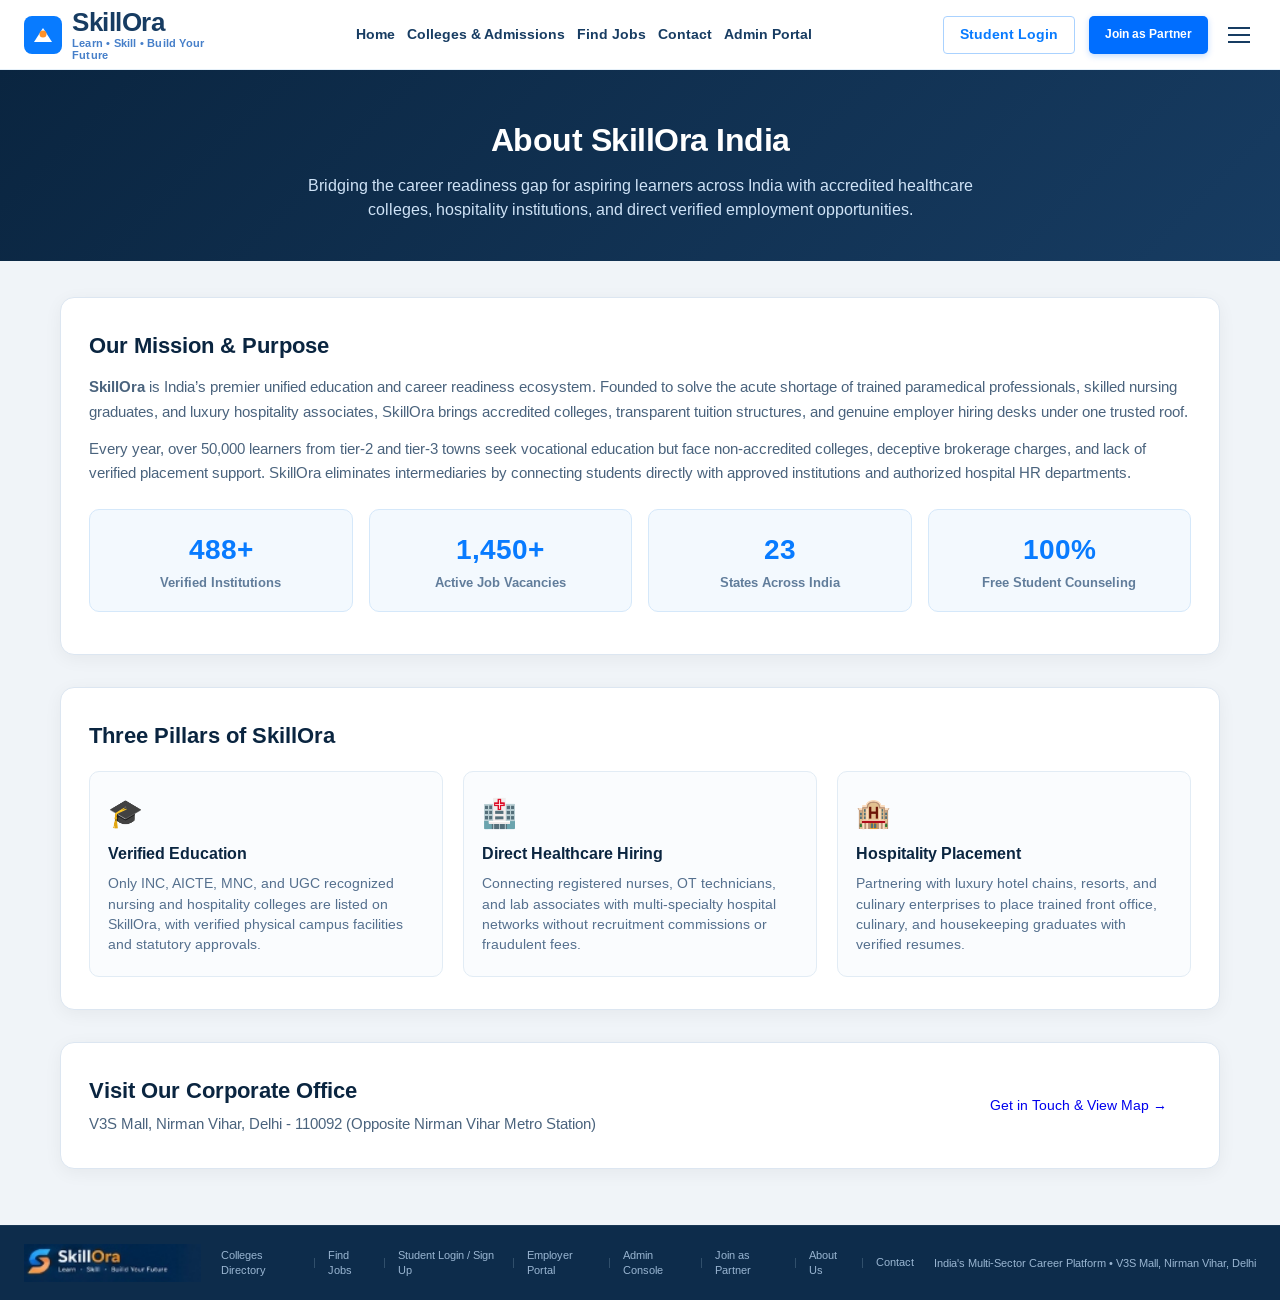
==== about.html @ d637e51d "feat: standalone contact and about pages, gmail inquiry delivery, admin audit trail isolation, phone" ====
<!DOCTYPE html>
<html lang="en">
<head>
  <meta charset="UTF-8">
  <meta name="viewport" content="width=device-width, initial-scale=1.0">
  <title>About Us | SkillOra - India's Career & Education Ecosystem</title>
  <link rel="preconnect" href="https://fonts.googleapis.com">
  <link rel="preconnect" href="https://fonts.gstatic.com" crossorigin>
  <link href="https://fonts.googleapis.com/css2?family=Arimo:ital,wght@0,400..700;1,400..700&display=swap" rel="stylesheet">
  <link rel="stylesheet" href="styles.css">
  <script src="data/auth_db.js"></script>
  <style>
    body {
      background-color: #F0F4F8;
      font-family: var(--font-family, 'Arimo', sans-serif);
      margin: 0;
      padding: 0;
      color: var(--text-dark, #0A2540);
      overflow-x: hidden;
    }

    .about-hero-bar {
      background: linear-gradient(135deg, #0A2540 0%, #173C62 100%);
      color: #FFFFFF;
      padding: 48px 20px 40px 20px;
      text-align: center;
    }
    .about-hero-bar h1 {
      font-size: 32px;
      font-weight: 800;
      margin: 0 0 10px 0;
      letter-spacing: -0.5px;
    }
    .about-hero-bar p {
      font-size: 15.5px;
      color: #CFE3F7;
      max-width: 720px;
      margin: 0 auto;
      line-height: 1.55;
    }

    .about-layout {
      max-width: 1200px;
      margin: 36px auto 56px auto;
      padding: 0 20px;
      display: flex;
      flex-direction: column;
      gap: 32px;
    }

    .about-card {
      background: #FFFFFF;
      border-radius: 14px;
      border: 1px solid #DCE6F1;
      box-shadow: 0 4px 18px rgba(0, 0, 0, 0.05);
      padding: 32px 28px;
    }

    .about-card h2 {
      font-size: 22px;
      font-weight: 800;
      color: #0A2540;
      margin-top: 0;
      margin-bottom: 14px;
    }
    .about-card p {
      font-size: 14.5px;
      line-height: 1.65;
      color: #4A637D;
      margin-bottom: 14px;
    }

    .stats-row-grid {
      display: grid;
      grid-template-columns: repeat(4, 1fr);
      gap: 16px;
      margin: 24px 0 10px 0;
    }
    .stat-metric-box {
      background: #F3F9FE;
      border: 1px solid #D5E8FA;
      border-radius: 10px;
      padding: 20px 16px;
      text-align: center;
    }
    .stat-metric-val {
      font-size: 28px;
      font-weight: 900;
      color: #087BFF;
      margin-bottom: 4px;
    }
    .stat-metric-lbl {
      font-size: 12.5px;
      color: #617D9B;
      font-weight: 600;
    }

    .pillars-grid {
      display: grid;
      grid-template-columns: repeat(3, 1fr);
      gap: 20px;
      margin-top: 20px;
    }
    .pillar-box {
      border: 1px solid #E2ECF5;
      background: #FAFCFE;
      border-radius: 10px;
      padding: 22px 18px;
    }
    .pillar-icon {
      font-size: 28px;
      margin-bottom: 10px;
    }
    .pillar-title {
      font-size: 16px;
      font-weight: 800;
      color: #0A2540;
      margin-bottom: 8px;
    }
    .pillar-desc {
      font-size: 13.5px;
      line-height: 1.5;
      color: #55708E;
    }

    @media (max-width: 900px) {
      .navbar {
        height: auto;
        padding: 10px 14px;
        min-height: 58px;
      }
      .nav-menu { display: none; }
      .about-hero-bar { padding: 32px 16px 26px 16px; }
      .about-hero-bar h1 { font-size: 24px; }
      .stats-row-grid { grid-template-columns: 1fr 1fr; }
      .pillars-grid { grid-template-columns: 1fr; }
      .about-card { padding: 22px 18px; }
    }
  </style>
</head>
<body>

  <!-- Top Portal Navbar -->
  <header class="navbar">
    <div class="nav-container">
      <a href="index.html" class="brand-logo" aria-label="SkillOra Home">
        <div class="logo-mark">
          <svg class="logo-symbol" viewBox="0 0 38 38" fill="none">
            <rect width="38" height="38" rx="8" fill="#087BFF"/>
            <path d="M10 26L19 12L28 26H10Z" fill="#FFFFFF"/>
            <circle cx="19" cy="18" r="3.5" fill="#FF922A"/>
          </svg>
        </div>
        <div class="logo-text-group">
          <span class="logo-title">Skill<span class="highlight-orange">Ora</span></span>
          <span class="logo-tagline">Learn • Skill • Build Your Future</span>
        </div>
      </a>

      <nav class="nav-menu" aria-label="Main Navigation">
        <a href="index.html" class="nav-link">Home</a>
        <a href="colleges.html" class="nav-link">Colleges & Admissions</a>
        <a href="jobs.html" class="nav-link">Find Jobs</a>
        <a href="contact.html" class="nav-link">Contact</a>
        <a href="admin.html" target="_blank" rel="noopener" class="nav-link">Admin Portal</a>
      </nav>

      <div class="nav-actions">
        <a href="auth.html?role=student" class="btn btn-outline-login" id="nav-auth-btn">Student Login</a>
        <a href="auth.html?role=institute" class="btn btn-primary-join" style="text-decoration:none;">Join as Partner</a>
        <button class="mobile-toggle-btn" id="mobile-toggle" aria-label="Open mobile menu" style="display:flex;">
          <span></span><span></span><span></span>
        </button>
      </div>
    </div>
  </header>

  <!-- Mobile Slide-Out Drawer Navigation -->
  <div class="mobile-nav-drawer" id="mobile-drawer" aria-hidden="true">
    <div class="mobile-nav-backdrop" id="mobile-backdrop"></div>
    <div class="mobile-nav-pane">
      <div class="mobile-nav-header">
        <div class="brand-logo" style="width:auto;">
          <div class="logo-mark" style="width:32px;height:32px;">
            <svg class="logo-symbol" viewBox="0 0 38 38" fill="none">
              <rect width="38" height="38" rx="8" fill="#087BFF"/>
              <path d="M10 26L19 12L28 26H10Z" fill="#FFFFFF"/>
              <circle cx="19" cy="18" r="3.5" fill="#FF922A"/>
            </svg>
          </div>
          <div class="logo-text-group">
            <span class="logo-title" style="font-size:20px;">Skill<span class="highlight-orange">Ora</span></span>
          </div>
        </div>
        <button class="mobile-drawer-close" id="mobile-drawer-close" aria-label="Close menu">&times;</button>
      </div>
      <div class="mobile-nav-links">
        <a href="index.html" class="mob-link"><span>🏠</span> Home</a>
        <a href="colleges.html" class="mob-link"><span>🎓</span> Colleges & Admissions</a>
        <a href="jobs.html" class="mob-link"><span>💼</span> Find Jobs</a>
        <a href="contact.html" class="mob-link"><span>📍</span> Contact Us</a>
        <div class="mob-divider"></div>
        <a href="auth.html?role=student" class="mob-link mob-highlight"><span>🔐</span> Student Login / Sign Up</a>
        <a href="college-portal.html" class="mob-link"><span>🏫</span> College Partner Portal</a>
        <a href="employer-portal.html" class="mob-link"><span>🏨</span> Hospital & Hotel HR Portal</a>
        <a href="admin.html" target="_blank" rel="noopener" class="mob-link mob-admin-link"><span>🛡️</span> Admin Console</a>
      </div>
    </div>
  </div>

  <!-- Hero Header -->
  <section class="about-hero-bar">
    <h1>About SkillOra India</h1>
    <p>Bridging the career readiness gap for aspiring learners across India with accredited healthcare colleges, hospitality institutions, and direct verified employment opportunities.</p>
  </section>

  <!-- Main Content Layout -->
  <main class="about-layout">

    <article class="about-card">
      <h2>Our Mission & Purpose</h2>
      <p><strong>SkillOra</strong> is India’s premier unified education and career readiness ecosystem. Founded to solve the acute shortage of trained paramedical professionals, skilled nursing graduates, and luxury hospitality associates, SkillOra brings accredited colleges, transparent tuition structures, and genuine employer hiring desks under one trusted roof.</p>
      <p>Every year, over 50,000 learners from tier-2 and tier-3 towns seek vocational education but face non-accredited colleges, deceptive brokerage charges, and lack of verified placement support. SkillOra eliminates intermediaries by connecting students directly with approved institutions and authorized hospital HR departments.</p>

      <div class="stats-row-grid">
        <div class="stat-metric-box">
          <div class="stat-metric-val">488+</div>
          <div class="stat-metric-lbl">Verified Institutions</div>
        </div>
        <div class="stat-metric-box">
          <div class="stat-metric-val">1,450+</div>
          <div class="stat-metric-lbl">Active Job Vacancies</div>
        </div>
        <div class="stat-metric-box">
          <div class="stat-metric-val">23</div>
          <div class="stat-metric-lbl">States Across India</div>
        </div>
        <div class="stat-metric-box">
          <div class="stat-metric-val">100%</div>
          <div class="stat-metric-lbl">Free Student Counseling</div>
        </div>
      </div>
    </article>

    <article class="about-card">
      <h2>Three Pillars of SkillOra</h2>
      <div class="pillars-grid">
        <div class="pillar-box">
          <div class="pillar-icon">🎓</div>
          <div class="pillar-title">Verified Education</div>
          <div class="pillar-desc">Only INC, AICTE, MNC, and UGC recognized nursing and hospitality colleges are listed on SkillOra, with verified physical campus facilities and statutory approvals.</div>
        </div>
        <div class="pillar-box">
          <div class="pillar-icon">🏥</div>
          <div class="pillar-title">Direct Healthcare Hiring</div>
          <div class="pillar-desc">Connecting registered nurses, OT technicians, and lab associates with multi-specialty hospital networks without recruitment commissions or fraudulent fees.</div>
        </div>
        <div class="pillar-box">
          <div class="pillar-icon">🏨</div>
          <div class="pillar-title">Hospitality Placement</div>
          <div class="pillar-desc">Partnering with luxury hotel chains, resorts, and culinary enterprises to place trained front office, culinary, and housekeeping graduates with verified resumes.</div>
        </div>
      </div>
    </article>

    <article class="about-card" style="display:flex;justify-content:space-between;align-items:center;flex-wrap:wrap;gap:16px;">
      <div>
        <h2 style="margin-bottom:6px;">Visit Our Corporate Office</h2>
        <p style="margin:0;">V3S Mall, Nirman Vihar, Delhi - 110092 (Opposite Nirman Vihar Metro Station)</p>
      </div>
      <a href="contact.html" class="btn btn-hero-search" style="height:44px;padding:0 24px;border-radius:8px;font-size:14px;text-decoration:none;display:inline-flex;align-items:center;">
        Get in Touch & View Map →
      </a>
    </article>

  </main>

  <!-- Site Footer -->
  <footer class="site-footer" id="footer">
    <div class="footer-container">
      <a href="index.html" class="footer-brand" aria-label="SkillOra Home">
        <img src="assets/footer_logo.png" alt="SkillOra - Learn · Skill · Build Your Future" class="footer-logo-img">
      </a>

      <nav class="footer-nav" aria-label="Footer Links">
        <a href="colleges.html">Colleges Directory</a>
        <span class="footer-sep">|</span>
        <a href="jobs.html">Find Jobs</a>
        <span class="footer-sep">|</span>
        <a href="auth.html?role=student">Student Login / Sign Up</a>
        <span class="footer-sep">|</span>
        <a href="employer-portal.html">Employer Portal</a>
        <span class="footer-sep">|</span>
        <a href="admin.html" target="_blank" rel="noopener">Admin Console</a>
        <span class="footer-sep">|</span>
        <a href="auth.html?role=institute">Join as Partner</a>
        <span class="footer-sep">|</span>
        <a href="about.html">About Us</a>
        <span class="footer-sep">|</span>
        <a href="contact.html">Contact</a>
      </nav>

      <div class="footer-right-group">
        <div class="footer-country-badge">
          India's Multi-Sector Career Platform • V3S Mall, Nirman Vihar, Delhi
        </div>
      </div>
    </div>
  </footer>

  <script>
    // Mobile Drawer Handlers
    const mobileToggle = document.getElementById('mobile-toggle');
    const mobileDrawer = document.getElementById('mobile-drawer');
    const mobileBackdrop = document.getElementById('mobile-backdrop');
    const mobileClose = document.getElementById('mobile-drawer-close');

    if (mobileToggle) mobileToggle.addEventListener('click', () => {
      mobileDrawer.classList.add('open');
      document.body.style.overflow = 'hidden';
    });
    if (mobileBackdrop) mobileBackdrop.addEventListener('click', () => {
      mobileDrawer.classList.remove('open');
      document.body.style.overflow = '';
    });
    if (mobileClose) mobileClose.addEventListener('click', () => {
      mobileDrawer.classList.remove('open');
      document.body.style.overflow = '';
    });
  </script>
</body>
</html>
---- styles.css ----
/* ==========================================================================
   SkillOra - High-Fidelity Professional Website Styles
   Exact Figma CSS Variables, Measurements, Typography & Color Tokens
   ========================================================================== */

:root {
  /* Brand Primary Colors */
  --color-primary-blue: #087BFF;
  --color-accent-blue: #006EFF;
  --color-navy-dark: #173C62;
  --color-navy-deep: #0D2C4B;
  --color-sky-blue: #EDF8FF;
  --color-sky-subtle: #F3F9FE;
  --color-card-bg: #F8FCFF;
  
  /* Text Colors */
  --text-dark: #173C62;
  --text-muted: #728DA9;
  --text-blue: #467FC9;
  --text-footer: #9AB6D2;
  --text-social: #91B3D5;

  /* Accent Category Colors */
  --cat-teal: #00A389;
  --cat-orange: #FF922A;
  --cat-purple: #7756C4;
  --cat-magenta: #C354CF;
  --cat-green: #009E83;
  --cat-blue: #0497DD;
  --cat-darkgreen: #069B75;
  --badge-green: #0FA66D;
  --wa-bg: #EDFDF5;
  --wa-border: #B8EED4;

  /* Border & Stroke Colors */
  --border-light: #E5F0F9;
  --border-input: #CCDEF5;
  --border-hero-search: #D6EAFB;
  --border-login: #AAD2FF;
  --separator-footer: #365570;

  /* Typography */
  --font-family: 'Arimo', -apple-system, BlinkMacSystemFont, 'Segoe UI', Roboto, Helvetica, Arial, sans-serif;
  --font-script: 'Caveat', cursive, sans-serif;

  /* Transitions */
  --transition-fast: 0.18s cubic-bezier(0.4, 0, 0.2, 1);
  --transition-normal: 0.25s cubic-bezier(0.4, 0, 0.2, 1);
  --shadow-sm: 0 2px 6px rgba(23, 60, 98, 0.05);
  --shadow-md: 0 4px 16px rgba(23, 60, 98, 0.08);
  --shadow-lg: 0 10px 30px rgba(13, 44, 75, 0.12);
}

/* Reset & Box Sizing */
*, *::before, *::after {
  box-sizing: border-box;
  margin: 0;
  padding: 0;
}

html {
  font-size: 16px;
  scroll-behavior: smooth;
  -webkit-font-smoothing: antialiased;
  -moz-osx-font-smoothing: grayscale;
}

body {
  font-family: var(--font-family);
  background-color: #F0F4F8;
  color: var(--text-dark);
  line-height: 1.4;
  overflow-x: hidden;
}

/* ==========================================================================
   CANVAS CONTAINER (Exact 1600px - 1632px Artboard Centered)
   ========================================================================== */
.site-canvas {
  width: 100%;
  max-width: 1600px;
  margin: 0 auto;
  background-color: #FFFFFF;
  box-shadow: 0 0 40px rgba(0, 0, 0, 0.06);
  position: relative;
}

/* ==========================================================================
   1. NAVIGATION HEADER
   ========================================================================== */
.navbar {
  width: 100%;
  height: 70px;
  background-color: #FFFFFF;
  border-bottom: 1px solid var(--border-light);
  position: sticky;
  top: 0;
  z-index: 1000;
}

.nav-container {
  max-width: 1600px;
  height: 100%;
  margin: 0 auto;
  padding: 0 24px;
  display: flex;
  align-items: center;
  justify-content: space-between;
  gap: 20px;
}

/* Brand Logo */
.brand-logo {
  display: flex;
  align-items: center;
  gap: 10px;
  text-decoration: none;
  flex-shrink: 0;
  width: 230px;
}

.logo-mark {
  width: 38px;
  height: 38px;
  display: flex;
  align-items: center;
  justify-content: center;
  flex-shrink: 0;
}

.logo-symbol {
  width: 100%;
  height: 100%;
}

.logo-text-group {
  display: flex;
  flex-direction: column;
}

.logo-title {
  font-size: 26px;
  font-weight: 700;
  color: var(--color-navy-dark);
  line-height: 1.1;
  letter-spacing: -0.5px;
}

.highlight-orange {
  color: var(--color-orange);
}

.logo-tagline {
  font-size: 11px;
  font-weight: 600;
  color: var(--text-blue);
  line-height: 1.1;
  letter-spacing: 0.2px;
}

/* Nav Menu */
.nav-menu {
  display: flex;
  align-items: center;
  gap: 18px;
}

.nav-item {
  position: relative;
}

.nav-link {
  background: none;
  border: none;
  font-family: var(--font-family);
  font-size: 14.5px;
  font-weight: 700;
  color: var(--text-dark);
  cursor: pointer;
  padding: 8px 0;
  display: flex;
  align-items: center;
  gap: 6px;
  text-decoration: none;
  white-space: nowrap;
  transition: color var(--transition-fast);
}

.nav-link:hover {
  color: var(--color-primary-blue);
}

.chevron-icon {
  width: 10px;
  height: 10px;
  transition: transform var(--transition-fast);
}

.has-dropdown:hover .chevron-icon {
  transform: rotate(180deg);
}

/* Dropdown Menu */
.dropdown-menu {
  position: absolute;
  top: 100%;
  left: 0;
  min-width: 250px;
  background: #FFFFFF;
  border: 1px solid var(--border-light);
  border-radius: 8px;
  box-shadow: var(--shadow-md);
  padding: 10px 0;
  opacity: 0;
  visibility: hidden;
  transform: translateY(10px);
  transition: all var(--transition-normal);
  z-index: 1050;
}

.has-dropdown:hover .dropdown-menu {
  opacity: 1;
  visibility: visible;
  transform: translateY(0);
}

.dropdown-item {
  display: flex;
  align-items: center;
  gap: 10px;
  padding: 10px 18px;
  font-size: 14px;
  font-weight: 600;
  color: var(--text-dark);
  text-decoration: none;
  transition: background-color var(--transition-fast), color var(--transition-fast);
}

.dropdown-item:hover {
  background-color: var(--color-sky-blue);
  color: var(--color-primary-blue);
}

.dropdown-item.highlight-link {
  color: var(--color-primary-blue);
  border-top: 1px solid var(--border-light);
  margin-top: 4px;
  padding-top: 12px;
}

.cat-dot {
  width: 8px;
  height: 8px;
  border-radius: 50%;
  flex-shrink: 0;
}

.dot-teal { background: var(--cat-teal); }
.dot-orange { background: var(--cat-orange); }
.dot-purple { background: var(--cat-purple); }
.dot-magenta { background: var(--cat-magenta); }
.dot-green { background: var(--cat-green); }
.dot-blue { background: var(--cat-blue); }
.dot-darkgreen { background: var(--cat-darkgreen); }

/* Right Action Buttons */
.nav-actions {
  display: flex;
  align-items: center;
  gap: 14px;
  flex-shrink: 0;
}

.icon-btn {
  background: none;
  border: none;
  cursor: pointer;
  display: flex;
  align-items: center;
  justify-content: center;
  padding: 6px;
  border-radius: 6px;
  transition: background-color var(--transition-fast);
}

.icon-btn:hover {
  background-color: var(--color-sky-blue);
}

.btn {
  font-family: var(--font-family);
  cursor: pointer;
  transition: all var(--transition-fast);
  border: none;
  outline: none;
  text-decoration: none;
  display: inline-flex;
  align-items: center;
  justify-content: center;
  white-space: nowrap;
}

.btn-outline-login {
  min-width: 80px;
  width: auto;
  padding: 0 16px;
  height: 38px;
  border: 1px solid var(--border-login);
  border-radius: 4px;
  background-color: transparent;
  color: var(--color-primary-blue);
  font-size: 14px;
  font-weight: 700;
  text-decoration: none;
}

.btn-outline-login:hover {
  background-color: var(--color-sky-blue);
  border-color: var(--color-primary-blue);
}

.btn-primary-join {
  height: 38px;
  padding: 0 16px;
  background-color: var(--color-accent-blue);
  border-radius: 5px;
  color: #FFFFFF;
  font-size: 12px;
  font-weight: 700;
  box-shadow: 0 2px 6px rgba(0, 110, 255, 0.25);
}

.btn-primary-join:hover {
  background-color: #0056cc;
  transform: translateY(-1px);
}

.mobile-toggle-btn {
  display: none;
  flex-direction: column;
  gap: 5px;
  background: none;
  border: none;
  cursor: pointer;
  padding: 6px;
}

.mobile-toggle-btn span {
  width: 22px;
  height: 2px;
  background-color: var(--text-dark);
  transition: var(--transition-fast);
}

/* ==========================================================================
   2. HERO SECTION
   ========================================================================== */
.hero-section {
  width: 100%;
  min-height: 325px;
  background-color: var(--color-sky-blue);
  position: relative;
  overflow: visible;
  z-index: 100;
}

.hero-container {
  max-width: 1600px;
  min-height: 325px;
  margin: 0 auto;
  padding: 0 24px;
  display: flex;
  align-items: center;
  justify-content: space-between;
  position: relative;
  overflow: visible;
  z-index: 105;
}

/* Left Hero Copy */
.hero-copy {
  width: 58%;
  max-width: 710px;
  padding: 24px 0 20px;
  display: flex;
  flex-direction: column;
  gap: 6px;
  position: relative;
  z-index: 110;
}

.hero-eyebrow {
  font-size: 17px;
  font-weight: 700;
  color: var(--text-blue);
  letter-spacing: 0.1px;
}

.hero-title {
  display: flex;
  flex-direction: column;
  font-size: 44px;
  font-weight: 700;
  line-height: 1.05;
  color: var(--text-dark);
  margin-top: 2px;
  margin-bottom: 4px;
}

.hero-title-line1 {
  color: var(--text-dark);
}

.hero-title-line2 {
  color: var(--text-dark);
}

.highlight-possibility {
  color: #059669;
}

.hero-subtitle {
  font-size: 16px;
  font-weight: 400;
  color: var(--text-dark);
  line-height: 1.35;
  max-width: 650px;
  margin-bottom: 6px;
}

/* Hero Search Bar */
.hero-search-wrapper {
  position: relative;
  width: 100%;
  max-width: 580px;
  margin-top: 4px;
  margin-bottom: 12px;
  z-index: 120;
}

.hero-search-bar {
  display: flex;
  align-items: center;
  width: 100%;
  height: 48px;
  background: #FFFFFF;
  border: 1.5px solid #CCDCEB;
  border-radius: 8px;
  overflow: hidden;
  box-shadow: 0 4px 14px rgba(8, 123, 255, 0.08);
  transition: border-color var(--transition-fast), box-shadow var(--transition-fast);
}

.hero-search-bar:focus-within {
  border-color: var(--color-primary-blue);
  box-shadow: 0 4px 20px rgba(8, 123, 255, 0.16), 0 0 0 3px rgba(8, 123, 255, 0.12);
}

.search-input-icon {
  display: flex;
  align-items: center;
  padding-left: 14px;
}

.hero-search-input {
  flex: 1;
  height: 100%;
  border: none;
  outline: none;
  padding: 0 12px;
  font-family: var(--font-family);
  font-size: 14.5px;
  color: var(--text-dark);
}

.hero-search-input::placeholder {
  color: #728DA9;
}

.clear-search-btn {
  background: none;
  border: none;
  color: var(--text-muted);
  cursor: pointer;
  padding: 0 8px;
  font-size: 14px;
}

.hero-search-submit {
  width: 58px;
  height: 48px;
  background-color: var(--color-primary-blue);
  border: none;
  cursor: pointer;
  display: flex;
  align-items: center;
  justify-content: center;
  transition: background-color var(--transition-fast);
}

.hero-search-submit:hover {
  background-color: #0066df;
}

/* Live Search Suggestions Dropdown - Enlarged and Prominent */
.search-autocomplete-dropdown {
  position: absolute;
  top: calc(100% + 6px);
  left: 0;
  width: min(680px, 94vw);
  max-width: calc(100vw - 32px);
  background: #FFFFFF;
  border: 1px solid #C7D8E8;
  border-radius: 12px;
  box-shadow: 0 16px 40px rgba(10, 37, 64, 0.22);
  margin-top: 0;
  max-height: 440px;
  overflow-y: auto;
  display: none;
  z-index: 999;
  animation: acFadeDown 0.15s ease-out;
}

@keyframes acFadeDown {
  from { opacity: 0; transform: translateY(-4px); }
  to { opacity: 1; transform: translateY(0); }
}

.ac-top-summary {
  display: flex;
  align-items: center;
  justify-content: space-between;
  padding: 11px 18px;
  background: linear-gradient(135deg, #F0F7FF 0%, #E8F2FD 100%);
  border-bottom: 1px solid #D2E4F7;
  font-size: 13.5px;
  color: #0A2540;
}

.ac-top-summary-text {
  display: flex;
  align-items: center;
  gap: 8px;
}

.ac-summary-icon {
  display: flex;
  align-items: center;
  justify-content: center;
}

.ac-top-count-badge {
  font-size: 11.5px;
  font-weight: 800;
  color: #087BFF;
  background: #FFFFFF;
  border: 1px solid #BFDCFE;
  padding: 3px 10px;
  border-radius: 12px;
  letter-spacing: 0.2px;
}

.ac-group-header {
  padding: 10px 18px 6px 18px;
  font-size: 11.5px;
  font-weight: 800;
  letter-spacing: 0.6px;
  color: #55738F;
  background: #F8FAFD;
  border-bottom: 1px solid #EDF3F9;
  text-transform: uppercase;
  display: flex;
  align-items: center;
  gap: 8px;
}

.autocomplete-item {
  display: flex;
  align-items: center;
  justify-content: space-between;
  padding: 12px 18px;
  cursor: pointer;
  border-bottom: 1px solid #F0F4F8;
  transition: background-color var(--transition-fast), padding-left var(--transition-fast);
  text-decoration: none;
  gap: 14px;
}

.autocomplete-item:hover {
  background-color: #EDF6FF;
  padding-left: 22px;
}

.ac-main-col {
  display: flex;
  flex-direction: column;
  gap: 3px;
  min-width: 0;
  flex: 1;
}

.ac-title {
  font-size: 14.5px;
  font-weight: 700;
  color: #0A2540;
  white-space: nowrap;
  overflow: hidden;
  text-overflow: ellipsis;
  line-height: 1.3;
}

.ac-sub {
  font-size: 12.5px;
  color: #55738F;
  white-space: nowrap;
  overflow: hidden;
  text-overflow: ellipsis;
  line-height: 1.35;
}

.ac-tag {
  font-size: 11.5px;
  font-weight: 700;
  padding: 4px 10px;
  border-radius: 6px;
  white-space: nowrap;
  flex-shrink: 0;
}

.ac-tag-college {
  color: #087BFF;
  background: #EDF6FF;
  border: 1px solid #C7E2FE;
}

.ac-tag-course {
  color: #6C5CE7;
  background: #F4F0FF;
  border: 1px solid #DDD6FE;
}

.ac-tag-job {
  color: #0FA66D;
  background: #EDFDF5;
  border: 1px solid #B8EED4;
}

.ac-footer-action {
  padding: 13px 18px;
  font-size: 13px;
  font-weight: 700;
  color: #087BFF;
  background: #F9FBFE;
  text-align: center;
  cursor: pointer;
  border-top: 1px solid #E2ECF6;
  display: flex;
  align-items: center;
  justify-content: center;
  gap: 8px;
  transition: background var(--transition-fast);
}

.ac-footer-action:hover {
  background: #E8F2FE;
  color: #0056cc;
}

/* Hero Metrics / Highlights - Professional Micro-Cards */
.hero-highlights {
  display: flex;
  align-items: center;
  gap: 12px;
  margin-top: 14px;
  flex-wrap: wrap;
}

.highlight-item {
  display: flex;
  align-items: center;
  gap: 10px;
  background: #FFFFFF;
  border: 1px solid #DEE8F2;
  padding: 8px 14px;
  border-radius: 8px;
  box-shadow: 0 2px 6px rgba(10, 37, 64, 0.04);
  transition: all var(--transition-fast);
}

.highlight-item:hover {
  border-color: #087BFF;
  transform: translateY(-1px);
  box-shadow: 0 4px 10px rgba(8, 123, 255, 0.1);
}

.highlight-icon {
  display: flex;
  align-items: center;
  justify-content: center;
  width: 32px;
  height: 32px;
  border-radius: 6px;
  background: #EDF6FF;
  color: #087BFF;
  flex-shrink: 0;
}

.highlight-text {
  display: flex;
  flex-direction: column;
}

.highlight-num {
  font-size: 15px;
  font-weight: 800;
  color: #0A2540;
  line-height: 1.15;
}

.highlight-label {
  font-size: 11px;
  font-weight: 600;
  color: #55738F;
  line-height: 1.2;
}

/* Right Hero Visual & Floating Badges */
.hero-artwork-container {
  width: 42%;
  min-height: 325px;
  display: flex;
  align-items: center;
  justify-content: flex-end;
  position: relative;
}

.hero-artwork-inner {
  position: relative;
  width: 100%;
  max-width: 630px;
  height: 100%;
  display: flex;
  align-items: center;
  justify-content: flex-end;
}

.hero-artwork-img {
  width: 100%;
  max-height: 325px;
  object-fit: contain;
  display: block;
}

.hero-floating-badges {
  position: absolute;
  right: 12px;
  top: 50%;
  transform: translateY(-50%);
  display: flex;
  flex-direction: column;
  gap: 12px;
  z-index: 5;
}

.floating-badge {
  background: #FFFFFF;
  border: 1px solid rgba(229, 240, 249, 0.9);
  border-radius: 24px;
  padding: 8px 14px;
  display: flex;
  align-items: center;
  gap: 8px;
  box-shadow: 0 4px 14px rgba(13, 44, 75, 0.08);
  cursor: pointer;
  transition: all var(--transition-fast);
  user-select: none;
}

.floating-badge:hover {
  transform: translateX(-4px);
  box-shadow: 0 6px 18px rgba(8, 123, 255, 0.16);
  border-color: var(--border-login);
}

.f-badge-icon {
  display: flex;
  align-items: center;
  justify-content: center;
}

.f-badge-text {
  font-size: 12px;
  font-weight: 700;
  color: var(--text-dark);
  white-space: nowrap;
}

/* ==========================================================================
   3. HORIZONTAL CATEGORY CARDS SECTION (7 CARDS)
   ========================================================================== */
.category-cards-section {
  width: 100%;
  padding: 16px 24px 20px;
  background-color: #FFFFFF;
  position: relative;
  z-index: 10;
}

.category-cards-scroll {
  display: flex;
  align-items: stretch;
  gap: 16px;
  overflow-x: auto;
  scrollbar-width: thin;
  padding-bottom: 4px;
}

.cat-card {
  flex: 1 1 calc((100% - (16px * 3)) / 4);
  min-width: 220px;
  height: 105px;
  background-color: var(--color-card-bg);
  border: 1px solid var(--border-light);
  border-radius: 10px;
  padding: 12px 14px;
  display: flex;
  align-items: center;
  gap: 12px;
  position: relative;
  cursor: pointer;
  transition: all var(--transition-fast);
  user-select: none;
}

.cat-card:hover {
  transform: translateY(-2px);
  border-color: var(--border-login);
  box-shadow: var(--shadow-sm);
  background-color: #FFFFFF;
}

.cat-icon-circle {
  width: 54px;
  height: 54px;
  border-radius: 50%;
  display: flex;
  align-items: center;
  justify-content: center;
  flex-shrink: 0;
}

.cat-bg-teal { background-color: var(--cat-teal); }
.cat-bg-orange { background-color: var(--cat-orange); }
.cat-bg-purple { background-color: var(--cat-purple); }
.cat-bg-magenta { background-color: var(--cat-magenta); }
.cat-bg-green { background-color: var(--cat-green); }
.cat-bg-blue { background-color: var(--cat-blue); }
.cat-bg-darkgreen { background-color: var(--cat-darkgreen); }

.cat-details {
  flex: 1;
  display: flex;
  flex-direction: column;
  gap: 4px;
  min-width: 0;
}

.cat-title {
  font-size: 13px;
  font-weight: 700;
  color: var(--text-dark);
  line-height: 1.2;
}

.cat-sub {
  font-size: 10.5px;
  font-weight: 400;
  color: var(--text-muted);
  line-height: 1.25;
}

.cat-arrow {
  position: absolute;
  right: 12px;
  bottom: 8px;
  font-size: 18px;
  color: var(--color-primary-blue);
  transition: transform var(--transition-fast);
}

.cat-card:hover .cat-arrow {
  transform: translateX(3px);
}

/* ==========================================================================
   4. MAIN 3-COLUMN CONTENT LAYOUT
   ========================================================================== */
.main-content-layout {
  display: grid;
  grid-template-columns: 215px 1fr 390px;
  gap: 16px;
  padding: 0 24px 20px;
}

/* ==========================================================================
   COLUMN 1: FILTER SIDEBAR
   ========================================================================== */
.filter-sidebar {
  width: 100%;
}

.filter-card {
  background-color: var(--color-sky-subtle);
  border: 1px solid var(--border-light);
  border-radius: 10px;
  padding: 16px;
}

.filter-header-title {
  font-size: 14px;
  font-weight: 700;
  color: var(--color-primary-blue);
  margin-bottom: 14px;
}

.filter-field {
  margin-bottom: 12px;
}

.filter-label {
  display: block;
  font-size: 11px;
  font-weight: 700;
  color: var(--color-primary-blue);
  margin-bottom: 4px;
}

.select-wrapper {
  position: relative;
  width: 100%;
}

.filter-select {
  width: 100%;
  height: 32px;
  background-color: #FFFFFF;
  border: 1px solid var(--border-input);
  border-radius: 4px;
  padding: 0 26px 0 8px;
  font-family: var(--font-family);
  font-size: 11.5px;
  color: var(--text-dark);
  appearance: none;
  cursor: pointer;
  outline: none;
  transition: border-color var(--transition-fast);
}

.filter-select:focus {
  border-color: var(--color-primary-blue);
}

.select-arrow {
  position: absolute;
  right: 8px;
  top: 50%;
  transform: translateY(-50%);
  font-size: 11px;
  color: var(--color-primary-blue);
  pointer-events: none;
}

/* Fee Slider */
.fee-range-field {
  margin-top: 14px;
}

.fee-label-row {
  display: flex;
  justify-content: space-between;
  align-items: center;
  margin-bottom: 6px;
}

.fee-current-val {
  font-size: 10px;
  font-weight: 700;
  color: var(--color-primary-blue);
}

.fee-slider {
  width: 100%;
  height: 4px;
  background: #D8E7F6;
  border-radius: 2px;
  outline: none;
  appearance: none;
  cursor: pointer;
}

.fee-slider::-webkit-slider-thumb {
  appearance: none;
  width: 14px;
  height: 14px;
  border-radius: 50%;
  background: var(--color-accent-blue);
  cursor: pointer;
  box-shadow: 0 1px 3px rgba(0, 0, 0, 0.2);
}

.fee-minmax-row {
  display: flex;
  justify-content: space-between;
  font-size: 9.5px;
  color: var(--text-muted);
  margin-top: 4px;
}

/* Delivery Mode Checkboxes */
.checkbox-row {
  display: flex;
  align-items: center;
  gap: 12px;
  margin-top: 4px;
}

.custom-checkbox {
  display: flex;
  align-items: center;
  gap: 5px;
  font-size: 11px;
  color: var(--text-dark);
  cursor: pointer;
  user-select: none;
}

.custom-checkbox input {
  display: none;
}

.checkmark {
  width: 14px;
  height: 14px;
  border: 1px solid var(--border-input);
  background: #FFFFFF;
  border-radius: 3px;
  display: inline-block;
  position: relative;
  transition: var(--transition-fast);
}

.custom-checkbox input:checked + .checkmark {
  background-color: var(--color-accent-blue);
  border-color: var(--color-accent-blue);
}

.custom-checkbox input:checked + .checkmark::after {
  content: '';
  position: absolute;
  left: 4px;
  top: 1px;
  width: 4px;
  height: 7px;
  border: solid white;
  border-width: 0 2px 2px 0;
  transform: rotate(45deg);
}

/* Filter Actions */
.filter-actions-row {
  display: flex;
  align-items: center;
  justify-content: space-between;
  margin-top: 16px;
  padding-top: 10px;
}

.btn-apply-filters {
  background-color: var(--color-accent-blue);
  color: #FFFFFF;
  font-size: 12px;
  font-weight: 700;
  padding: 6px 14px;
  border-radius: 4px;
}

.btn-apply-filters:hover {
  background-color: #0056cc;
}

.btn-clear-filters {
  background: none;
  border: none;
  color: var(--color-primary-blue);
  font-size: 11px;
  font-weight: 700;
  cursor: pointer;
}

.btn-clear-filters:hover {
  text-decoration: underline;
}

/* ==========================================================================
   COLUMN 2: COURSES & PARTNERSHIPS
   ========================================================================== */
.courses-and-partnerships {
  display: flex;
  flex-direction: column;
  gap: 16px;
  min-width: 0;
}

.explore-courses-card {
  background: #FFFFFF;
  border: 1px solid var(--border-light);
  border-radius: 10px;
  padding: 16px;
}

.section-title-row {
  display: flex;
  justify-content: space-between;
  align-items: center;
  margin-bottom: 12px;
}

.section-heading {
  font-size: 17px;
  font-weight: 700;
  color: var(--text-dark);
}

.view-all-link {
  font-size: 12px;
  font-weight: 600;
  color: var(--color-primary-blue);
  text-decoration: none;
  transition: transform var(--transition-fast);
}

.view-all-link:hover {
  text-decoration: underline;
  transform: translateX(2px);
}

/* Category Pills */
.course-pills-row {
  display: flex;
  align-items: center;
  gap: 8px;
  overflow-x: auto;
  scrollbar-width: none;
  padding-bottom: 6px;
  margin-bottom: 14px;
}

.course-pills-row::-webkit-scrollbar {
  display: none;
}

.pill-btn {
  background: none;
  border: none;
  font-family: var(--font-family);
  font-size: 11.5px;
  font-weight: 600;
  color: var(--color-primary-blue);
  padding: 4px 10px;
  border-radius: 12px;
  cursor: pointer;
  white-space: nowrap;
  transition: all var(--transition-fast);
}

.pill-btn:hover {
  background-color: var(--color-sky-blue);
}

.pill-btn.active {
  background-color: var(--color-primary-blue);
  color: #FFFFFF;
}

/* Course Carousel & Cards */
.courses-carousel-wrapper {
  position: relative;
  display: flex;
  align-items: center;
}

.carousel-nav-btn {
  background: #FFFFFF;
  border: 1px solid var(--border-light);
  color: var(--text-muted);
  width: 26px;
  height: 26px;
  border-radius: 50%;
  display: flex;
  align-items: center;
  justify-content: center;
  font-size: 18px;
  cursor: pointer;
  position: absolute;
  z-index: 10;
  box-shadow: var(--shadow-sm);
  transition: all var(--transition-fast);
}

.carousel-nav-btn:hover {
  color: var(--color-primary-blue);
  border-color: var(--border-login);
  transform: scale(1.1);
}

.prev-btn { left: -10px; }
.next-btn { right: -10px; }

.courses-grid {
  display: grid;
  grid-template-columns: repeat(4, 1fr);
  gap: 16px;
  width: 100%;
  overflow-x: hidden;
  align-items: stretch;
  transition: transform var(--transition-normal);
}

.course-card {
  background: #FFFFFF;
  border: 1px solid #D8E4EE;
  border-radius: 10px;
  overflow: hidden;
  display: flex;
  flex-direction: column;
  height: 100%;
  box-shadow: 0 2px 8px rgba(10, 37, 64, 0.05);
  transition: transform 0.2s cubic-bezier(0.16, 1, 0.3, 1), 
              box-shadow 0.2s cubic-bezier(0.16, 1, 0.3, 1), 
              border-color 0.2s ease;
}

.course-card:hover {
  transform: translateY(-4px);
  border-color: #087BFF;
  box-shadow: 0 10px 24px rgba(8, 123, 255, 0.12);
}

.course-img-wrap {
  width: 100%;
  height: 125px;
  min-height: 125px;
  max-height: 125px;
  position: relative;
  overflow: hidden;
  background-color: #EBF3FA;
}

.course-thumb {
  width: 100%;
  height: 100%;
  object-fit: cover;
  display: block;
  transition: transform 0.3s ease;
}

.course-card:hover .course-thumb {
  transform: scale(1.04);
}

.verified-inst-badge {
  position: absolute;
  top: 8px;
  left: 8px;
  background: rgba(8, 123, 255, 0.92);
  backdrop-filter: blur(4px);
  color: #FFFFFF;
  font-size: 9px;
  font-weight: 700;
  padding: 3px 7px;
  border-radius: 4px;
  display: flex;
  align-items: center;
  gap: 4px;
  letter-spacing: 0.3px;
  box-shadow: 0 2px 6px rgba(0,0,0,0.15);
}

.campus-photo-tag {
  position: absolute;
  bottom: 8px;
  right: 8px;
  background: rgba(10, 37, 64, 0.85);
  backdrop-filter: blur(4px);
  color: #FFFFFF;
  font-size: 9px;
  font-weight: 700;
  padding: 3px 7px;
  border-radius: 4px;
  display: flex;
  align-items: center;
  gap: 4px;
}

.course-body {
  padding: 14px 12px;
  display: flex;
  flex-direction: column;
  flex: 1;
}

.course-title {
  font-size: 13.5px;
  font-weight: 700;
  color: #0A2540;
  line-height: 1.35;
  margin-bottom: 8px;
  height: 38px;
  display: -webkit-box;
  -webkit-line-clamp: 2;
  -webkit-box-orient: vertical;
  overflow: hidden;
  text-overflow: ellipsis;
}

.course-meta-item {
  display: flex;
  align-items: center;
  gap: 6px;
  font-size: 11px;
  color: #55738F;
  margin-bottom: 5px;
  height: 18px;
}

.meta-icon {
  display: flex;
  align-items: center;
  justify-content: center;
  width: 14px;
  flex-shrink: 0;
}

.course-mode-row {
  display: flex;
  align-items: center;
  gap: 8px;
  margin: 6px 0 10px 0;
  height: 20px;
}

.mode-tag {
  font-size: 10.5px;
  font-weight: 600;
  color: #3B546E;
  background: #F1F6FB;
  border: 1px solid #DCE6F1;
  padding: 2px 7px;
  border-radius: 4px;
  display: flex;
  align-items: center;
  gap: 4px;
}

.course-provider {
  font-size: 11.5px;
  font-weight: 600;
  color: #087BFF;
  margin-top: auto;
  margin-bottom: 10px;
  white-space: nowrap;
  overflow: hidden;
  text-overflow: ellipsis;
  padding-top: 8px;
  border-top: 1px dashed #E5EEF7;
}

.btn-view-course {
  width: 100%;
  height: 36px;
  background-color: var(--color-primary-blue);
  border: 1px solid var(--color-primary-blue);
  border-radius: 6px;
  color: #FFFFFF;
  font-size: 12px;
  font-weight: 700;
  display: flex;
  align-items: center;
  justify-content: center;
  gap: 6px;
  transition: all var(--transition-fast);
  cursor: pointer;
  margin-top: 0;
}

.btn-view-course:hover {
  background-color: #0064db;
  border-color: #0064db;
  transform: translateY(-1px);
  box-shadow: 0 4px 12px rgba(8, 123, 255, 0.25);
}

/* Grow with SkillOra Partnership Container */
.grow-with-skillora-card {
  background: var(--color-card-bg);
  border: 1px solid var(--border-light);
  border-radius: 10px;
  padding: 14px 16px;
}

.grow-header-row {
  display: flex;
  justify-content: space-between;
  align-items: center;
  margin-bottom: 12px;
}

.grow-intro {
  display: flex;
  flex-direction: column;
}

.grow-title {
  font-size: 16px;
  font-weight: 700;
  color: #377ACD;
  line-height: 1.2;
}

.grow-sub {
  font-size: 11px;
  color: var(--text-muted);
}

.btn-become-partner-hero {
  background-color: var(--color-primary-blue);
  color: #FFFFFF;
  font-size: 11px;
  font-weight: 700;
  padding: 6px 12px;
  border-radius: 4px;
}

.btn-become-partner-hero:hover {
  background-color: #0066df;
}

.partner-cards-grid {
  display: grid;
  grid-template-columns: repeat(3, 1fr);
  gap: 10px;
}

.partner-card {
  background: #FFFFFF;
  border: 1px solid var(--border-light);
  border-radius: 8px;
  padding: 10px;
  display: flex;
  flex-direction: column;
  align-items: flex-start;
  transition: all var(--transition-fast);
}

.partner-card:hover {
  border-color: var(--border-login);
  transform: translateY(-2px);
}

.partner-icon-circle {
  width: 34px;
  height: 34px;
  background-color: #E1F0FF;
  border-radius: 50%;
  display: flex;
  align-items: center;
  justify-content: center;
  margin-bottom: 6px;
}

.partner-card-body {
  margin-bottom: 8px;
  flex: 1;
}

.partner-card-title {
  font-size: 11px;
  font-weight: 700;
  color: var(--text-dark);
  margin-bottom: 2px;
}

.partner-card-desc {
  font-size: 10px;
  color: var(--text-muted);
  line-height: 1.25;
}

.btn-partner-link {
  background: none;
  border: 1px solid #C2DDF8;
  border-radius: 3px;
  font-family: var(--font-family);
  font-size: 9.5px;
  font-weight: 700;
  color: #467DC3;
  padding: 3px 8px;
  cursor: pointer;
  transition: all var(--transition-fast);
}

.btn-partner-link:hover {
  background-color: var(--color-sky-blue);
  border-color: var(--color-primary-blue);
  color: var(--color-primary-blue);
}

/* ==========================================================================
   COLUMN 3: JOBS & TRUST HIGHLIGHTS
   ========================================================================== */
.jobs-and-trust-column {
  display: flex;
  flex-direction: column;
  gap: 14px;
}

.verified-jobs-card {
  background: var(--color-card-bg);
  border: 1px solid var(--border-light);
  border-radius: 10px;
  padding: 14px 16px;
}

.job-items-stack {
  display: flex;
  flex-direction: column;
  gap: 8px;
}

.job-item {
  background: #FFFFFF;
  border: 1px solid #DCE5ED;
  border-radius: 10px;
  padding: 12px 14px;
  display: flex;
  align-items: center;
  gap: 14px;
  box-shadow: 0 2px 6px rgba(10, 37, 64, 0.04);
  transition: all 0.2s cubic-bezier(0.16, 1, 0.3, 1);
}

.job-item:hover {
  border-color: #087BFF;
  box-shadow: 0 6px 16px rgba(8, 123, 255, 0.1);
  transform: translateY(-2px);
}

.job-logo-col {
  display: flex;
  flex-direction: column;
  align-items: center;
  gap: 4px;
  flex-shrink: 0;
}

.job-logo-box {
  width: 58px;
  height: 52px;
  border-radius: 8px;
  display: flex;
  align-items: center;
  justify-content: center;
  overflow: hidden;
  border: 1px solid #E2EBF2;
}

.bg-blue-light { background: #E1F0FF; }
.bg-red-light { background: #FFE8E8; }
.bg-gold-light { background: #FFF3E0; }
.bg-purple-light { background: #F3F0FF; }

.job-logo-img {
  width: 100%;
  height: 100%;
  object-fit: cover;
}

.job-verified-tag {
  display: flex;
  align-items: center;
  gap: 3px;
  font-size: 9.5px;
  font-weight: 700;
  color: #0FA66D;
}

.job-info-col {
  flex: 1;
  min-width: 0;
}

.job-title {
  font-size: 13.5px;
  font-weight: 700;
  color: #0A2540;
  line-height: 1.25;
}

.job-company {
  font-size: 12px;
  font-weight: 600;
  color: #087BFF;
  margin: 2px 0;
  white-space: nowrap;
  overflow: hidden;
  text-overflow: ellipsis;
}

.job-location {
  font-size: 11px;
  color: #55738F;
}

.job-salary-row {
  display: flex;
  align-items: center;
  gap: 8px;
  font-size: 11px;
  color: #55738F;
  margin-top: 4px;
}

.job-salary {
  font-weight: 700;
  color: #0FA66D;
  background: #EDFDF5;
  border: 1px solid #B8EED4;
  padding: 1px 6px;
  border-radius: 4px;
}

.job-type-badge {
  font-weight: 600;
  color: #55738F;
}

.job-action-col {
  flex-shrink: 0;
}

.btn-apply-job {
  background-color: var(--color-primary-blue);
  color: #FFFFFF;
  font-size: 12px;
  font-weight: 700;
  padding: 7px 14px;
  border-radius: 6px;
  border: none;
  cursor: pointer;
  transition: all var(--transition-fast);
}

.btn-apply-job:hover {
  background-color: #0064db;
  transform: translateY(-1px);
  box-shadow: 0 4px 10px rgba(8, 123, 255, 0.2);
}

/* Trust Cards Row (2 Side-by-Side) */
.trust-highlights-row {
  display: grid;
  grid-template-columns: 1fr 1fr;
  gap: 10px;
}

.trust-card {
  background: #FFFFFF;
  border: 1px solid var(--border-light);
  border-radius: 8px;
  padding: 10px;
  display: flex;
  gap: 10px;
  align-items: center;
  cursor: pointer;
  transition: all var(--transition-fast);
}

.trust-card:hover {
  border-color: var(--border-login);
  box-shadow: var(--shadow-sm);
  transform: translateY(-2px);
}

.trust-card.cert-trust-card {
  background-color: #E9F6FF;
}

.trust-icon-wrap {
  flex-shrink: 0;
  display: flex;
  align-items: center;
  justify-content: center;
}

.trust-india-map {
  width: 34px;
  height: 48px;
  object-fit: contain;
}

.shield-badge-icon {
  width: 32px;
  height: 32px;
  display: flex;
  align-items: center;
  justify-content: center;
}

.trust-text-wrap {
  display: flex;
  flex-direction: column;
  gap: 2px;
}

.trust-title {
  font-size: 12px;
  font-weight: 700;
  line-height: 1.2;
}

.trust-title.text-blue { color: #3884D3; }
.trust-title.text-navy { color: var(--text-dark); }

.trust-desc {
  font-size: 9.5px;
  color: var(--text-muted);
  line-height: 1.25;
}

.trust-link {
  font-size: 9.5px;
  font-weight: 700;
  color: var(--color-primary-blue);
  text-decoration: none;
  margin-top: 2px;
}

.trust-link:hover {
  text-decoration: underline;
}

/* ==========================================================================
   5. BOTTOM TICKER & WHATSAPP SUPPORT BAR
   ========================================================================== */
.bottom-support-bar {
  display: grid;
  grid-template-columns: 1fr 390px;
  gap: 16px;
  padding: 0 24px 18px;
}

.updates-ticker-card {
  background-color: var(--color-sky-subtle);
  border: 1px solid var(--border-light);
  border-radius: 8px;
  height: 44px;
  display: flex;
  align-items: center;
  padding: 0 14px;
  gap: 14px;
  overflow: hidden;
}

.ticker-badge {
  display: flex;
  align-items: center;
  gap: 6px;
  font-size: 11.5px;
  font-weight: 700;
  color: var(--color-primary-blue);
  white-space: nowrap;
  flex-shrink: 0;
}

.ticker-content {
  display: flex;
  align-items: center;
  gap: 20px;
  font-size: 11px;
  color: var(--text-muted);
  white-space: nowrap;
  overflow: hidden;
  text-overflow: ellipsis;
}

.ticker-item {
  color: var(--text-muted);
}

.ticker-item-link {
  color: var(--color-primary-blue);
  text-decoration: none;
  font-weight: 600;
}

.ticker-item-link:hover {
  text-decoration: underline;
}

/* WhatsApp Help Card */
.whatsapp-help-card {
  background-color: var(--wa-bg);
  border: 1px solid var(--wa-border);
  border-radius: 8px;
  height: 44px;
  display: flex;
  align-items: center;
  justify-content: space-between;
  padding: 0 12px;
  gap: 8px;
  cursor: pointer;
  transition: all var(--transition-fast);
}

.whatsapp-help-card:hover {
  box-shadow: var(--shadow-sm);
  transform: translateY(-1px);
}

.wa-icon-circle {
  display: flex;
  align-items: center;
  justify-content: center;
  flex-shrink: 0;
}

.wa-text-group {
  display: flex;
  flex-direction: column;
  flex: 1;
  min-width: 0;
}

.wa-heading {
  font-size: 11.5px;
  font-weight: 700;
  color: var(--badge-green);
  line-height: 1.15;
}

.wa-sub {
  font-size: 9.5px;
  color: #5FA586;
  white-space: nowrap;
  overflow: hidden;
  text-overflow: ellipsis;
}

.btn-chat-now {
  background-color: var(--badge-green);
  color: #FFFFFF;
  font-size: 11px;
  font-weight: 700;
  padding: 4px 12px;
  border-radius: 14px;
  flex-shrink: 0;
}

.btn-chat-now:hover {
  background-color: #0b8d5c;
}

/* ==========================================================================
   6. FOOTER
   ========================================================================== */
.site-footer {
  width: 100%;
  background-color: var(--color-navy-deep);
  border-top: 1px solid rgba(255, 255, 255, 0.05);
  padding: 18px 0;
}

.footer-container {
  max-width: 1600px;
  margin: 0 auto;
  padding: 0 24px;
  display: flex;
  align-items: center;
  justify-content: space-between;
  gap: 20px;
}

.footer-brand {
  display: flex;
  align-items: center;
  flex-shrink: 0;
}

.footer-logo-img {
  height: 38px;
  width: auto;
  object-fit: contain;
}

.footer-nav {
  display: flex;
  align-items: center;
  gap: 12px;
}

.footer-nav a {
  font-size: 11px;
  color: var(--text-footer);
  text-decoration: none;
  transition: color var(--transition-fast);
}

.footer-nav a:hover {
  color: #FFFFFF;
}

.footer-sep {
  color: var(--separator-footer);
  font-size: 11px;
}

.footer-right-group {
  display: flex;
  align-items: center;
  gap: 24px;
  flex-shrink: 0;
}

.footer-social-row {
  display: flex;
  align-items: center;
  gap: 10px;
}

.social-label {
  font-size: 11px;
  font-weight: 700;
  color: var(--text-social);
}

.social-icons {
  display: flex;
  align-items: center;
  gap: 8px;
}

.social-icon-btn {
  width: 26px;
  height: 26px;
  display: flex;
  align-items: center;
  justify-content: center;
  border-radius: 4px;
  transition: transform var(--transition-fast);
}

.social-icon-btn:hover {
  transform: translateY(-2px);
}

.social-icon-btn:hover svg path,
.social-icon-btn:hover svg rect,
.social-icon-btn:hover svg circle,
.social-icon-btn:hover svg polygon {
  fill: #FFFFFF;
  stroke: #FFFFFF;
}

.footer-country-badge {
  font-size: 10.5px;
  font-weight: 500;
  color: var(--text-footer);
}

/* ==========================================================================
   7. MODALS, POPUPS & DRAWERS (FULLY WORKING FUNCTIONALITY)
   ========================================================================== */
.modal-backdrop {
  position: fixed;
  inset: 0;
  background-color: rgba(13, 44, 75, 0.65);
  backdrop-filter: blur(4px);
  display: flex;
  align-items: center;
  justify-content: center;
  padding: 16px;
  z-index: 2000;
  opacity: 0;
  visibility: hidden;
  transition: opacity var(--transition-normal), visibility var(--transition-normal);
}

.modal-backdrop.active {
  opacity: 1;
  visibility: visible;
}

.modal-dialog {
  background: #FFFFFF;
  border-radius: 12px;
  width: 100%;
  max-width: 520px;
  max-height: 90vh;
  overflow-y: auto;
  box-shadow: var(--shadow-lg);
  padding: 24px;
  position: relative;
  transform: translateY(20px) scale(0.98);
  transition: transform var(--transition-normal);
}

.modal-dialog.modal-lg {
  max-width: 680px;
}

.modal-dialog.modal-sm {
  max-width: 400px;
}

.modal-backdrop.active .modal-dialog {
  transform: translateY(0) scale(1);
}

.modal-close-btn {
  position: absolute;
  top: 14px;
  right: 16px;
  background: none;
  border: none;
  font-size: 20px;
  color: var(--text-muted);
  cursor: pointer;
  transition: color var(--transition-fast);
}

.modal-close-btn:hover {
  color: var(--text-dark);
}

.modal-header {
  margin-bottom: 16px;
}

.modal-header.text-center {
  text-align: center;
}

.modal-category-badge {
  display: inline-block;
  background-color: var(--color-sky-blue);
  color: var(--color-primary-blue);
  font-size: 11px;
  font-weight: 700;
  padding: 3px 8px;
  border-radius: 4px;
  margin-bottom: 6px;
}

.modal-category-badge.badge-green {
  background-color: var(--wa-bg);
  color: var(--badge-green);
}

.modal-title {
  font-size: 20px;
  font-weight: 700;
  color: var(--text-dark);
  line-height: 1.25;
}

.modal-sub {
  font-size: 12px;
  color: var(--text-muted);
  margin-top: 4px;
}

.modal-institute-name {
  font-size: 13px;
  font-weight: 600;
  color: var(--color-primary-blue);
  margin-top: 2px;
}

.modal-info-grid {
  display: grid;
  grid-template-columns: repeat(4, 1fr);
  gap: 10px;
  margin-bottom: 16px;
}

.info-pill {
  background-color: var(--color-sky-subtle);
  border: 1px solid var(--border-light);
  border-radius: 6px;
  padding: 8px 10px;
  display: flex;
  flex-direction: column;
  gap: 2px;
}

.pill-label {
  font-size: 10px;
  color: var(--text-muted);
}

.info-pill strong {
  font-size: 12px;
  color: var(--text-dark);
}

.modal-description-box {
  background: #FAFCFE;
  border: 1px solid var(--border-light);
  border-radius: 8px;
  padding: 14px;
  margin-bottom: 16px;
}

.modal-description-box h4 {
  font-size: 13px;
  font-weight: 700;
  color: var(--text-dark);
  margin-bottom: 6px;
}

.modal-description-box p {
  font-size: 12px;
  color: var(--text-muted);
  line-height: 1.45;
  margin-bottom: 8px;
}

.modal-bullet-list {
  list-style: none;
  font-size: 12px;
  color: var(--text-dark);
  display: flex;
  flex-direction: column;
  gap: 4px;
}

/* Modal Form Controls */
.modal-form {
  display: flex;
  flex-direction: column;
  gap: 10px;
}

.modal-form h4 {
  font-size: 13px;
  font-weight: 700;
  color: var(--text-dark);
  margin-bottom: 4px;
}

.form-group {
  display: flex;
  flex-direction: column;
  gap: 4px;
}

.form-row {
  display: grid;
  grid-template-columns: 1fr 1fr;
  gap: 10px;
}

.input-field {
  width: 100%;
  height: 38px;
  background: #FFFFFF;
  border: 1px solid var(--border-input);
  border-radius: 6px;
  padding: 0 12px;
  font-family: var(--font-family);
  font-size: 12.5px;
  color: var(--text-dark);
  outline: none;
  transition: border-color var(--transition-fast);
}

.input-field:focus {
  border-color: var(--color-primary-blue);
}

.textarea-field {
  height: auto;
  padding: 10px 12px;
}

.form-sublabel {
  font-size: 11px;
  font-weight: 600;
  color: var(--text-muted);
}

.modal-actions {
  display: flex;
  gap: 10px;
  margin-top: 8px;
}

.btn-primary-submit {
  flex: 1;
  height: 40px;
  background-color: var(--color-primary-blue);
  color: #FFFFFF;
  font-size: 13px;
  font-weight: 700;
  border-radius: 6px;
}

.btn-primary-submit:hover {
  background-color: #0066df;
}

.btn-secondary-btn {
  height: 40px;
  padding: 0 16px;
  background-color: var(--color-sky-blue);
  color: var(--color-primary-blue);
  font-size: 12px;
  font-weight: 700;
  border-radius: 6px;
}

.btn-secondary-btn:hover {
  background-color: #dbeeff;
}

.w-full {
  width: 100%;
}

.auth-divider {
  display: flex;
  align-items: center;
  text-align: center;
  color: var(--text-muted);
  font-size: 11px;
  margin: 10px 0;
}

.auth-divider::before,
.auth-divider::after {
  content: '';
  flex: 1;
  border-bottom: 1px solid var(--border-light);
}

.auth-divider span {
  padding: 0 8px;
}

.btn-google-login {
  height: 38px;
  background-color: #FFFFFF;
  border: 1px solid var(--border-input);
  border-radius: 6px;
  color: var(--text-dark);
  font-size: 12px;
  font-weight: 600;
  display: flex;
  align-items: center;
  justify-content: center;
  gap: 8px;
}

.btn-google-login:hover {
  background-color: #F8FAFD;
}

/* Partner & Login Tabs */
.partner-type-tabs {
  display: flex;
  background: var(--color-sky-subtle);
  border-radius: 6px;
  padding: 3px;
  gap: 4px;
  margin-bottom: 14px;
}

.ptab {
  flex: 1;
  background: none;
  border: none;
  font-family: var(--font-family);
  font-size: 11.5px;
  font-weight: 700;
  color: var(--text-muted);
  padding: 8px;
  border-radius: 4px;
  cursor: pointer;
  transition: all var(--transition-fast);
}

.ptab.active {
  background: #FFFFFF;
  color: var(--color-primary-blue);
  box-shadow: var(--shadow-sm);
}

/* State Grid List */
.state-grid-list {
  display: grid;
  grid-template-columns: repeat(2, 1fr);
  gap: 12px;
}

.state-item {
  background: var(--color-card-bg);
  border: 1px solid var(--border-light);
  border-radius: 8px;
  padding: 12px 14px;
  display: flex;
  flex-direction: column;
  gap: 2px;
  cursor: pointer;
  transition: all var(--transition-fast);
}

.state-item:hover {
  background-color: var(--color-sky-blue);
  border-color: var(--border-login);
  transform: translateX(3px);
}

.state-name {
  font-size: 14px;
  color: var(--text-dark);
}

.state-count {
  font-size: 11.5px;
  color: var(--color-primary-blue);
}

/* Verification Steps */
.verification-steps {
  display: flex;
  flex-direction: column;
  gap: 14px;
}

.vstep {
  display: flex;
  gap: 14px;
  align-items: flex-start;
}

.vstep-num {
  width: 28px;
  height: 28px;
  background-color: var(--color-primary-blue);
  color: #FFFFFF;
  font-weight: 700;
  border-radius: 50%;
  display: flex;
  align-items: center;
  justify-content: center;
  flex-shrink: 0;
  font-size: 12px;
}

.vstep strong {
  display: block;
  font-size: 13px;
  color: var(--text-dark);
  margin-bottom: 2px;
}

.vstep p {
  font-size: 11.5px;
  color: var(--text-muted);
  line-height: 1.4;
}

/* WhatsApp Chat Drawer */
.whatsapp-chat-drawer {
  position: fixed;
  right: 24px;
  bottom: 24px;
  width: 360px;
  height: 480px;
  background: #ECE5DD;
  border-radius: 16px;
  box-shadow: 0 8px 30px rgba(0, 0, 0, 0.2);
  display: flex;
  flex-direction: column;
  z-index: 2100;
  overflow: hidden;
  opacity: 0;
  visibility: hidden;
  transform: translateY(20px) scale(0.95);
  transition: all var(--transition-normal);
}

.whatsapp-chat-drawer.active {
  opacity: 1;
  visibility: visible;
  transform: translateY(0) scale(1);
}

.wa-drawer-header {
  background: #075E54;
  color: #FFFFFF;
  padding: 12px 16px;
  display: flex;
  align-items: center;
  justify-content: space-between;
}

.wa-header-profile {
  display: flex;
  align-items: center;
  gap: 10px;
}

.wa-avatar {
  width: 34px;
  height: 34px;
  border-radius: 50%;
  background: #FFFFFF;
  display: flex;
  align-items: center;
  justify-content: center;
}

.wa-meta {
  display: flex;
  flex-direction: column;
}

.wa-meta strong {
  font-size: 13px;
}

.wa-status-text {
  font-size: 10px;
  opacity: 0.9;
}

.wa-close-btn {
  background: none;
  border: none;
  color: #FFFFFF;
  font-size: 18px;
  cursor: pointer;
}

.wa-chat-body {
  flex: 1;
  padding: 14px;
  overflow-y: auto;
  display: flex;
  flex-direction: column;
  gap: 10px;
}

.wa-msg {
  max-width: 80%;
  padding: 8px 12px;
  border-radius: 8px;
  font-size: 12px;
  position: relative;
  line-height: 1.35;
}

.wa-incoming {
  background: #FFFFFF;
  color: #000000;
  align-self: flex-start;
  box-shadow: 0 1px 2px rgba(0, 0, 0, 0.1);
}

.wa-outgoing {
  background: #DCF8C6;
  color: #000000;
  align-self: flex-end;
  box-shadow: 0 1px 2px rgba(0, 0, 0, 0.1);
}

.wa-time {
  font-size: 9px;
  color: #888888;
  text-align: right;
  margin-top: 4px;
}

.wa-quick-options {
  display: flex;
  flex-direction: column;
  gap: 6px;
  margin-top: 4px;
}

.wa-quick-options button {
  background: #FFFFFF;
  border: 1px solid #C8D8CC;
  border-radius: 16px;
  padding: 6px 12px;
  font-size: 11px;
  font-weight: 600;
  color: #075E54;
  cursor: pointer;
  text-align: left;
  transition: var(--transition-fast);
}

.wa-quick-options button:hover {
  background: #DCF8C6;
}

.wa-chat-input-bar {
  background: #F0F0F0;
  padding: 8px 12px;
  display: flex;
  align-items: center;
  gap: 8px;
}

.wa-chat-input-bar input {
  flex: 1;
  height: 36px;
  background: #FFFFFF;
  border: none;
  border-radius: 20px;
  padding: 0 14px;
  font-size: 12px;
  outline: none;
}

.wa-send-btn {
  width: 36px;
  height: 36px;
  border-radius: 50%;
  background: #075E54;
  color: #FFFFFF;
  border: none;
  display: flex;
  align-items: center;
  justify-content: center;
  cursor: pointer;
}

/* Toast Notifications Container */
.toast-container {
  position: fixed;
  top: 80px;
  right: 24px;
  z-index: 2500;
  display: flex;
  flex-direction: column;
  gap: 10px;
  pointer-events: none;
}

.toast {
  background: #173C62;
  color: #FFFFFF;
  padding: 12px 18px;
  border-radius: 8px;
  font-size: 13px;
  font-weight: 600;
  box-shadow: var(--shadow-lg);
  display: flex;
  align-items: center;
  gap: 10px;
  pointer-events: auto;
  transform: translateX(120%);
  transition: transform var(--transition-normal);
}

.toast.show {
  transform: translateX(0);
}

.toast.toast-success {
  background: #0FA66D;
}

/* ==========================================================================
   8. RESPONSIVE BREAKPOINTS (Mobile & Tablet Flexibility)
   ========================================================================== */
@media (max-width: 1400px) {
  .main-content-layout {
    grid-template-columns: 200px 1fr 340px;
  }
  .courses-grid {
    grid-template-columns: repeat(2, 1fr);
  }
}

@media (max-width: 1300px) {
  .nav-menu {
    gap: 12px;
  }
  .nav-link {
    font-size: 13.5px;
  }
  .brand-logo {
    width: 200px;
  }
}

@media (max-width: 1100px) {
  .nav-menu {
    display: none;
  }
  .mobile-toggle-btn {
    display: flex;
  }
  .hero-container {
    flex-direction: column;
    align-items: flex-start;
  }
  .hero-copy {
    width: 100%;
    max-width: 100%;
  }
  .hero-artwork-container {
    width: 100%;
    justify-content: center;
  }
  .main-content-layout {
    grid-template-columns: 1fr;
  }
  .filter-sidebar {
    order: 2;
  }
  .courses-and-partnerships {
    order: 1;
  }
  .jobs-and-trust-column {
    order: 3;
  }
  .bottom-support-bar {
    grid-template-columns: 1fr;
  }
  .footer-container {
    flex-direction: column;
    align-items: center;
    text-align: center;
    gap: 14px;
  }
}

@media (max-width: 768px) {
  .navbar {
    height: 62px;
  }
  .nav-container {
    padding: 0 14px;
    gap: 10px;
  }
  .brand-logo {
    width: auto;
    max-width: 175px;
    gap: 8px;
  }
  .logo-mark {
    width: 32px;
    height: 32px;
  }
  .logo-title {
    font-size: 20px;
  }
  .logo-tagline {
    display: none;
  }
  .nav-actions {
    gap: 8px;
  }
  .btn-outline-login {
    font-size: 11.5px;
    padding: 0 10px;
    height: 34px;
    min-width: auto;
  }
  .btn-primary-join {
    display: none;
  }
  .mobile-toggle-btn {
    display: flex;
    padding: 4px;
  }

  /* Hero Section Mobile */
  .hero-section {
    padding: 24px 14px 20px 14px;
    min-height: auto;
  }
  .hero-container {
    gap: 16px;
  }
  .hero-eyebrow {
    font-size: 11px;
    padding: 3px 8px;
  }
  .hero-title {
    font-size: 26px;
    line-height: 1.25;
    margin-bottom: 8px;
  }
  .hero-subtitle {
    font-size: 13px;
    line-height: 1.45;
    margin-bottom: 14px;
  }
  .hero-search-wrapper {
    max-width: 100%;
    margin-bottom: 14px;
  }
  .hero-search-form {
    height: 48px;
    padding: 3px;
  }
  .search-input {
    font-size: 13px;
    padding: 0 8px;
  }
  .btn-hero-search {
    padding: 0 14px;
    font-size: 12.5px;
  }
  .search-autocomplete-dropdown {
    width: 100% !important;
    left: 0 !important;
    right: 0 !important;
    max-height: 280px;
  }
  .hero-highlights {
    flex-wrap: wrap;
    gap: 8px;
  }
  .metric-item {
    font-size: 11.5px;
  }
  .hero-artwork-container {
    display: none;
  }

  /* Category Cards Strip - Mobile Swipeable */
  .category-cards-section {
    padding: 12px 14px;
    overflow-x: auto;
    -webkit-overflow-scrolling: touch;
    scroll-snap-type: x mandatory;
  }
  .category-cards-container {
    display: flex;
    flex-wrap: nowrap;
    gap: 10px;
    padding-bottom: 4px;
    width: max-content;
  }
  .cat-card {
    min-width: 135px;
    max-width: 135px;
    padding: 12px 10px;
    flex-shrink: 0;
    scroll-snap-align: start;
  }
  .cat-card-title {
    font-size: 12px;
  }

  /* Main Content Layout */
  .main-content-layout {
    grid-template-columns: 1fr;
    padding: 0 14px;
    gap: 20px;
  }
  .filter-sidebar {
    order: 2;
  }
  .courses-and-partnerships {
    order: 1;
  }
  .jobs-and-trust-column {
    order: 3;
  }
  .courses-grid {
    grid-template-columns: 1fr;
    gap: 16px;
  }
  .partner-cards-grid {
    grid-template-columns: 1fr;
    gap: 12px;
  }
  .trust-highlights-row {
    grid-template-columns: 1fr;
    gap: 12px;
  }

  /* Modals Mobile */
  .modal-card,
  .c-modal-card {
    width: 95% !important;
    max-width: 460px;
    padding: 18px 14px !important;
    max-height: 90vh;
    overflow-y: auto;
    border-radius: 12px;
  }
  .c-modal-header h3 {
    font-size: 16px;
  }

  /* Footer Mobile */
  .footer-container {
    padding: 24px 14px;
    gap: 14px;
  }
  .footer-nav {
    flex-wrap: wrap;
    justify-content: center;
    gap: 10px 14px;
  }
  .footer-meta-text {
    font-size: 11px;
    text-align: center;
  }
}

@media (max-width: 480px) {
  .hero-title {
    font-size: 22px;
  }
  .hero-search-form {
    height: auto;
    flex-direction: column;
    padding: 6px;
    gap: 6px;
  }
  .search-input {
    width: 100%;
    height: 40px;
  }
  .btn-hero-search {
    width: 100%;
    height: 38px;
    border-radius: 6px;
  }
}

/* ==========================================================================
   MOBILE SLIDE-OUT DRAWER NAVIGATION
   ========================================================================== */
.mobile-nav-drawer {
  position: fixed;
  top: 0;
  left: 0;
  width: 100%;
  height: 100%;
  z-index: 2500;
  visibility: hidden;
  pointer-events: none;
  transition: visibility 0.25s ease;
}

.mobile-nav-drawer.open {
  visibility: visible;
  pointer-events: auto;
}

.mobile-nav-backdrop {
  position: absolute;
  top: 0;
  left: 0;
  width: 100%;
  height: 100%;
  background: rgba(13, 44, 75, 0.6);
  backdrop-filter: blur(3px);
  opacity: 0;
  transition: opacity 0.25s ease;
}

.mobile-nav-drawer.open .mobile-nav-backdrop {
  opacity: 1;
}

.mobile-nav-pane {
  position: absolute;
  top: 0;
  right: 0;
  width: 82%;
  max-width: 320px;
  height: 100%;
  background: #FFFFFF;
  box-shadow: -4px 0 24px rgba(0, 0, 0, 0.15);
  display: flex;
  flex-direction: column;
  transform: translateX(100%);
  transition: transform 0.28s cubic-bezier(0.16, 1, 0.3, 1);
  overflow-y: auto;
  z-index: 2501;
}

.mobile-nav-drawer.open .mobile-nav-pane {
  transform: translateX(0);
}

.mobile-nav-header {
  display: flex;
  align-items: center;
  justify-content: space-between;
  padding: 16px 18px;
  border-bottom: 1px solid var(--border-light);
  background: #F8FCFF;
}

.mobile-drawer-close {
  background: none;
  border: none;
  font-size: 28px;
  line-height: 1;
  color: var(--text-dark);
  cursor: pointer;
  padding: 4px 8px;
}

.mobile-nav-links {
  display: flex;
  flex-direction: column;
  padding: 14px 12px;
  gap: 4px;
}

.mob-link {
  display: flex;
  align-items: center;
  gap: 12px;
  padding: 12px 14px;
  font-size: 14px;
  font-weight: 700;
  color: var(--color-navy-dark);
  text-decoration: none;
  border-radius: 8px;
  transition: all var(--transition-fast);
}

.mob-link:hover,
.mob-link.active {
  background: var(--color-sky-blue);
  color: var(--color-primary-blue);
}

.mob-divider {
  height: 1px;
  background: var(--border-light);
  margin: 8px 10px;
}

.mob-highlight {
  background: #EDF8FF;
  color: var(--color-primary-blue);
  border: 1px solid #CCDEF5;
}

.mob-admin-link {
  color: #728DA9;
  font-size: 13px;
}

/* Common Mobile Responsive Utility Classes */
.table-responsive {
  width: 100%;
  overflow-x: auto;
  -webkit-overflow-scrolling: touch;
}

/* ==========================================================================
   COLLEGE INTELLIGENCE & CATALOG PAGINATION STYLES
   ========================================================================== */
.catalog-pagination-row {
  display: flex;
  align-items: center;
  justify-content: space-between;
  padding-top: 12px;
  margin-top: 10px;
  border-top: 1px solid var(--border-light);
  font-size: 11.5px;
}

.catalog-count-badge {
  color: var(--text-muted);
  font-weight: 600;
}

.catalog-nav-controls {
  display: flex;
  align-items: center;
  gap: 8px;
}

.btn-page-prev,
.btn-page-next {
  background: #FFFFFF;
  border: 1px solid var(--border-input);
  border-radius: 4px;
  padding: 4px 10px;
  font-size: 11px;
  font-weight: 700;
  color: var(--color-primary-blue);
  cursor: pointer;
  transition: all var(--transition-fast);
}

.btn-page-prev:hover:not(:disabled),
.btn-page-next:hover:not(:disabled) {
  background-color: var(--color-sky-blue);
  border-color: var(--color-primary-blue);
}

.btn-page-prev:disabled,
.btn-page-next:disabled {
  opacity: 0.4;
  cursor: not-allowed;
}

.page-indicator {
  font-weight: 700;
  color: var(--text-dark);
}

/* College Intelligence Multi-Tab Modal */
.college-tab-nav {
  display: flex;
  border-bottom: 2px solid var(--border-light);
  margin-bottom: 14px;
  gap: 8px;
  overflow-x: auto;
}

.c-tab-btn {
  background: none;
  border: none;
  font-family: var(--font-family);
  font-size: 12.5px;
  font-weight: 700;
  color: var(--text-muted);
  padding: 8px 12px;
  cursor: pointer;
  border-bottom: 2px solid transparent;
  margin-bottom: -2px;
  white-space: nowrap;
  transition: all var(--transition-fast);
}

.c-tab-btn:hover {
  color: var(--color-primary-blue);
}

.c-tab-btn.active {
  color: var(--color-primary-blue);
  border-bottom-color: var(--color-primary-blue);
}

.college-tab-pane {
  display: none;
}

.college-tab-pane.active {
  display: block;
}

/* Courses & Fees Table */
.courses-fee-table-wrap {
  width: 100%;
  overflow-x: auto;
  border: 1px solid var(--border-light);
  border-radius: 6px;
  margin-bottom: 14px;
}

.courses-fee-table {
  width: 100%;
  border-collapse: collapse;
  font-size: 11.5px;
}

.courses-fee-table th {
  background-color: var(--color-sky-subtle);
  color: var(--text-dark);
  font-weight: 700;
  text-align: left;
  padding: 8px 10px;
  border-bottom: 1px solid var(--border-light);
}

.courses-fee-table td {
  padding: 8px 10px;
  border-bottom: 1px solid #F0F5FA;
  color: var(--text-dark);
}

.courses-fee-table tr:hover {
  background-color: #FAFCFE;
}

.table-fee-highlight {
  font-weight: 700;
  color: var(--color-primary-blue);
}

.table-apply-btn {
  background-color: var(--color-accent-blue);
  color: #FFFFFF;
  border: none;
  border-radius: 4px;
  padding: 3px 8px;
  font-size: 10.5px;
  font-weight: 700;
  cursor: pointer;
}

.table-apply-btn:hover {
  background-color: #0056cc;
}

/* Placements & Recruiters Pills */
.placements-stat-grid {
  display: grid;
  grid-template-columns: 1fr 1fr;
  gap: 10px;
  margin-bottom: 12px;
}

.placement-stat-box {
  background-color: var(--color-sky-subtle);
  border: 1px solid var(--border-light);
  border-radius: 6px;
  padding: 10px;
  text-align: center;
}

.p-stat-val {
  font-size: 16px;
  font-weight: 700;
  color: var(--badge-green);
}

.p-stat-lbl {
  font-size: 10.5px;
  color: var(--text-muted);
}

.recruiters-tag-list {
  display: flex;
  flex-wrap: wrap;
  gap: 6px;
  margin-top: 8px;
}

.recruiter-tag {
  background: #FFFFFF;
  border: 1px solid var(--border-input);
  border-radius: 12px;
  padding: 4px 10px;
  font-size: 11px;
  font-weight: 600;
  color: var(--text-dark);
}

.star-rating-pill {
  display: inline-flex;
  align-items: center;
  gap: 4px;
  background-color: #FFF9E6;
  border: 1px solid #FFE699;
  color: #B8860B;
  padding: 2px 6px;
  border-radius: 10px;
  font-size: 11px;
  font-weight: 700;
  margin-left: 8px;
}

/* ==========================================================================
   12. TOP PROMINENT LIVE UPDATES TICKER BAR
   ========================================================================== */
.top-live-ticker-bar {
  width: 100%;
  background: linear-gradient(90deg, #0A2540 0%, #173C62 100%);
  color: #FFFFFF;
  border-bottom: 2px solid #087BFF;
  position: relative;
  z-index: 990;
  box-shadow: 0 3px 10px rgba(10, 37, 64, 0.15);
  overflow: hidden;
}

.top-ticker-container {
  max-width: 1600px;
  margin: 0 auto;
  padding: 0 20px;
  height: 44px;
  display: flex;
  align-items: center;
  justify-content: space-between;
  gap: 16px;
}

.ticker-live-badge {
  display: flex;
  align-items: center;
  gap: 8px;
  background: rgba(235, 77, 75, 0.2);
  border: 1px solid rgba(235, 77, 75, 0.6);
  padding: 4px 10px;
  border-radius: 20px;
  flex-shrink: 0;
}

.live-pulse-dot {
  width: 8px;
  height: 8px;
  background-color: #FF4757;
  border-radius: 50%;
  box-shadow: 0 0 0 0 rgba(255, 71, 87, 0.7);
  animation: pulse-red 1.6s infinite cubic-bezier(0.66, 0, 0, 1);
}

@keyframes pulse-red {
  to {
    box-shadow: 0 0 0 8px rgba(255, 71, 87, 0);
  }
}

.live-badge-text {
  font-size: 11px;
  font-weight: 800;
  letter-spacing: 0.6px;
  color: #FFA5A5;
  text-transform: uppercase;
}

.top-ticker-track-wrap {
  flex: 1;
  overflow: hidden;
  position: relative;
  height: 100%;
  display: flex;
  align-items: center;
}

.top-ticker-track {
  display: flex;
  align-items: center;
  gap: 36px;
  white-space: nowrap;
  animation: ticker-marquee 32s linear infinite;
}

.top-ticker-track:hover {
  animation-play-state: paused;
}

@keyframes ticker-marquee {
  0% { transform: translateX(0%); }
  100% { transform: translateX(-50%); }
}

.top-ticker-item {
  display: inline-flex;
  align-items: center;
  gap: 8px;
  cursor: pointer;
  padding: 4px 10px;
  border-radius: 4px;
  transition: background var(--transition-fast);
}

.top-ticker-item:hover {
  background: rgba(255, 255, 255, 0.12);
}

.t-tag {
  font-size: 10px;
  font-weight: 800;
  padding: 2px 6px;
  border-radius: 3px;
  text-transform: uppercase;
  letter-spacing: 0.3px;
}

.t-tag-red { background: #E74C3C; color: #FFFFFF; }
.t-tag-green { background: #0FA66D; color: #FFFFFF; }
.t-tag-orange { background: #FF922A; color: #FFFFFF; }
.t-tag-blue { background: #087BFF; color: #FFFFFF; }

.t-text {
  font-size: 12.5px;
  font-weight: 600;
  color: #F0F5FA;
}

.t-date {
  font-size: 10.5px;
  color: #A5BBD2;
  background: rgba(255, 255, 255, 0.08);
  padding: 2px 6px;
  border-radius: 3px;
}

.t-arrow {
  font-size: 11px;
  color: #64B5F6;
  font-weight: 700;
}

.ticker-action-btn-wrap {
  flex-shrink: 0;
}

.btn-all-notices {
  background: #087BFF;
  color: #FFFFFF;
  border: none;
  border-radius: 20px;
  padding: 5px 14px;
  font-size: 11.5px;
  font-weight: 700;
  display: flex;
  align-items: center;
  gap: 6px;
  cursor: pointer;
  transition: background var(--transition-fast), transform var(--transition-fast);
}

.btn-all-notices:hover {
  background: #006EFF;
  transform: translateY(-1px);
}

/* ==========================================================================
   13. COLUMN 3: LATEST UPDATES & OFFICIAL CIRCULARS BULLETIN CARD
   ========================================================================== */
.updates-bulletin-card {
  background: #FFFFFF;
  border: 1px solid var(--border-light);
  border-radius: 10px;
  padding: 16px;
  margin-bottom: 20px;
  box-shadow: var(--shadow-sm);
  position: relative;
  overflow: hidden;
}

.updates-bulletin-card::before {
  content: "";
  position: absolute;
  top: 0;
  left: 0;
  right: 0;
  height: 3px;
  background: linear-gradient(90deg, #087BFF, #0FA66D);
}

.bulletin-header-row,
.bulletin-header {
  display: flex;
  align-items: center;
  justify-content: space-between;
  margin-bottom: 12px;
}

.bulletin-title-group,
.bulletin-header-top {
  display: flex;
  align-items: center;
  gap: 8px;
}

.bulletin-live-dot {
  width: 8px;
  height: 8px;
  background-color: #FF4757;
  border-radius: 50%;
  box-shadow: 0 0 0 0 rgba(255, 71, 87, 0.7);
  animation: pulse-red 1.6s infinite cubic-bezier(0.66, 0, 0, 1);
  display: inline-block;
  flex-shrink: 0;
}

.bulletin-heading,
.bulletin-title {
  font-size: 15px;
  font-weight: 800;
  color: var(--color-navy-dark);
  margin: 0;
  line-height: 1.2;
}

.bulletin-badge-today,
.bulletin-badge {
  font-size: 10px;
  font-weight: 800;
  color: #C0392B;
  background: #FDEDEC;
  border: 1px solid #FADBD8;
  padding: 2px 8px;
  border-radius: 12px;
  display: inline-flex;
  align-items: center;
  gap: 4px;
  letter-spacing: 0.3px;
  text-transform: uppercase;
}

.bulletin-sub {
  font-size: 11.5px;
  color: var(--text-muted);
}

.bulletin-list {
  display: flex;
  flex-direction: column;
  gap: 10px;
}

.bulletin-item {
  border: 1px solid #E2EDF8;
  border-radius: 8px;
  padding: 12px;
  background: #FAFDFE;
  cursor: pointer;
  transition: all var(--transition-fast);
  text-decoration: none;
}

.bulletin-item:hover {
  background: #F0F7FF;
  border-color: #BEDCFA;
  transform: translateY(-1px);
  box-shadow: 0 2px 8px rgba(8, 123, 255, 0.08);
}

.bulletin-item-top,
.b-meta {
  display: flex;
  align-items: center;
  justify-content: space-between;
  margin-bottom: 6px;
}

.b-cat-pill,
.b-tag {
  font-size: 10px;
  font-weight: 800;
  padding: 2px 7px;
  border-radius: 4px;
  text-transform: uppercase;
  letter-spacing: 0.3px;
}

.cat-nursing,
.b-tag-red {
  background: #EDFDF5;
  color: #0FA66D;
  border: 1px solid #B8EED4;
}

.cat-hospital,
.b-tag-green {
  background: #EDF8FF;
  color: #087BFF;
  border: 1px solid #CCE4FF;
}

.cat-hotel,
.b-tag-orange {
  background: #FEF6EC;
  color: #FF922A;
  border: 1px solid #FDDDB3;
}

.b-date {
  font-size: 11px;
  color: var(--text-muted);
  font-weight: 600;
}

.b-title {
  font-size: 13px;
  font-weight: 700;
  color: var(--color-navy-dark);
  margin: 0 0 4px 0;
  line-height: 1.35;
}

.b-snippet,
.b-desc {
  font-size: 11.5px;
  color: var(--text-muted);
  line-height: 1.4;
  margin: 0 0 8px 0;
}

.b-link {
  font-size: 11px;
  font-weight: 700;
  color: var(--color-primary-blue);
  text-decoration: none;
  display: inline-flex;
  align-items: center;
  gap: 4px;
}

.b-link:hover {
  text-decoration: underline;
}

.bulletin-footer-note {
  display: flex;
  align-items: center;
  gap: 6px;
  font-size: 11px;
  color: var(--badge-green);
  font-weight: 600;
  background: #EDFDF5;
  padding: 8px 10px;
  border-radius: 6px;
  margin-top: 12px;
}

/* ==========================================================================
   14. PLACE PHOTOGRAPHY CARDS & BADGES
   ========================================================================== */
.campus-photo-tag {
  position: absolute;
  bottom: 8px;
  left: 8px;
  background: rgba(13, 44, 75, 0.85);
  color: #FFFFFF;
  font-size: 10px;
  font-weight: 700;
  padding: 2px 6px;
  border-radius: 4px;
  backdrop-filter: blur(2px);
  z-index: 2;
}

.job-logo-col {
  display: flex;
  flex-direction: column;
  align-items: center;
  gap: 4px;
}

.job-logo-box {
  width: 60px;
  height: 60px;
  border-radius: 8px;
  overflow: hidden;
  border: 1px solid var(--border-light);
  background: #F0F5FA;
}

.job-logo-img {
  width: 100%;
  height: 100%;
  object-fit: cover;
}

.job-verified-tag {
  display: flex;
  align-items: center;
  gap: 2px;
  font-size: 9.5px;
  font-weight: 700;
  color: var(--badge-green);
}

.photo-verified-pill {
  background: #EDFDF5;
  color: #0FA66D;
  border: 1px solid #B8EED4;
  padding: 2px 7px;
  border-radius: 10px;
  font-size: 10.5px;
  font-weight: 700;
}

.modal-campus-hero {
  width: calc(100% + 40px);
  height: 180px;
  margin: -20px -20px 16px -20px;
  position: relative;
  overflow: hidden;
  border-top-left-radius: 12px;
  border-top-right-radius: 12px;
  background: #173C62;
}

.modal-campus-img {
  width: 100%;
  height: 100%;
  object-fit: cover;
  opacity: 0.95;
}

.modal-campus-badge {
  position: absolute;
  bottom: 12px;
  left: 16px;
  background: rgba(13, 44, 75, 0.9);
  color: #FFFFFF;
  padding: 4px 12px;
  border-radius: 20px;
  font-size: 11px;
  font-weight: 700;
  display: inline-flex;
  align-items: center;
  gap: 6px;
  backdrop-filter: blur(4px);
  border: 1px solid rgba(255, 255, 255, 0.2);
}

/* ==========================================================================
   15. APPLICATION WORKFLOW & SUCCESS SCREENS
   ========================================================================== */
.modal-admission-container {
  background: #F8FCFF;
  border: 1px solid #CCDEF5;
  border-radius: 8px;
  padding: 16px;
  margin-top: 14px;
}

.selected-course-highlight {
  background: #FFFFFF;
  border: 2px solid var(--color-primary-blue);
  border-radius: 8px;
  padding: 12px 14px;
  margin-bottom: 14px;
  box-shadow: 0 2px 8px rgba(8, 123, 255, 0.08);
}

.sc-badge {
  font-size: 10px;
  font-weight: 800;
  text-transform: uppercase;
  color: var(--color-primary-blue);
  letter-spacing: 0.5px;
  margin-bottom: 4px;
}

.sc-main {
  display: flex;
  align-items: center;
  justify-content: space-between;
  gap: 12px;
}

.sc-info h4 {
  font-size: 14px;
  font-weight: 800;
  color: var(--color-navy-dark);
  margin-bottom: 4px;
}

.sc-meta {
  font-size: 12px;
  color: var(--text-muted);
  display: flex;
  align-items: center;
  gap: 6px;
  flex-wrap: wrap;
}

.badge-direct-apply {
  background: #EDFDF5;
  color: #0FA66D;
  font-weight: 700;
  font-size: 10.5px;
  padding: 2px 6px;
  border-radius: 4px;
}

.btn-change-course {
  background: #EDF8FF;
  color: var(--color-primary-blue);
  border: 1px solid #AAD2FF;
  border-radius: 6px;
  padding: 5px 10px;
  font-size: 11px;
  font-weight: 700;
  cursor: pointer;
  white-space: nowrap;
}

.btn-change-course:hover {
  background: var(--color-primary-blue);
  color: #FFFFFF;
}

.live-pill {
  background: #EDFDF5;
  color: #0FA66D;
  font-size: 10.5px;
  font-weight: 700;
  padding: 2px 8px;
  border-radius: 10px;
  margin-left: 6px;
}

/* In-Modal Success Receipt Box */
.application-success-box {
  background: #FFFFFF;
  border: 2px solid #0FA66D;
  border-radius: 10px;
  padding: 20px;
  text-align: center;
}

.success-icon-wrap {
  display: flex;
  justify-content: center;
  margin-bottom: 8px;
}

.success-title {
  font-size: 18px;
  font-weight: 800;
  color: var(--color-navy-dark);
  margin-bottom: 4px;
}

.success-sub {
  font-size: 12px;
  color: var(--text-muted);
  margin-bottom: 16px;
}

.receipt-card {
  background: #F8FCFF;
  border: 1px solid #D6EAFB;
  border-radius: 8px;
  padding: 14px;
  margin-bottom: 16px;
  text-align: left;
}

.receipt-row {
  display: flex;
  justify-content: space-between;
  align-items: center;
  padding: 6px 0;
  border-bottom: 1px dashed #E5F0F9;
  font-size: 12.5px;
}

.receipt-row:last-child {
  border-bottom: none;
}

.rc-lbl {
  color: var(--text-muted);
  font-weight: 600;
}

.rc-val {
  color: var(--text-dark);
  font-weight: 700;
}

.receipt-actions {
  display: flex;
  justify-content: center;
  gap: 10px;
}

/* Notice Modal */
.notice-date-badge {
  background: #F0F5FA;
  color: var(--text-muted);
  padding: 2px 8px;
  border-radius: 4px;
  font-size: 11px;
  font-weight: 600;
}

.notice-modal-body {
  font-size: 13px;
  color: var(--text-dark);
  line-height: 1.6;
}

/* Responsive adjustments */
@media (max-width: 768px) {
  .top-ticker-container {
    height: auto;
    padding: 8px 12px;
    flex-direction: column;
    align-items: flex-start;
    gap: 8px;
  }
  .ticker-action-btn-wrap {
    width: 100%;
  }
  .btn-all-notices {
    width: 100%;
    justify-content: center;
  }
  .modal-campus-hero {
    height: 130px;
  }
  .sc-main {
    flex-direction: column;
    align-items: flex-start;
  }
  .receipt-row {
    flex-direction: column;
    align-items: flex-start;
    gap: 2px;
  }
}

/* Colleges Page Inline Course Details & Accordion */
.col-details-toggle-btn {
  background: #F0F7FF;
  color: #087BFF;
  border: 1px solid #C7E3FF;
  padding: 6px 12px;
  border-radius: 6px;
  font-size: 11.5px;
  font-weight: 700;
  cursor: pointer;
  width: 100%;
  margin-bottom: 8px;
  transition: all var(--transition-fast);
  display: flex;
  align-items: center;
  justify-content: center;
  gap: 6px;
}
.col-details-toggle-btn:hover {
  background: #E1EFFF;
}
.col-expand-panel {
  display: none;
  background: #F8FCFF;
  border: 1px solid #D6EAFB;
  border-radius: 8px;
  padding: 10px 12px;
  margin-bottom: 10px;
  font-size: 12px;
}
.col-expand-panel.active {
  display: block;
}
.col-course-item-row {
  display: flex;
  justify-content: space-between;
  align-items: center;
  padding: 6px 0;
  border-bottom: 1px dashed #D6EAFB;
}
.col-course-item-row:last-child {
  border-bottom: none;
}
.col-selected-highlight {
  outline: 3px solid #087BFF !important;
  box-shadow: 0 8px 24px rgba(8, 123, 255, 0.25) !important;
}


/* ==========================================================================
   ADVANCED MOBILE & CROSS-DEVICE RESPONSIVE ENGINE
   Optimized for 320px, 375px, 414px, 480px, 640px, 768px, 1024px Viewports
   ========================================================================== */

/* 1. Global Viewport Safety & Touch Sizing */
html, body {
  width: 100% !important;
  max-width: 100vw !important;
  overflow-x: hidden !important;
  position: relative !important;
  -webkit-text-size-adjust: 100%;
}

*, *::before, *::after {
  box-sizing: border-box;
}

img, iframe, video, svg, canvas {
  max-width: 100% !important;
  height: auto;
}

/* Prevent auto-zoom on mobile inputs in iOS / Android */
@media (max-width: 768px) {
  input, select, textarea {
    font-size: 16px !important;
  }
}

/* 2. Tablet & Medium Screen Adaptations (max-width: 992px) */
@media (max-width: 992px) {
  .site-canvas {
    max-width: 100% !important;
    box-shadow: none !important;
  }

  .main-content-layout {
    display: flex !important;
    flex-direction: column !important;
    padding: 0 14px !important;
    gap: 20px !important;
    width: 100% !important;
    max-width: 100% !important;
  }

  .courses-and-partnerships {
    order: 1 !important;
    width: 100% !important;
  }

  .filter-sidebar {
    order: 2 !important;
    width: 100% !important;
  }

  .jobs-and-trust-column {
    order: 3 !important;
    width: 100% !important;
  }
}

/* 3. Standard Mobile Phones (max-width: 768px) */
@media (max-width: 768px) {
  /* Navbar */
  .navbar {
    height: auto !important;
    min-height: 58px !important;
    padding: 8px 12px !important;
  }

  .nav-container {
    padding: 0 !important;
    width: 100% !important;
    display: flex !important;
    justify-content: space-between !important;
    align-items: center !important;
  }

  .brand-logo {
    max-width: 175px !important;
    gap: 6px !important;
  }

  .logo-title {
    font-size: 19px !important;
    letter-spacing: -0.3px !important;
  }

  .nav-actions {
    display: flex !important;
    align-items: center !important;
    gap: 6px !important;
  }

  .btn-outline-login {
    height: 34px !important;
    padding: 0 10px !important;
    font-size: 11px !important;
    font-weight: 700 !important;
    white-space: nowrap !important;
    border-radius: 6px !important;
    max-width: 140px !important;
    text-overflow: ellipsis !important;
    overflow: hidden !important;
  }

  .btn-primary-join {
    display: none !important;
  }

  .mobile-toggle-btn {
    width: 36px !important;
    height: 36px !important;
    padding: 6px !important;
    display: flex !important;
    flex-direction: column !important;
    justify-content: center !important;
    gap: 4px !important;
    border: 1px solid #DCE6F1 !important;
    border-radius: 6px !important;
    background: #FFFFFF !important;
  }

  /* Hero Section */
  .hero-section {
    padding: 20px 14px 18px !important;
    text-align: center !important;
  }

  .hero-title {
    font-size: 23px !important;
    line-height: 1.25 !important;
    margin-bottom: 8px !important;
  }

  .hero-subtitle {
    font-size: 13px !important;
    line-height: 1.45 !important;
    margin-bottom: 14px !important;
  }

  .hero-search-wrapper {
    width: 100% !important;
    max-width: 100% !important;
    margin-bottom: 14px !important;
  }

  /* Course Grid */
  .courses-grid {
    grid-template-columns: 1fr !important;
    gap: 14px !important;
    width: 100% !important;
  }

  .course-card {
    width: 100% !important;
    margin: 0 !important;
    border-radius: 12px !important;
    box-shadow: 0 2px 10px rgba(0,0,0,0.06) !important;
  }

  .course-img-wrap {
    height: 180px !important;
    width: 100% !important;
  }

  .course-img-wrap img {
    width: 100% !important;
    height: 100% !important;
    object-fit: cover !important;
  }

  .course-actions-row {
    display: grid !important;
    grid-template-columns: 1fr 1fr !important;
    gap: 8px !important;
    width: 100% !important;
  }

  .btn-apply-now, .btn-details {
    width: 100% !important;
    height: 40px !important;
    font-size: 12px !important;
    font-weight: 700 !important;
    justify-content: center !important;
    border-radius: 6px !important;
  }

  /* Modals */
  .modal-backdrop {
    padding: 10px !important;
    display: flex !important;
    align-items: center !important;
    justify-content: center !important;
  }

  .modal-dialog, .modal-card, .c-modal-card {
    width: calc(100vw - 20px) !important;
    max-width: 520px !important;
    max-height: 88vh !important;
    margin: auto !important;
    padding: 16px 12px !important;
    border-radius: 12px !important;
    overflow-y: auto !important;
    -webkit-overflow-scrolling: touch !important;
  }

  .college-tab-nav {
    overflow-x: auto !important;
    white-space: nowrap !important;
    -webkit-overflow-scrolling: touch !important;
    display: flex !important;
    gap: 6px !important;
    padding-bottom: 6px !important;
    border-bottom: 1px solid #E2ECF5 !important;
  }

  .c-tab-btn {
    flex-shrink: 0 !important;
    padding: 8px 12px !important;
    font-size: 12px !important;
  }

  .modal-campus-hero {
    height: 140px !important;
    border-radius: 8px !important;
  }

  /* Footer */
  .site-footer {
    padding: 24px 14px 20px 14px !important;
  }

  .footer-container {
    flex-direction: column !important;
    align-items: center !important;
    text-align: center !important;
    gap: 16px !important;
    padding: 0 !important;
  }

  .footer-nav {
    display: flex !important;
    flex-wrap: wrap !important;
    justify-content: center !important;
    gap: 8px 12px !important;
    font-size: 12px !important;
    line-height: 1.8 !important;
  }

  .footer-right-group {
    align-items: center !important;
  }

  .footer-social-row {
    justify-content: center !important;
  }
}

/* 4. Small Mobile Phones (max-width: 560px) */
@media (max-width: 560px) {
  .hero-search-form {
    height: auto !important;
    display: flex !important;
    flex-direction: column !important;
    padding: 6px !important;
    gap: 6px !important;
    background: #FFFFFF !important;
    border-radius: 10px !important;
    box-shadow: 0 4px 16px rgba(0,0,0,0.08) !important;
  }

  .search-input {
    width: 100% !important;
    height: 44px !important;
    font-size: 14px !important;
    border: 1px solid #E1EAF2 !important;
    border-radius: 6px !important;
    padding: 0 10px !important;
  }

  .btn-hero-search {
    width: 100% !important;
    height: 44px !important;
    border-radius: 6px !important;
    font-size: 14px !important;
    font-weight: 700 !important;
    justify-content: center !important;
  }

  .hero-highlights {
    display: flex !important;
    flex-wrap: wrap !important;
    justify-content: center !important;
    gap: 6px !important;
    width: 100% !important;
  }

  .metric-item {
    font-size: 11px !important;
    padding: 4px 8px !important;
    background: #FFFFFF !important;
    border-radius: 6px !important;
    border: 1px solid #E5EEF7 !important;
  }
}

/* 5. Ultra-Compact Mobile Phones (max-width: 400px - iPhone SE, Galaxy Fold) */
@media (max-width: 400px) {
  .brand-logo {
    max-width: 140px !important;
  }

  .logo-title {
    font-size: 17px !important;
  }

  .btn-outline-login {
    font-size: 10px !important;
    padding: 0 6px !important;
    max-width: 110px !important;
  }

  .hero-title {
    font-size: 20px !important;
  }

  .course-actions-row {
    grid-template-columns: 1fr !important;
  }
}
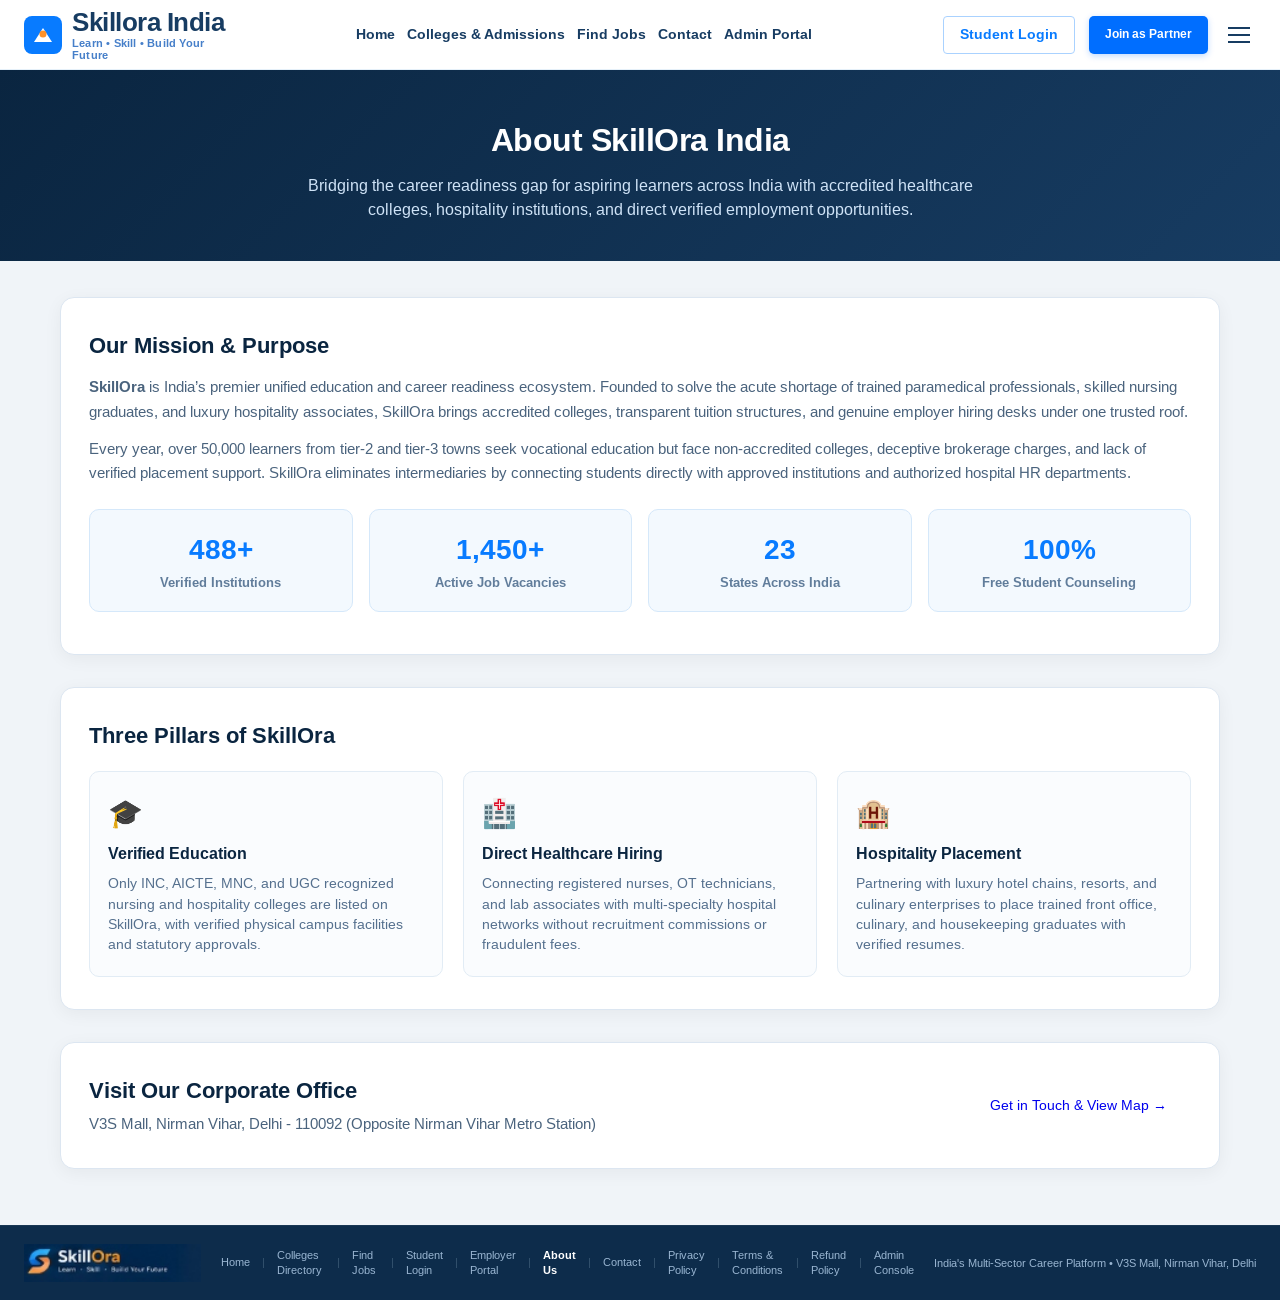
==== commit 0b6ca54b: "feat: employer publish studio redesign, live portal data isolation, legal compliance pages, and resp" ====
--- a/about.html
+++ b/about.html
@@ -152,7 +152,7 @@
           </svg>
         </div>
         <div class="logo-text-group">
-          <span class="logo-title">Skill<span class="highlight-orange">Ora</span></span>
+          <span class="logo-title">Skillora <span class="highlight-orange">India</span></span>
           <span class="logo-tagline">Learn • Skill • Build Your Future</span>
         </div>
       </a>
@@ -283,21 +283,27 @@
       </a>
 
       <nav class="footer-nav" aria-label="Footer Links">
+        <a href="index.html">Home</a>
+        <span class="footer-sep">|</span>
         <a href="colleges.html">Colleges Directory</a>
         <span class="footer-sep">|</span>
         <a href="jobs.html">Find Jobs</a>
         <span class="footer-sep">|</span>
-        <a href="auth.html?role=student">Student Login / Sign Up</a>
+        <a href="auth.html?role=student">Student Login</a>
         <span class="footer-sep">|</span>
         <a href="employer-portal.html">Employer Portal</a>
         <span class="footer-sep">|</span>
+        <a href="about.html" style="font-weight:700;color:#FFFFFF;">About Us</a>
+        <span class="footer-sep">|</span>
+        <a href="contact.html">Contact</a>
+        <span class="footer-sep">|</span>
+        <a href="privacy.html">Privacy Policy</a>
+        <span class="footer-sep">|</span>
+        <a href="terms.html">Terms & Conditions</a>
+        <span class="footer-sep">|</span>
+        <a href="refund.html">Refund Policy</a>
+        <span class="footer-sep">|</span>
         <a href="admin.html" target="_blank" rel="noopener">Admin Console</a>
-        <span class="footer-sep">|</span>
-        <a href="auth.html?role=institute">Join as Partner</a>
-        <span class="footer-sep">|</span>
-        <a href="about.html">About Us</a>
-        <span class="footer-sep">|</span>
-        <a href="contact.html">Contact</a>
       </nav>
 
       <div class="footer-right-group">
--- a/styles.css
+++ b/styles.css
@@ -8076,3 +8076,557 @@
     grid-template-columns: 1fr !important;
   }
 }
+
+
+/* =============================================================================
+   SKILLORA INDIA BLUEPRINT & MOBILE AUDIT DESIGN SYSTEM UPDATES
+   ============================================================================= */
+
+/* 1. Global Viewport & Horizontal Overflow Protection */
+html, body {
+  max-width: 100% !important;
+  overflow-x: hidden !important;
+  box-sizing: border-box !important;
+}
+
+*, *:before, *:after {
+  box-sizing: inherit !important;
+}
+
+/* 2. Hero Primary Gateway CTA Buttons */
+.hero-primary-ctas {
+  display: flex;
+  align-items: center;
+  gap: 12px;
+  margin-bottom: 20px;
+  flex-wrap: wrap;
+}
+
+.btn-hero-cta {
+  display: inline-flex;
+  align-items: center;
+  justify-content: center;
+  gap: 8px;
+  height: 46px;
+  padding: 0 20px;
+  border-radius: 8px;
+  font-size: 14.5px;
+  font-weight: 700;
+  text-decoration: none;
+  transition: all var(--transition-fast, 0.2s ease);
+  cursor: pointer;
+  box-shadow: 0 2px 8px rgba(0, 0, 0, 0.08);
+}
+
+.btn-hero-cta.cta-jobs {
+  background-color: #008D91;
+  color: #FFFFFF;
+}
+
+.btn-hero-cta.cta-jobs:hover {
+  background-color: #007578;
+  transform: translateY(-2px);
+  box-shadow: 0 6px 16px rgba(0, 141, 145, 0.25);
+}
+
+.btn-hero-cta.cta-courses {
+  background-color: #087BFF;
+  color: #FFFFFF;
+}
+
+.btn-hero-cta.cta-courses:hover {
+  background-color: #0066df;
+  transform: translateY(-2px);
+  box-shadow: 0 6px 16px rgba(8, 123, 255, 0.25);
+}
+
+.cta-arrow {
+  font-size: 16px;
+  transition: transform var(--transition-fast, 0.2s ease);
+}
+
+.btn-hero-cta:hover .cta-arrow {
+  transform: translateX(4px);
+}
+
+/* 3. Hero Search Tabs (Jobs / Courses / All) */
+.hero-search-tabs {
+  display: flex;
+  align-items: center;
+  gap: 6px;
+  margin-bottom: 8px;
+}
+
+.search-tab-btn {
+  background: rgba(255, 255, 255, 0.85);
+  border: 1px solid #D2E3F3;
+  color: #4A637D;
+  padding: 6px 14px;
+  border-radius: 6px;
+  font-size: 13px;
+  font-weight: 700;
+  cursor: pointer;
+  transition: all 0.2s ease;
+  font-family: inherit;
+}
+
+.search-tab-btn:hover {
+  background: #FFFFFF;
+  color: #087BFF;
+  border-color: #087BFF;
+}
+
+.search-tab-btn.active {
+  background: #102C4C;
+  color: #FFFFFF;
+  border-color: #102C4C;
+}
+
+.search-submit-label {
+  display: inline-block;
+  margin-right: 6px;
+  font-size: 14px;
+  font-weight: 700;
+}
+
+/* 4. Auth Text Responsive Toggle */
+.mobile-auth-text {
+  display: none;
+}
+
+/* 5. How It Works Section */
+.how-it-works-section {
+  background: #FFFFFF;
+  border-top: 1px solid #E2ECF5;
+  border-bottom: 1px solid #E2ECF5;
+  padding: 56px 20px;
+  margin: 36px 0;
+}
+
+.how-it-works-container {
+  max-width: 1400px;
+  margin: 0 auto;
+}
+
+.section-heading-center {
+  text-align: center;
+  max-width: 760px;
+  margin: 0 auto 40px auto;
+}
+
+.section-tag-pill {
+  font-size: 11px;
+  font-weight: 800;
+  letter-spacing: 0.8px;
+  color: #087BFF;
+  background: #EDF6FF;
+  border: 1px solid #CCE5FF;
+  padding: 4px 12px;
+  border-radius: 20px;
+  display: inline-block;
+  margin-bottom: 12px;
+}
+
+.section-main-title {
+  font-size: 28px;
+  font-weight: 800;
+  color: #102C4C;
+  margin: 0 0 10px 0;
+  line-height: 1.3;
+}
+
+.section-sub-desc {
+  font-size: 15px;
+  color: #55708E;
+  margin: 0;
+  line-height: 1.55;
+}
+
+.how-steps-grid {
+  display: grid;
+  grid-template-columns: repeat(3, 1fr);
+  gap: 24px;
+  margin-bottom: 40px;
+}
+
+.how-step-card {
+  background: #F8FBFE;
+  border: 1px solid #DCE7F2;
+  border-radius: 14px;
+  padding: 28px 24px;
+  position: relative;
+  transition: transform 0.25s ease, box-shadow 0.25s ease;
+}
+
+.how-step-card:hover {
+  transform: translateY(-3px);
+  box-shadow: 0 8px 24px rgba(16, 44, 76, 0.08);
+  border-color: #BACEE2;
+}
+
+.step-num-badge {
+  position: absolute;
+  top: 16px;
+  right: 18px;
+  font-size: 26px;
+  font-weight: 900;
+  color: #D4E3F2;
+}
+
+.step-icon-wrap {
+  width: 52px;
+  height: 52px;
+  border-radius: 12px;
+  display: flex;
+  align-items: center;
+  justify-content: center;
+  margin-bottom: 18px;
+}
+
+.step-icon-wrap.icon-blue { background: #EDF6FF; }
+.step-icon-wrap.icon-teal { background: #EDFDF5; }
+.step-icon-wrap.icon-orange { background: #FEF6EC; }
+
+.step-title {
+  font-size: 18px;
+  font-weight: 800;
+  color: #102C4C;
+  margin: 0 0 10px 0;
+}
+
+.step-desc {
+  font-size: 13.5px;
+  line-height: 1.6;
+  color: #4A637D;
+  margin: 0;
+}
+
+.how-trust-banner {
+  background: linear-gradient(135deg, #102C4C 0%, #173C62 100%);
+  border-radius: 12px;
+  padding: 20px 24px;
+  display: grid;
+  grid-template-columns: repeat(4, 1fr);
+  gap: 16px;
+  color: #FFFFFF;
+}
+
+.trust-badge-item {
+  display: flex;
+  align-items: center;
+  gap: 10px;
+  font-size: 13px;
+  line-height: 1.4;
+  color: #E2EFFC;
+}
+
+.trust-badge-icon {
+  font-size: 22px;
+  flex-shrink: 0;
+}
+
+/* =============================================================================
+   MOBILE AUDIT FIXES: <= 768px and <= 480px
+   ============================================================================= */
+
+@media (max-width: 768px) {
+  
+  /* A. Mobile Header Compact Fixes (No Overflow) */
+  .navbar {
+    padding: 8px 12px !important;
+    height: auto !important;
+    min-height: 56px !important;
+  }
+
+  .nav-container {
+    padding: 0 !important;
+    gap: 8px !important;
+  }
+
+  .brand-logo {
+    max-width: 150px !important;
+    flex-shrink: 0 !important;
+  }
+
+  .logo-title {
+    font-size: 17px !important;
+  }
+
+  .logo-tagline {
+    display: none !important;
+  }
+
+  .nav-actions {
+    gap: 6px !important;
+    margin-left: auto !important;
+  }
+
+  .search-trigger-btn {
+    width: 36px !important;
+    height: 36px !important;
+    min-width: 36px !important;
+    padding: 0 !important;
+    display: flex !important;
+    align-items: center !important;
+    justify-content: center !important;
+  }
+
+  /* Compact Login Button on Mobile */
+  .desktop-auth-text {
+    display: none !important;
+  }
+
+  .mobile-auth-text {
+    display: inline !important;
+    font-size: 12px !important;
+    font-weight: 700 !important;
+  }
+
+  .btn-outline-login {
+    height: 36px !important;
+    min-height: 36px !important;
+    padding: 0 10px !important;
+    min-width: 58px !important;
+    font-size: 12px !important;
+    border-radius: 6px !important;
+    display: flex !important;
+    align-items: center !important;
+    justify-content: center !important;
+    white-space: nowrap !important;
+  }
+
+  .mobile-toggle-btn {
+    width: 38px !important;
+    height: 36px !important;
+    min-width: 38px !important;
+    padding: 8px 8px !important;
+    margin-left: 2px !important;
+  }
+
+  /* B. Live Updates Ticker Mobile Hardening */
+  .top-live-ticker-bar {
+    width: 100% !important;
+    max-width: 100vw !important;
+    overflow: hidden !important;
+  }
+
+  .top-ticker-container {
+    height: 38px !important;
+    padding: 4px 10px !important;
+    flex-direction: row !important;
+    align-items: center !important;
+    justify-content: space-between !important;
+    gap: 8px !important;
+    width: 100% !important;
+  }
+
+  .ticker-live-badge {
+    padding: 2px 7px !important;
+    font-size: 9.5px !important;
+  }
+
+  .live-badge-text {
+    font-size: 9px !important;
+  }
+
+  .top-ticker-track-wrap {
+    flex: 1 !important;
+    min-width: 0 !important;
+    overflow: hidden !important;
+    height: 28px !important;
+  }
+
+  .ticker-action-btn-wrap {
+    display: none !important;
+  }
+
+  /* C. Hero Headline & Gateway CTAs */
+  .hero-section {
+    padding: 20px 14px 28px 14px !important;
+  }
+
+  .hero-title {
+    font-size: 24px !important;
+    line-height: 1.25 !important;
+    margin-bottom: 10px !important;
+  }
+
+  .hero-subtitle {
+    font-size: 13.5px !important;
+    line-height: 1.5 !important;
+    margin-bottom: 16px !important;
+  }
+
+  .hero-primary-ctas {
+    display: grid !important;
+    grid-template-columns: 1fr 1fr !important;
+    gap: 8px !important;
+    width: 100% !important;
+    margin-bottom: 16px !important;
+  }
+
+  .btn-hero-cta {
+    height: 44px !important;
+    font-size: 13px !important;
+    padding: 0 10px !important;
+    width: 100% !important;
+  }
+
+  /* D. Search Bar on Mobile: Not Squeezed, Full Width */
+  .hero-search-wrapper {
+    width: 100% !important;
+    max-width: 100% !important;
+    margin-bottom: 16px !important;
+  }
+
+  .hero-search-tabs {
+    gap: 4px !important;
+    margin-bottom: 6px !important;
+  }
+
+  .search-tab-btn {
+    padding: 4px 10px !important;
+    font-size: 11.5px !important;
+  }
+
+  .hero-search-bar {
+    width: 100% !important;
+    height: 46px !important;
+    display: flex !important;
+    align-items: center !important;
+    padding: 2px 4px 2px 10px !important;
+  }
+
+  .search-input-icon {
+    padding-left: 0 !important;
+    margin-right: 6px !important;
+  }
+
+  .hero-search-input {
+    font-size: 14px !important;
+    padding: 0 6px !important;
+    min-width: 0 !important;
+    flex: 1 !important;
+  }
+
+  .hero-search-submit {
+    width: auto !important;
+    height: 40px !important;
+    min-width: 40px !important;
+    padding: 0 12px !important;
+    border-radius: 6px !important;
+    flex-shrink: 0 !important;
+  }
+
+  .search-submit-label {
+    display: inline !important;
+    font-size: 13px !important;
+  }
+
+  /* E. 2-Column Compact Stats Grid (No Oversized Vertical Stacking) */
+  .hero-highlights {
+    display: grid !important;
+    grid-template-columns: 1fr 1fr !important;
+    gap: 8px !important;
+    width: 100% !important;
+    margin-top: 12px !important;
+  }
+
+  .highlight-item {
+    display: flex !important;
+    align-items: center !important;
+    gap: 8px !important;
+    padding: 8px 10px !important;
+    background: #FFFFFF !important;
+    border: 1px solid #E1EAF2 !important;
+    border-radius: 8px !important;
+    min-height: 48px !important;
+    box-shadow: 0 2px 6px rgba(0, 0, 0, 0.03) !important;
+  }
+
+  .highlight-icon {
+    width: 26px !important;
+    height: 26px !important;
+    flex-shrink: 0 !important;
+  }
+
+  .highlight-num {
+    font-size: 15px !important;
+    font-weight: 800 !important;
+    color: #087BFF !important;
+    line-height: 1.15 !important;
+  }
+
+  .highlight-label {
+    font-size: 11px !important;
+    color: #55708E !important;
+    line-height: 1.15 !important;
+  }
+
+  /* F. How It Works Mobile */
+  .how-it-works-section {
+    padding: 36px 14px !important;
+    margin: 20px 0 !important;
+  }
+
+  .section-main-title {
+    font-size: 22px !important;
+  }
+
+  .how-steps-grid {
+    grid-template-columns: 1fr !important;
+    gap: 16px !important;
+    margin-bottom: 24px !important;
+  }
+
+  .how-step-card {
+    padding: 20px 18px !important;
+  }
+
+  .how-trust-banner {
+    grid-template-columns: 1fr 1fr !important;
+    gap: 12px !important;
+    padding: 16px !important;
+  }
+
+  .trust-badge-item {
+    font-size: 12px !important;
+  }
+
+  .trust-badge-icon {
+    font-size: 18px !important;
+  }
+}
+
+/* Small mobile width protection (320px - 430px) */
+@media (max-width: 430px) {
+  .brand-logo {
+    max-width: 135px !important;
+  }
+
+  .logo-title {
+    font-size: 16px !important;
+  }
+
+  .hero-title {
+    font-size: 22px !important;
+  }
+
+  .how-trust-banner {
+    grid-template-columns: 1fr !important;
+    gap: 10px !important;
+  }
+
+  .search-submit-label {
+    display: none !important;
+  }
+
+  .hero-search-submit {
+    width: 40px !important;
+    min-width: 40px !important;
+    padding: 0 !important;
+  }
+}
+
+.desktop-only-btn { display: inline-flex; }
+@media (max-width: 768px) { .desktop-only-btn { display: none !important; } }
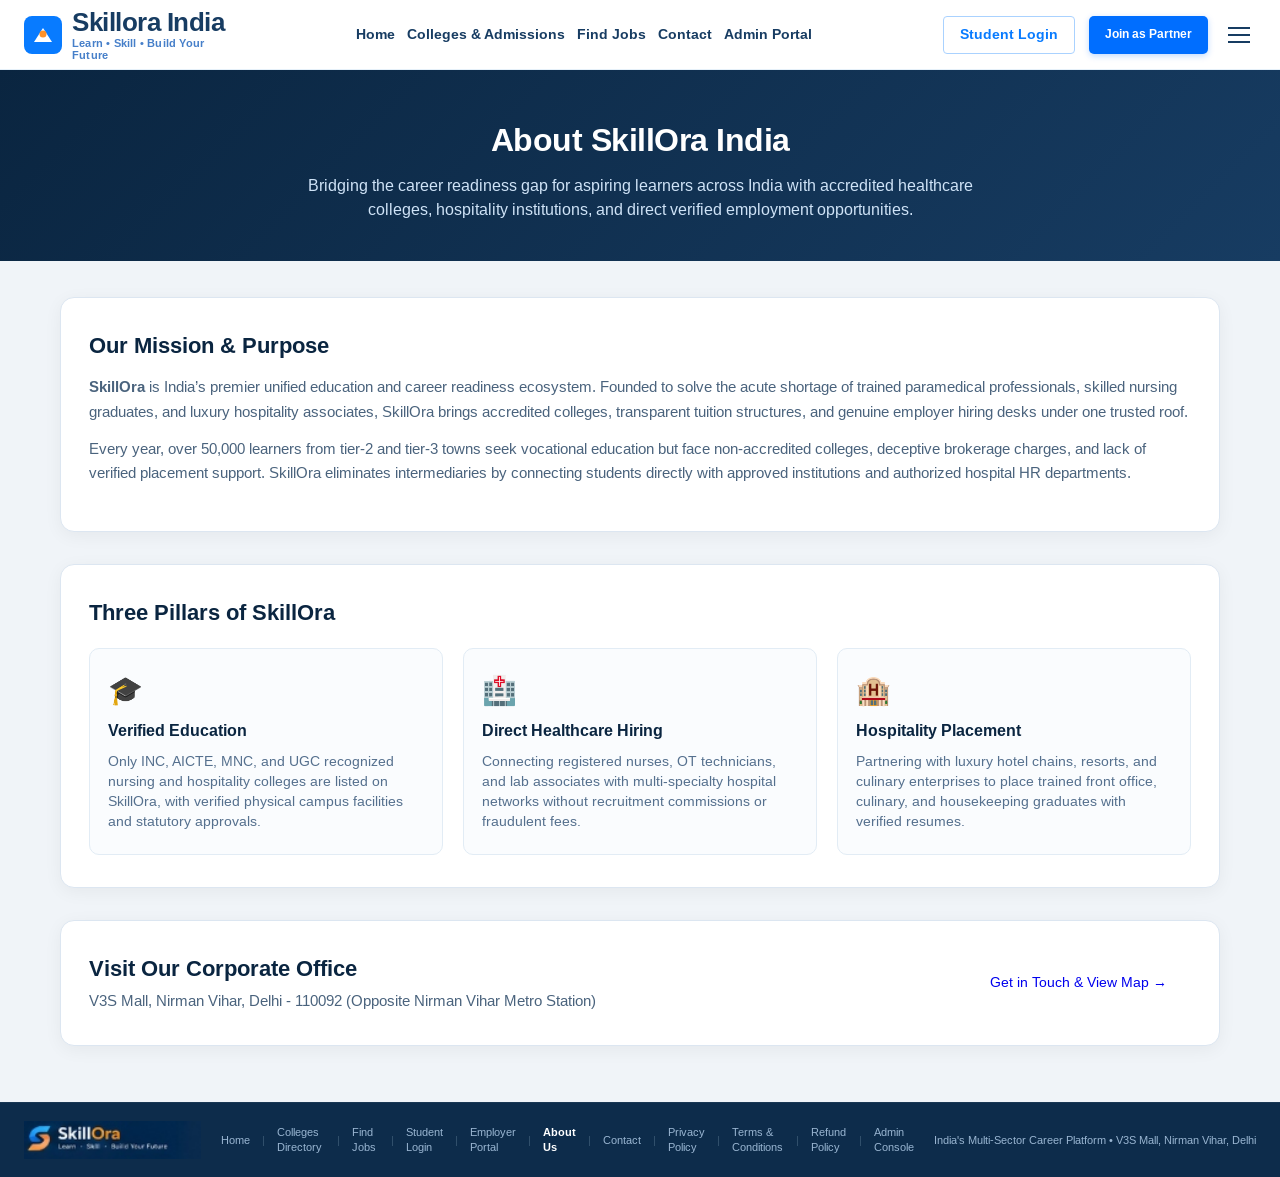
==== commit 8235b185: "feat(security): enterprise Supabase RLS schema, client anon-auth overhaul, private resume vault, and" ====
--- a/about.html
+++ b/about.html
@@ -8,6 +8,7 @@
   <link rel="preconnect" href="https://fonts.gstatic.com" crossorigin>
   <link href="https://fonts.googleapis.com/css2?family=Arimo:ital,wght@0,400..700;1,400..700&display=swap" rel="stylesheet">
   <link rel="stylesheet" href="styles.css">
+  <script src="data/config.js"></script>
   <script src="data/auth_db.js"></script>
   <style>
     body {
@@ -222,24 +223,7 @@
       <p><strong>SkillOra</strong> is India’s premier unified education and career readiness ecosystem. Founded to solve the acute shortage of trained paramedical professionals, skilled nursing graduates, and luxury hospitality associates, SkillOra brings accredited colleges, transparent tuition structures, and genuine employer hiring desks under one trusted roof.</p>
       <p>Every year, over 50,000 learners from tier-2 and tier-3 towns seek vocational education but face non-accredited colleges, deceptive brokerage charges, and lack of verified placement support. SkillOra eliminates intermediaries by connecting students directly with approved institutions and authorized hospital HR departments.</p>
 
-      <div class="stats-row-grid">
-        <div class="stat-metric-box">
-          <div class="stat-metric-val">488+</div>
-          <div class="stat-metric-lbl">Verified Institutions</div>
-        </div>
-        <div class="stat-metric-box">
-          <div class="stat-metric-val">1,450+</div>
-          <div class="stat-metric-lbl">Active Job Vacancies</div>
-        </div>
-        <div class="stat-metric-box">
-          <div class="stat-metric-val">23</div>
-          <div class="stat-metric-lbl">States Across India</div>
-        </div>
-        <div class="stat-metric-box">
-          <div class="stat-metric-val">100%</div>
-          <div class="stat-metric-lbl">Free Student Counseling</div>
-        </div>
-      </div>
+      
     </article>
 
     <article class="about-card">
--- a/styles.css
+++ b/styles.css
@@ -1796,11 +1796,1355 @@
 
   display: grid; 
-  grid-template-columns: 215px 1fr 390px;+  grid-template-columns: 235px 1fr 340px;+
+  gap: 20px;+
+  padding: 0 24px 24px;+
+}+
++
+/* ==========================================================================+
+   COLUMN 1: FILTER SIDEBAR+
+   ========================================================================== */+
+.filter-sidebar {+
+  width: 100%;+
+}+
++
+.filter-card {+
+  background-color: #FFFFFF;+
+  border: 1.5px solid #E2ECF5;+
+  border-radius: 14px;+
+  padding: 22px 18px;+
+  box-shadow: 0 4px 16px rgba(10, 37, 64, 0.04);+
+}+
++
+.filter-header-title {+
+  font-size: 15px;+
+  font-weight: 800;+
+  color: #0A2540;+
+  margin-bottom: 16px;+
+  padding-bottom: 12px;+
+  border-bottom: 1.5px solid #F0F5FA;+
+  letter-spacing: -0.2px;+
+}+
++
+.filter-field {+
+  margin-bottom: 12px;+
+}+
++
+.filter-label {+
+  display: block;+
+  font-size: 11px;+
+  font-weight: 700;+
+  color: var(--color-primary-blue);+
+  margin-bottom: 4px;+
+}+
++
+.select-wrapper {+
+  position: relative;+
+  width: 100%;+
+}+
++
+.filter-select {+
+  width: 100%;+
+  height: 38px;+
+  background-color: #F8FAFD;+
+  border: 1.5px solid #D6E4F0;+
+  border-radius: 8px;+
+  padding: 0 30px 0 12px;+
+  font-family: var(--font-family);+
+  font-size: 12.5px;+
+  font-weight: 600;+
+  color: #0A2540;+
+  appearance: none;+
+  cursor: pointer;+
+  outline: none;+
+  transition: all 0.2s ease;+
+}+
++
+.filter-select:hover {+
+  background-color: #FFFFFF;+
+  border-color: #B8D1E8;+
+}+
++
+.filter-select:focus {+
+  border-color: var(--color-primary-blue);+
+}+
++
+.select-arrow {+
+  position: absolute;+
+  right: 8px;+
+  top: 50%;+
+  transform: translateY(-50%);+
+  font-size: 11px;+
+  color: var(--color-primary-blue);+
+  pointer-events: none;+
+}+
++
+/* Fee Slider */+
+.fee-range-field {+
+  margin-top: 14px;+
+}+
++
+.fee-label-row {+
+  display: flex;+
+  justify-content: space-between;+
+  align-items: center;+
+  margin-bottom: 6px;+
+}+
++
+.fee-current-val {+
+  font-size: 10px;+
+  font-weight: 700;+
+  color: var(--color-primary-blue);+
+}+
++
+.fee-slider {+
+  width: 100%;+
+  height: 4px;+
+  background: #D8E7F6;+
+  border-radius: 2px;+
+  outline: none;+
+  appearance: none;+
+  cursor: pointer;+
+}+
++
+.fee-slider::-webkit-slider-thumb {+
+  appearance: none;+
+  width: 14px;+
+  height: 14px;+
+  border-radius: 50%;+
+  background: var(--color-accent-blue);+
+  cursor: pointer;+
+  box-shadow: 0 1px 3px rgba(0, 0, 0, 0.2);+
+}+
++
+.fee-minmax-row {+
+  display: flex;+
+  justify-content: space-between;+
+  font-size: 9.5px;+
+  color: var(--text-muted);+
+  margin-top: 4px;+
+}+
++
+/* Delivery Mode Checkboxes */+
+.checkbox-row {+
+  display: flex;+
+  align-items: center;+
+  gap: 12px;+
+  margin-top: 4px;+
+}+
++
+.custom-checkbox {+
+  display: flex;+
+  align-items: center;+
+  gap: 5px;+
+  font-size: 11px;+
+  color: var(--text-dark);+
+  cursor: pointer;+
+  user-select: none;+
+}+
++
+.custom-checkbox input {+
+  display: none;+
+}+
++
+.checkmark {+
+  width: 14px;+
+  height: 14px;+
+  border: 1px solid var(--border-input);+
+  background: #FFFFFF;+
+  border-radius: 3px;+
+  display: inline-block;+
+  position: relative;+
+  transition: var(--transition-fast);+
+}+
++
+.custom-checkbox input:checked + .checkmark {+
+  background-color: var(--color-accent-blue);+
+  border-color: var(--color-accent-blue);+
+}+
++
+.custom-checkbox input:checked + .checkmark::after {+
+  content: '';+
+  position: absolute;+
+  left: 4px;+
+  top: 1px;+
+  width: 4px;+
+  height: 7px;+
+  border: solid white;+
+  border-width: 0 2px 2px 0;+
+  transform: rotate(45deg);+
+}+
++
+/* Filter Actions */+
+.filter-actions-row {+
+  display: flex;+
+  align-items: center;+
+  justify-content: space-between;+
+  margin-top: 16px;+
+  padding-top: 10px;+
+}+
++
+.btn-apply-filters {+
+  background-color: var(--color-accent-blue);+
+  color: #FFFFFF;+
+  font-size: 12px;+
+  font-weight: 700;+
+  padding: 6px 14px;+
+  border-radius: 4px;+
+}+
++
+.btn-apply-filters:hover {+
+  background-color: #0056cc;+
+}+
++
+.btn-clear-filters {+
+  background: none;+
+  border: none;+
+  color: var(--color-primary-blue);+
+  font-size: 11px;+
+  font-weight: 700;+
+  cursor: pointer;+
+}+
++
+.btn-clear-filters:hover {+
+  text-decoration: underline;+
+}+
++
+/* ==========================================================================+
+   COLUMN 2: COURSES & PARTNERSHIPS+
+   ========================================================================== */+
+.courses-and-partnerships {+
+  display: flex;+
+  flex-direction: column; 
   gap: 16px; 
-  padding: 0 24px 20px;+  min-width: 0;+
+}+
++
+.explore-courses-card {+
+  background: #FFFFFF;+
+  border: 1.5px solid #E2ECF5;+
+  border-radius: 14px;+
+  padding: 22px 24px;+
+  box-shadow: 0 4px 18px rgba(10, 37, 64, 0.04);+
+}+
++
+.section-title-row {+
+  display: flex;+
+  justify-content: space-between;+
+  align-items: center;+
+  margin-bottom: 14px;+
+}+
++
+.section-heading {+
+  font-size: 19px;+
+  font-weight: 800;+
+  color: #0A2540;+
+  letter-spacing: -0.3px;+
+}+
++
+.view-all-link {+
+  font-size: 13px;+
+  font-weight: 700;+
+  color: #087BFF;+
+  text-decoration: none;+
+  transition: all var(--transition-fast);+
+}+
++
+.view-all-link:hover {+
+  color: #0056b3;+
+  transform: translateX(3px);+
+  text-decoration: underline;+
+}+
++
+/* Category Pills */+
+.course-pills-row {+
+  display: flex;+
+  align-items: center;+
+  gap: 8px;+
+  overflow-x: auto;+
+  scrollbar-width: none;+
+  padding-bottom: 4px;+
+  margin-bottom: 18px;+
+}+
++
+.course-pills-row::-webkit-scrollbar {+
+  display: none;+
+}+
++
+.pill-btn {+
+  background: #F1F6FB;+
+  border: 1px solid #D5E4F2;+
+  font-family: var(--font-family);+
+  font-size: 12.5px;+
+  font-weight: 700;+
+  color: #173C62;+
+  padding: 6px 14px;+
+  border-radius: 20px;+
+  cursor: pointer;+
+  white-space: nowrap;+
+  transition: all 0.15s ease;+
+}+
++
+.pill-btn:hover {+
+  background-color: #E1EFFC;+
+  border-color: #087BFF;+
+  color: #087BFF;+
+}+
++
+.pill-btn.active {+
+  background-color: #087BFF;+
+  border-color: #087BFF;+
+  color: #FFFFFF;+
+  box-shadow: 0 3px 10px rgba(8, 123, 255, 0.25);+
+}+
++
+/* Course Carousel & Cards */+
+.courses-carousel-wrapper {+
+  position: relative;+
+  display: flex;+
+  align-items: center;+
+}+
++
+.carousel-nav-btn {+
+  background: #FFFFFF;+
+  border: 1.5px solid #D6E4F0;+
+  color: #0A2540;+
+  width: 34px;+
+  height: 34px;+
+  border-radius: 50%;+
+  display: flex;+
+  align-items: center;+
+  justify-content: center;+
+  font-size: 18px;+
+  font-weight: 800;+
+  cursor: pointer;+
+  position: absolute;+
+  z-index: 10;+
+  box-shadow: 0 4px 14px rgba(10, 37, 64, 0.12);+
+  transition: all 0.2s ease;+
+}+
++
+.carousel-nav-btn:hover {+
+  background: #087BFF;+
+  border-color: #087BFF;+
+  color: #FFFFFF;+
+  transform: scale(1.1);+
+  box-shadow: 0 6px 18px rgba(8, 123, 255, 0.3);+
+}+
++
+.prev-btn { left: -14px; }+
+.next-btn { right: -14px; }+
++
+.courses-grid {+
+  display: grid;+
+  grid-template-columns: repeat(3, 1fr);+
+  gap: 20px;+
+  width: 100%;+
+  overflow-x: hidden;+
+  align-items: stretch;+
+  transition: transform var(--transition-normal);+
+}+
++
+.course-card {+
+  background: #FFFFFF;+
+  border: 1.5px solid #E2ECF5;+
+  border-radius: 12px;+
+  overflow: hidden;+
+  display: flex;+
+  flex-direction: column;+
+  height: 100%;+
+  box-shadow: 0 2px 10px rgba(10, 37, 64, 0.04);+
+  transition: transform 0.25s cubic-bezier(0.16, 1, 0.3, 1), +
+              box-shadow 0.25s cubic-bezier(0.16, 1, 0.3, 1), +
+              border-color 0.2s ease;+
+}+
++
+.course-card:hover {+
+  transform: translateY(-5px);+
+  border-color: #087BFF;+
+  box-shadow: 0 12px 28px rgba(8, 123, 255, 0.12), 0 4px 10px rgba(10, 37, 64, 0.04);+
+}+
++
+.course-img-wrap {+
+  width: 100%;+
+  height: 140px;+
+  min-height: 140px;+
+  max-height: 140px;+
+  position: relative;+
+  overflow: hidden;+
+  background-color: #0D2C4B;+
+}+
++
+.course-thumb {+
+  width: 100%;+
+  height: 100%;+
+  object-fit: cover;+
+  display: block;+
+  transition: transform 0.35s ease;+
+}+
++
+.course-card:hover .course-thumb {+
+  transform: scale(1.05);+
+}+
++
+.verified-inst-badge {+
+  position: absolute;+
+  top: 9px;+
+  left: 9px;+
+  background: rgba(10, 37, 64, 0.85);+
+  backdrop-filter: blur(6px);+
+  -webkit-backdrop-filter: blur(6px);+
+  color: #FFFFFF;+
+  font-size: 9.5px;+
+  font-weight: 700;+
+  padding: 3.5px 8px;+
+  border-radius: 6px;+
+  display: flex;+
+  align-items: center;+
+  gap: 4px;+
+  letter-spacing: 0.2px;+
+  max-width: 80%;+
+  white-space: nowrap;+
+  overflow: hidden;+
+  text-overflow: ellipsis;+
+  box-shadow: 0 2px 8px rgba(0,0,0,0.2);+
+  border: 1px solid rgba(255,255,255,0.15);+
+}+
++
+.campus-photo-tag {+
+  position: absolute;+
+  bottom: 8px;+
+  right: 8px;+
+  background: rgba(15, 166, 109, 0.92);+
+  backdrop-filter: blur(4px);+
+  color: #FFFFFF;+
+  font-size: 9.5px;+
+  font-weight: 700;+
+  padding: 3px 8px;+
+  border-radius: 5px;+
+  display: flex;+
+  align-items: center;+
+  gap: 4px;+
+  box-shadow: 0 2px 6px rgba(0,0,0,0.18);+
+}+
++
+.course-body {+
+  padding: 15px 14px 14px;+
+  display: flex;+
+  flex-direction: column;+
+  flex: 1;+
+}+
++
+.course-title {+
+  font-size: 14.5px;+
+  font-weight: 800;+
+  color: #0A2540;+
+  line-height: 1.35;+
+  margin-bottom: 10px;+
+  min-height: 40px;+
+  display: -webkit-box;+
+  -webkit-line-clamp: 2;+
+  -webkit-box-orient: vertical;+
+  overflow: hidden;+
+  text-overflow: ellipsis;+
+  letter-spacing: -0.2px;+
+}+
++
+/* Modern Meta Tags Row */+
+.course-meta-tags-row {+
+  display: flex;+
+  align-items: center;+
+  justify-content: space-between;+
+  gap: 8px;+
+  margin-bottom: 8px;+
+}+
++
+.course-duration-tag {+
+  background: #F1F6FB;+
+  border: 1px solid #DCE6F1;+
+  color: #3B546E;+
+  font-size: 11.5px;+
+  font-weight: 700;+
+  padding: 3px 8px;+
+  border-radius: 6px;+
+  display: inline-flex;+
+  align-items: center;+
+  gap: 4px;+
+  white-space: nowrap;+
+}+
++
+.course-fee-tag {+
+  background: #EDFDF5;+
+  border: 1px solid #B8F2D5;+
+  color: #0FA66D;+
+  font-size: 12.5px;+
+  font-weight: 800;+
+  padding: 3px 8px;+
+  border-radius: 6px;+
+  white-space: nowrap;+
+}+
++
+.course-location-row {+
+  display: flex;+
+  align-items: center;+
+  gap: 5px;+
+  font-size: 11.5px;+
+  font-weight: 600;+
+  color: #64748B;+
+  margin-bottom: 10px;+
+  white-space: nowrap;+
+  overflow: hidden;+
+  text-overflow: ellipsis;+
+}+
++
+.course-location-row .loc-pin {+
+  color: #087BFF;+
+  font-size: 12px;+
+  flex-shrink: 0;+
+}+
++
+.course-location-row .loc-text {+
+  overflow: hidden;+
+  text-overflow: ellipsis;+
+}+
++
+.course-provider {+
+  font-size: 12px;+
+  font-weight: 700;+
+  color: #087BFF;+
+  margin-top: auto;+
+  margin-bottom: 12px;+
+  white-space: nowrap;+
+  overflow: hidden;+
+  text-overflow: ellipsis;+
+  padding-top: 8px;+
+  border-top: 1px solid #F0F5FA;+
+  display: flex;+
+  align-items: center;+
+  gap: 5px;+
+}+
++
+.course-provider .inst-icon {+
+  font-size: 13px;+
+  flex-shrink: 0;+
+}+
++
+.course-provider .inst-name {+
+  overflow: hidden;+
+  text-overflow: ellipsis;+
+}+
++
+.btn-view-course {+
+  width: 100%;+
+  height: 38px;+
+  background: linear-gradient(135deg, #087BFF 0%, #0060DF 100%);+
+  border: none;+
+  border-radius: 8px;+
+  color: #FFFFFF;+
+  font-size: 12.5px;+
+  font-weight: 700;+
+  display: flex;+
+  align-items: center;+
+  justify-content: center;+
+  gap: 6px;+
+  transition: all 0.2s ease;+
+  cursor: pointer;+
+  box-shadow: 0 2px 8px rgba(8, 123, 255, 0.2);+
+}+
++
+.btn-view-course:hover {+
+  background: linear-gradient(135deg, #006CEB 0%, #0050C8 100%);+
+  transform: translateY(-1px);+
+  box-shadow: 0 5px 14px rgba(8, 123, 255, 0.32);+
+}+
++
+/* Grow with SkillOra Partnership Container */+
+.grow-with-skillora-card {+
+  background: var(--color-card-bg);+
+  border: 1px solid var(--border-light);+
+  border-radius: 10px;+
+  padding: 14px 16px;+
+}+
++
+.grow-header-row {+
+  display: flex;+
+  justify-content: space-between;+
+  align-items: center;+
+  margin-bottom: 12px;+
+}+
++
+.grow-intro {+
+  display: flex;+
+  flex-direction: column;+
+}+
++
+.grow-title {+
+  font-size: 16px;+
+  font-weight: 700;+
+  color: #377ACD;+
+  line-height: 1.2;+
+}+
++
+.grow-sub {+
+  font-size: 11px;+
+  color: var(--text-muted);+
+}+
++
+.btn-become-partner-hero {+
+  background-color: var(--color-primary-blue);+
+  color: #FFFFFF;+
+  font-size: 11px;+
+  font-weight: 700;+
+  padding: 6px 12px;+
+  border-radius: 4px;+
+}+
++
+.btn-become-partner-hero:hover {+
+  background-color: #0066df;+
+}+
++
+.partner-cards-grid {+
+  display: grid;+
+  grid-template-columns: repeat(3, 1fr);+
+  gap: 10px;+
+}+
++
+.partner-card {+
+  background: #FFFFFF;+
+  border: 1px solid var(--border-light);+
+  border-radius: 8px;+
+  padding: 10px;+
+  display: flex;+
+  flex-direction: column;+
+  align-items: flex-start;+
+  transition: all var(--transition-fast);+
+}+
++
+.partner-card:hover {+
+  border-color: var(--border-login);+
+  transform: translateY(-2px);+
+}+
++
+.partner-icon-circle {+
+  width: 34px;+
+  height: 34px;+
+  background-color: #E1F0FF;+
+  border-radius: 50%;+
+  display: flex;+
+  align-items: center;+
+  justify-content: center;+
+  margin-bottom: 6px;+
+}+
++
+.partner-card-body {+
+  margin-bottom: 8px;+
+  flex: 1;+
+}+
++
+.partner-card-title {+
+  font-size: 11px;+
+  font-weight: 700;+
+  color: var(--text-dark);+
+  margin-bottom: 2px;+
+}+
++
+.partner-card-desc {+
+  font-size: 10px;+
+  color: var(--text-muted);+
+  line-height: 1.25;+
+}+
++
+.btn-partner-link {+
+  background: none;+
+  border: 1px solid #C2DDF8;+
+  border-radius: 3px;+
+  font-family: var(--font-family);+
+  font-size: 9.5px;+
+  font-weight: 700;+
+  color: #467DC3;+
+  padding: 3px 8px;+
+  cursor: pointer;+
+  transition: all var(--transition-fast);+
+}+
++
+.btn-partner-link:hover {+
+  background-color: var(--color-sky-blue);+
+  border-color: var(--color-primary-blue);+
+  color: var(--color-primary-blue); 
 } 
@@ -1808,133 +3152,2087 @@
 
 /* ========================================================================== 
-   COLUMN 1: FILTER SIDEBAR+   COLUMN 3: JOBS & TRUST HIGHLIGHTS 
    ========================================================================== */ 
-.filter-sidebar {+.jobs-and-trust-column {+
+  display: flex;+
+  flex-direction: column;+
+  gap: 14px;+
+}+
++
+.verified-jobs-card {+
+  background: var(--color-card-bg);+
+  border: 1px solid var(--border-light);+
+  border-radius: 10px;+
+  padding: 14px 16px;+
+}+
++
+.job-items-stack {+
+  display: flex;+
+  flex-direction: column;+
+  gap: 8px;+
+}+
++
+.job-item {+
+  background: #FFFFFF;+
+  border: 1px solid #DCE5ED;+
+  border-radius: 10px;+
+  padding: 12px 14px;+
+  display: flex;+
+  align-items: center;+
+  gap: 14px;+
+  box-shadow: 0 2px 6px rgba(10, 37, 64, 0.04);+
+  transition: all 0.2s cubic-bezier(0.16, 1, 0.3, 1);+
+}+
++
+.job-item:hover {+
+  border-color: #087BFF;+
+  box-shadow: 0 6px 16px rgba(8, 123, 255, 0.1);+
+  transform: translateY(-2px);+
+}+
++
+.job-logo-col {+
+  display: flex;+
+  flex-direction: column;+
+  align-items: center;+
+  gap: 4px;+
+  flex-shrink: 0;+
+}+
++
+.job-logo-box {+
+  width: 58px;+
+  height: 52px;+
+  border-radius: 8px;+
+  display: flex;+
+  align-items: center;+
+  justify-content: center;+
+  overflow: hidden;+
+  border: 1px solid #E2EBF2;+
+}+
++
+.bg-blue-light { background: #E1F0FF; }+
+.bg-red-light { background: #FFE8E8; }+
+.bg-gold-light { background: #FFF3E0; }+
+.bg-purple-light { background: #F3F0FF; }+
++
+.job-logo-img { 
   width: 100%; 
-}-
--
-.filter-card {+  height: 100%;+
+  object-fit: cover;+
+}+
++
+.job-verified-tag {+
+  display: flex;+
+  align-items: center;+
+  gap: 3px;+
+  font-size: 9.5px;+
+  font-weight: 700;+
+  color: #0FA66D;+
+}+
++
+.job-info-col {+
+  flex: 1;+
+  min-width: 0;+
+}+
++
+.job-title {+
+  font-size: 13.5px;+
+  font-weight: 700;+
+  color: #0A2540;+
+  line-height: 1.25;+
+}+
++
+.job-company {+
+  font-size: 12px;+
+  font-weight: 600;+
+  color: #087BFF;+
+  margin: 2px 0;+
+  white-space: nowrap;+
+  overflow: hidden;+
+  text-overflow: ellipsis;+
+}+
++
+.job-location {+
+  font-size: 11px;+
+  color: #55738F;+
+}+
++
+.job-salary-row {+
+  display: flex;+
+  align-items: center;+
+  gap: 8px;+
+  font-size: 11px;+
+  color: #55738F;+
+  margin-top: 4px;+
+}+
++
+.job-salary {+
+  font-weight: 700;+
+  color: #0FA66D;+
+  background: #EDFDF5;+
+  border: 1px solid #B8EED4;+
+  padding: 1px 6px;+
+  border-radius: 4px;+
+}+
++
+.job-type-badge {+
+  font-weight: 600;+
+  color: #55738F;+
+}+
++
+.job-action-col {+
+  flex-shrink: 0;+
+}+
++
+.btn-apply-job {+
+  background-color: var(--color-primary-blue);+
+  color: #FFFFFF;+
+  font-size: 12px;+
+  font-weight: 700;+
+  padding: 7px 14px;+
+  border-radius: 6px;+
+  border: none;+
+  cursor: pointer;+
+  transition: all var(--transition-fast);+
+}+
++
+.btn-apply-job:hover {+
+  background-color: #0064db;+
+  transform: translateY(-1px);+
+  box-shadow: 0 4px 10px rgba(8, 123, 255, 0.2);+
+}+
++
+/* Trust Cards Row (2 Side-by-Side) */+
+.trust-highlights-row {+
+  display: grid;+
+  grid-template-columns: 1fr 1fr;+
+  gap: 10px;+
+}+
++
+.trust-card {+
+  background: #FFFFFF;+
+  border: 1px solid var(--border-light);+
+  border-radius: 8px;+
+  padding: 10px;+
+  display: flex;+
+  gap: 10px;+
+  align-items: center;+
+  cursor: pointer;+
+  transition: all var(--transition-fast);+
+}+
++
+.trust-card:hover {+
+  border-color: var(--border-login);+
+  box-shadow: var(--shadow-sm);+
+  transform: translateY(-2px);+
+}+
++
+.trust-card.cert-trust-card {+
+  background-color: #E9F6FF;+
+}+
++
+.trust-icon-wrap {+
+  flex-shrink: 0;+
+  display: flex;+
+  align-items: center;+
+  justify-content: center;+
+}+
++
+.trust-india-map {+
+  width: 34px;+
+  height: 48px;+
+  object-fit: contain;+
+}+
++
+.shield-badge-icon {+
+  width: 32px;+
+  height: 32px;+
+  display: flex;+
+  align-items: center;+
+  justify-content: center;+
+}+
++
+.trust-text-wrap {+
+  display: flex;+
+  flex-direction: column;+
+  gap: 2px;+
+}+
++
+.trust-title {+
+  font-size: 12px;+
+  font-weight: 700;+
+  line-height: 1.2;+
+}+
++
+.trust-title.text-blue { color: #3884D3; }+
+.trust-title.text-navy { color: var(--text-dark); }+
++
+.trust-desc {+
+  font-size: 9.5px;+
+  color: var(--text-muted);+
+  line-height: 1.25;+
+}+
++
+.trust-link {+
+  font-size: 9.5px;+
+  font-weight: 700;+
+  color: var(--color-primary-blue);+
+  text-decoration: none;+
+  margin-top: 2px;+
+}+
++
+.trust-link:hover {+
+  text-decoration: underline;+
+}+
++
+/* ==========================================================================+
+   5. BOTTOM TICKER & WHATSAPP SUPPORT BAR+
+   ========================================================================== */+
+.bottom-support-bar {+
+  display: grid;+
+  grid-template-columns: 1fr 390px;+
+  gap: 16px;+
+  padding: 0 24px 18px;+
+}+
++
+.updates-ticker-card { 
   background-color: var(--color-sky-subtle); 
   border: 1px solid var(--border-light); 
-  border-radius: 10px;+  border-radius: 8px;+
+  height: 44px;+
+  display: flex;+
+  align-items: center;+
+  padding: 0 14px;+
+  gap: 14px;+
+  overflow: hidden;+
+}+
++
+.ticker-badge {+
+  display: flex;+
+  align-items: center;+
+  gap: 6px;+
+  font-size: 11.5px;+
+  font-weight: 700;+
+  color: var(--color-primary-blue);+
+  white-space: nowrap;+
+  flex-shrink: 0;+
+}+
++
+.ticker-content {+
+  display: flex;+
+  align-items: center;+
+  gap: 20px;+
+  font-size: 11px;+
+  color: var(--text-muted);+
+  white-space: nowrap;+
+  overflow: hidden;+
+  text-overflow: ellipsis;+
+}+
++
+.ticker-item {+
+  color: var(--text-muted);+
+}+
++
+.ticker-item-link {+
+  color: var(--color-primary-blue);+
+  text-decoration: none;+
+  font-weight: 600;+
+}+
++
+.ticker-item-link:hover {+
+  text-decoration: underline;+
+}+
++
+/* WhatsApp Help Card */+
+.whatsapp-help-card {+
+  background-color: var(--wa-bg);+
+  border: 1px solid var(--wa-border);+
+  border-radius: 8px;+
+  height: 44px;+
+  display: flex;+
+  align-items: center;+
+  justify-content: space-between;+
+  padding: 0 12px;+
+  gap: 8px;+
+  cursor: pointer;+
+  transition: all var(--transition-fast);+
+}+
++
+.whatsapp-help-card:hover {+
+  box-shadow: var(--shadow-sm);+
+  transform: translateY(-1px);+
+}+
++
+.wa-icon-circle {+
+  display: flex;+
+  align-items: center;+
+  justify-content: center;+
+  flex-shrink: 0;+
+}+
++
+.wa-text-group {+
+  display: flex;+
+  flex-direction: column;+
+  flex: 1;+
+  min-width: 0;+
+}+
++
+.wa-heading {+
+  font-size: 11.5px;+
+  font-weight: 700;+
+  color: var(--badge-green);+
+  line-height: 1.15;+
+}+
++
+.wa-sub {+
+  font-size: 9.5px;+
+  color: #5FA586;+
+  white-space: nowrap;+
+  overflow: hidden;+
+  text-overflow: ellipsis;+
+}+
++
+.btn-chat-now {+
+  background-color: var(--badge-green);+
+  color: #FFFFFF;+
+  font-size: 11px;+
+  font-weight: 700;+
+  padding: 4px 12px;+
+  border-radius: 14px;+
+  flex-shrink: 0;+
+}+
++
+.btn-chat-now:hover {+
+  background-color: #0b8d5c;+
+}+
++
+/* ==========================================================================+
+   6. FOOTER+
+   ========================================================================== */+
+.site-footer {+
+  width: 100%;+
+  background-color: var(--color-navy-deep);+
+  border-top: 1px solid rgba(255, 255, 255, 0.05);+
+  padding: 18px 0;+
+}+
++
+.footer-container {+
+  max-width: 1600px;+
+  margin: 0 auto;+
+  padding: 0 24px;+
+  display: flex;+
+  align-items: center;+
+  justify-content: space-between;+
+  gap: 20px;+
+}+
++
+.footer-brand {+
+  display: flex;+
+  align-items: center;+
+  flex-shrink: 0;+
+}+
++
+.footer-logo-img {+
+  height: 38px;+
+  width: auto;+
+  object-fit: contain;+
+}+
++
+.footer-nav {+
+  display: flex;+
+  align-items: center;+
+  gap: 12px;+
+}+
++
+.footer-nav a {+
+  font-size: 11px;+
+  color: var(--text-footer);+
+  text-decoration: none;+
+  transition: color var(--transition-fast);+
+}+
++
+.footer-nav a:hover {+
+  color: #FFFFFF;+
+}+
++
+.footer-sep {+
+  color: var(--separator-footer);+
+  font-size: 11px;+
+}+
++
+.footer-right-group {+
+  display: flex;+
+  align-items: center;+
+  gap: 24px;+
+  flex-shrink: 0;+
+}+
++
+.footer-social-row {+
+  display: flex;+
+  align-items: center;+
+  gap: 10px;+
+}+
++
+.social-label {+
+  font-size: 11px;+
+  font-weight: 700;+
+  color: var(--text-social);+
+}+
++
+.social-icons {+
+  display: flex;+
+  align-items: center;+
+  gap: 8px;+
+}+
++
+.social-icon-btn {+
+  width: 26px;+
+  height: 26px;+
+  display: flex;+
+  align-items: center;+
+  justify-content: center;+
+  border-radius: 4px;+
+  transition: transform var(--transition-fast);+
+}+
++
+.social-icon-btn:hover {+
+  transform: translateY(-2px);+
+}+
++
+.social-icon-btn:hover svg path,+
+.social-icon-btn:hover svg rect,+
+.social-icon-btn:hover svg circle,+
+.social-icon-btn:hover svg polygon {+
+  fill: #FFFFFF;+
+  stroke: #FFFFFF;+
+}+
++
+.footer-country-badge {+
+  font-size: 10.5px;+
+  font-weight: 500;+
+  color: var(--text-footer);+
+}+
++
+/* ==========================================================================+
+   7. MODALS, POPUPS & DRAWERS (FULLY WORKING FUNCTIONALITY)+
+   ========================================================================== */+
+.modal-backdrop {+
+  position: fixed;+
+  inset: 0;+
+  background-color: rgba(13, 44, 75, 0.65);+
+  backdrop-filter: blur(4px);+
+  display: flex;+
+  align-items: center;+
+  justify-content: center; 
   padding: 16px; 
-}-
--
-.filter-header-title {+  z-index: 2000;+
+  opacity: 0;+
+  visibility: hidden;+
+  transition: opacity var(--transition-normal), visibility var(--transition-normal);+
+}+
++
+.modal-backdrop.active {+
+  opacity: 1;+
+  visibility: visible;+
+}+
++
+.modal-dialog {+
+  background: #FFFFFF;+
+  border-radius: 12px;+
+  width: 100%;+
+  max-width: 520px;+
+  max-height: 90vh;+
+  overflow-y: auto;+
+  box-shadow: var(--shadow-lg);+
+  padding: 24px;+
+  position: relative;+
+  transform: translateY(20px) scale(0.98);+
+  transition: transform var(--transition-normal);+
+}+
++
+.modal-dialog.modal-lg {+
+  max-width: 680px;+
+}+
++
+.modal-dialog.modal-sm {+
+  max-width: 400px;+
+}+
++
+.modal-backdrop.active .modal-dialog {+
+  transform: translateY(0) scale(1);+
+}+
++
+.modal-close-btn {+
+  position: absolute;+
+  top: 14px;+
+  right: 16px;+
+  background: none;+
+  border: none;+
+  font-size: 20px;+
+  color: var(--text-muted);+
+  cursor: pointer;+
+  transition: color var(--transition-fast);+
+}+
++
+.modal-close-btn:hover {+
+  color: var(--text-dark);+
+}+
++
+.modal-header {+
+  margin-bottom: 16px;+
+}+
++
+.modal-header.text-center {+
+  text-align: center;+
+}+
++
+.modal-category-badge {+
+  display: inline-block;+
+  background-color: var(--color-sky-blue);+
+  color: var(--color-primary-blue);+
+  font-size: 11px;+
+  font-weight: 700;+
+  padding: 3px 8px;+
+  border-radius: 4px;+
+  margin-bottom: 6px;+
+}+
++
+.modal-category-badge.badge-green {+
+  background-color: var(--wa-bg);+
+  color: var(--badge-green);+
+}+
++
+.modal-title {+
+  font-size: 20px;+
+  font-weight: 700;+
+  color: var(--text-dark);+
+  line-height: 1.25;+
+}+
++
+.modal-sub {+
+  font-size: 12px;+
+  color: var(--text-muted);+
+  margin-top: 4px;+
+}+
++
+.modal-institute-name {+
+  font-size: 13px;+
+  font-weight: 600;+
+  color: var(--color-primary-blue);+
+  margin-top: 2px;+
+}+
++
+.modal-info-grid {+
+  display: grid;+
+  grid-template-columns: repeat(4, 1fr);+
+  gap: 10px;+
+  margin-bottom: 16px;+
+}+
++
+.info-pill {+
+  background-color: var(--color-sky-subtle);+
+  border: 1px solid var(--border-light);+
+  border-radius: 6px;+
+  padding: 8px 10px;+
+  display: flex;+
+  flex-direction: column;+
+  gap: 2px;+
+}+
++
+.pill-label {+
+  font-size: 10px;+
+  color: var(--text-muted);+
+}+
++
+.info-pill strong {+
+  font-size: 12px;+
+  color: var(--text-dark);+
+}+
++
+.modal-description-box {+
+  background: #FAFCFE;+
+  border: 1px solid var(--border-light);+
+  border-radius: 8px;+
+  padding: 14px;+
+  margin-bottom: 16px;+
+}+
++
+.modal-description-box h4 {+
+  font-size: 13px;+
+  font-weight: 700;+
+  color: var(--text-dark);+
+  margin-bottom: 6px;+
+}+
++
+.modal-description-box p {+
+  font-size: 12px;+
+  color: var(--text-muted);+
+  line-height: 1.45;+
+  margin-bottom: 8px;+
+}+
++
+.modal-bullet-list {+
+  list-style: none;+
+  font-size: 12px;+
+  color: var(--text-dark);+
+  display: flex;+
+  flex-direction: column;+
+  gap: 4px;+
+}+
++
+/* Modal Form Controls */+
+.modal-form {+
+  display: flex;+
+  flex-direction: column;+
+  gap: 10px;+
+}+
++
+.modal-form h4 {+
+  font-size: 13px;+
+  font-weight: 700;+
+  color: var(--text-dark);+
+  margin-bottom: 4px;+
+}+
++
+.form-group {+
+  display: flex;+
+  flex-direction: column;+
+  gap: 4px;+
+}+
++
+.form-row {+
+  display: grid;+
+  grid-template-columns: 1fr 1fr;+
+  gap: 10px;+
+}+
++
+.input-field {+
+  width: 100%;+
+  height: 38px;+
+  background: #FFFFFF;+
+  border: 1px solid var(--border-input);+
+  border-radius: 6px;+
+  padding: 0 12px;+
+  font-family: var(--font-family);+
+  font-size: 12.5px;+
+  color: var(--text-dark);+
+  outline: none;+
+  transition: border-color var(--transition-fast);+
+}+
++
+.input-field:focus {+
+  border-color: var(--color-primary-blue);+
+}+
++
+.textarea-field {+
+  height: auto;+
+  padding: 10px 12px;+
+}+
++
+.form-sublabel {+
+  font-size: 11px;+
+  font-weight: 600;+
+  color: var(--text-muted);+
+}+
++
+.modal-actions {+
+  display: flex;+
+  gap: 10px;+
+  margin-top: 8px;+
+}+
++
+.btn-primary-submit {+
+  flex: 1;+
+  height: 40px;+
+  background-color: var(--color-primary-blue);+
+  color: #FFFFFF;+
+  font-size: 13px;+
+  font-weight: 700;+
+  border-radius: 6px;+
+}+
++
+.btn-primary-submit:hover {+
+  background-color: #0066df;+
+}+
++
+.btn-secondary-btn {+
+  height: 40px;+
+  padding: 0 16px;+
+  background-color: var(--color-sky-blue);+
+  color: var(--color-primary-blue);+
+  font-size: 12px;+
+  font-weight: 700;+
+  border-radius: 6px;+
+}+
++
+.btn-secondary-btn:hover {+
+  background-color: #dbeeff;+
+}+
++
+.w-full {+
+  width: 100%;+
+}+
++
+.auth-divider {+
+  display: flex;+
+  align-items: center;+
+  text-align: center;+
+  color: var(--text-muted);+
+  font-size: 11px;+
+  margin: 10px 0;+
+}+
++
+.auth-divider::before,+
+.auth-divider::after {+
+  content: '';+
+  flex: 1;+
+  border-bottom: 1px solid var(--border-light);+
+}+
++
+.auth-divider span {+
+  padding: 0 8px;+
+}+
++
+.btn-google-login {+
+  height: 38px;+
+  background-color: #FFFFFF;+
+  border: 1px solid var(--border-input);+
+  border-radius: 6px;+
+  color: var(--text-dark);+
+  font-size: 12px;+
+  font-weight: 600;+
+  display: flex;+
+  align-items: center;+
+  justify-content: center;+
+  gap: 8px;+
+}+
++
+.btn-google-login:hover {+
+  background-color: #F8FAFD;+
+}+
++
+/* Partner & Login Tabs */+
+.partner-type-tabs {+
+  display: flex;+
+  background: var(--color-sky-subtle);+
+  border-radius: 6px;+
+  padding: 3px;+
+  gap: 4px;+
+  margin-bottom: 14px;+
+}+
++
+.ptab {+
+  flex: 1;+
+  background: none;+
+  border: none;+
+  font-family: var(--font-family);+
+  font-size: 11.5px;+
+  font-weight: 700;+
+  color: var(--text-muted);+
+  padding: 8px;+
+  border-radius: 4px;+
+  cursor: pointer;+
+  transition: all var(--transition-fast);+
+}+
++
+.ptab.active {+
+  background: #FFFFFF;+
+  color: var(--color-primary-blue);+
+  box-shadow: var(--shadow-sm);+
+}+
++
+/* State Grid List */+
+.state-grid-list {+
+  display: grid;+
+  grid-template-columns: repeat(2, 1fr);+
+  gap: 12px;+
+}+
++
+.state-item {+
+  background: var(--color-card-bg);+
+  border: 1px solid var(--border-light);+
+  border-radius: 8px;+
+  padding: 12px 14px;+
+  display: flex;+
+  flex-direction: column;+
+  gap: 2px;+
+  cursor: pointer;+
+  transition: all var(--transition-fast);+
+}+
++
+.state-item:hover {+
+  background-color: var(--color-sky-blue);+
+  border-color: var(--border-login);+
+  transform: translateX(3px);+
+}+
++
+.state-name { 
   font-size: 14px; 
+  color: var(--text-dark);+
+}+
++
+.state-count {+
+  font-size: 11.5px;+
+  color: var(--color-primary-blue);+
+}+
++
+/* Verification Steps */+
+.verification-steps {+
+  display: flex;+
+  flex-direction: column;+
+  gap: 14px;+
+}+
++
+.vstep {+
+  display: flex;+
+  gap: 14px;+
+  align-items: flex-start;+
+}+
++
+.vstep-num {+
+  width: 28px;+
+  height: 28px;+
+  background-color: var(--color-primary-blue);+
+  color: #FFFFFF;+
   font-weight: 700; 
-  color: var(--color-primary-blue);-
-  margin-bottom: 14px;-
-}-
--
-.filter-field {-
-  margin-bottom: 12px;-
-}-
--
-.filter-label {+  border-radius: 50%;+
+  display: flex;+
+  align-items: center;+
+  justify-content: center;+
+  flex-shrink: 0;+
+  font-size: 12px;+
+}+
++
+.vstep strong { 
   display: block; 
+  font-size: 13px;+
+  color: var(--text-dark);+
+  margin-bottom: 2px;+
+}+
++
+.vstep p {+
+  font-size: 11.5px;+
+  color: var(--text-muted);+
+  line-height: 1.4;+
+}+
++
+/* WhatsApp Chat Drawer */+
+.whatsapp-chat-drawer {+
+  position: fixed;+
+  right: 24px;+
+  bottom: 24px;+
+  width: 360px;+
+  height: 480px;+
+  background: #ECE5DD;+
+  border-radius: 16px;+
+  box-shadow: 0 8px 30px rgba(0, 0, 0, 0.2);+
+  display: flex;+
+  flex-direction: column;+
+  z-index: 2100;+
+  overflow: hidden;+
+  opacity: 0;+
+  visibility: hidden;+
+  transform: translateY(20px) scale(0.95);+
+  transition: all var(--transition-normal);+
+}+
++
+.whatsapp-chat-drawer.active {+
+  opacity: 1;+
+  visibility: visible;+
+  transform: translateY(0) scale(1);+
+}+
++
+.wa-drawer-header {+
+  background: #075E54;+
+  color: #FFFFFF;+
+  padding: 12px 16px;+
+  display: flex;+
+  align-items: center;+
+  justify-content: space-between;+
+}+
++
+.wa-header-profile {+
+  display: flex;+
+  align-items: center;+
+  gap: 10px;+
+}+
++
+.wa-avatar {+
+  width: 34px;+
+  height: 34px;+
+  border-radius: 50%;+
+  background: #FFFFFF;+
+  display: flex;+
+  align-items: center;+
+  justify-content: center;+
+}+
++
+.wa-meta {+
+  display: flex;+
+  flex-direction: column;+
+}+
++
+.wa-meta strong {+
+  font-size: 13px;+
+}+
++
+.wa-status-text {+
+  font-size: 10px;+
+  opacity: 0.9;+
+}+
++
+.wa-close-btn {+
+  background: none;+
+  border: none;+
+  color: #FFFFFF;+
+  font-size: 18px;+
+  cursor: pointer;+
+}+
++
+.wa-chat-body {+
+  flex: 1;+
+  padding: 14px;+
+  overflow-y: auto;+
+  display: flex;+
+  flex-direction: column;+
+  gap: 10px;+
+}+
++
+.wa-msg {+
+  max-width: 80%;+
+  padding: 8px 12px;+
+  border-radius: 8px;+
+  font-size: 12px;+
+  position: relative;+
+  line-height: 1.35;+
+}+
++
+.wa-incoming {+
+  background: #FFFFFF;+
+  color: #000000;+
+  align-self: flex-start;+
+  box-shadow: 0 1px 2px rgba(0, 0, 0, 0.1);+
+}+
++
+.wa-outgoing {+
+  background: #DCF8C6;+
+  color: #000000;+
+  align-self: flex-end;+
+  box-shadow: 0 1px 2px rgba(0, 0, 0, 0.1);+
+}+
++
+.wa-time {+
+  font-size: 9px;+
+  color: #888888;+
+  text-align: right;+
+  margin-top: 4px;+
+}+
++
+.wa-quick-options {+
+  display: flex;+
+  flex-direction: column;+
+  gap: 6px;+
+  margin-top: 4px;+
+}+
++
+.wa-quick-options button {+
+  background: #FFFFFF;+
+  border: 1px solid #C8D8CC;+
+  border-radius: 16px;+
+  padding: 6px 12px;+
   font-size: 11px; 
-  font-weight: 700;-
-  color: var(--color-primary-blue);-
-  margin-bottom: 4px;-
-}-
--
-.select-wrapper {-
-  position: relative;-
-  width: 100%;-
-}-
--
-.filter-select {-
-  width: 100%;-
-  height: 32px;-
-  background-color: #FFFFFF;-
-  border: 1px solid var(--border-input);-
-  border-radius: 4px;-
-  padding: 0 26px 0 8px;-
-  font-family: var(--font-family);-
-  font-size: 11.5px;-
-  color: var(--text-dark);-
-  appearance: none;+  font-weight: 600;+
+  color: #075E54; 
   cursor: pointer; 
+  text-align: left;+
+  transition: var(--transition-fast);+
+}+
++
+.wa-quick-options button:hover {+
+  background: #DCF8C6;+
+}+
++
+.wa-chat-input-bar {+
+  background: #F0F0F0;+
+  padding: 8px 12px;+
+  display: flex;+
+  align-items: center;+
+  gap: 8px;+
+}+
++
+.wa-chat-input-bar input {+
+  flex: 1;+
+  height: 36px;+
+  background: #FFFFFF;+
+  border: none;+
+  border-radius: 20px;+
+  padding: 0 14px;+
+  font-size: 12px;+
   outline: none; 
-  transition: border-color var(--transition-fast);-
-}-
--
-.filter-select:focus {-
-  border-color: var(--color-primary-blue);-
-}-
--
-.select-arrow {-
-  position: absolute;-
-  right: 8px;-
-  top: 50%;-
-  transform: translateY(-50%);-
-  font-size: 11px;-
-  color: var(--color-primary-blue);+}+
++
+.wa-send-btn {+
+  width: 36px;+
+  height: 36px;+
+  border-radius: 50%;+
+  background: #075E54;+
+  color: #FFFFFF;+
+  border: none;+
+  display: flex;+
+  align-items: center;+
+  justify-content: center;+
+  cursor: pointer;+
+}+
++
+/* Toast Notifications Container */+
+.toast-container {+
+  position: fixed;+
+  top: 80px;+
+  right: 24px;+
+  z-index: 2500;+
+  display: flex;+
+  flex-direction: column;+
+  gap: 10px; 
   pointer-events: none; 
@@ -1942,263 +5240,49 @@
 
  
-/* Fee Slider */-
-.fee-range-field {-
-  margin-top: 14px;-
-}-
--
-.fee-label-row {-
-  display: flex;-
-  justify-content: space-between;-
-  align-items: center;-
-  margin-bottom: 6px;-
-}-
--
-.fee-current-val {-
-  font-size: 10px;-
-  font-weight: 700;-
-  color: var(--color-primary-blue);-
-}-
--
-.fee-slider {-
-  width: 100%;-
-  height: 4px;-
-  background: #D8E7F6;-
-  border-radius: 2px;-
-  outline: none;-
-  appearance: none;-
-  cursor: pointer;-
-}-
--
-.fee-slider::-webkit-slider-thumb {-
-  appearance: none;-
-  width: 14px;-
-  height: 14px;-
-  border-radius: 50%;-
-  background: var(--color-accent-blue);-
-  cursor: pointer;-
-  box-shadow: 0 1px 3px rgba(0, 0, 0, 0.2);-
-}-
--
-.fee-minmax-row {-
-  display: flex;-
-  justify-content: space-between;-
-  font-size: 9.5px;-
-  color: var(--text-muted);-
-  margin-top: 4px;-
-}-
--
-/* Delivery Mode Checkboxes */-
-.checkbox-row {-
-  display: flex;-
-  align-items: center;-
-  gap: 12px;-
-  margin-top: 4px;-
-}-
--
-.custom-checkbox {-
-  display: flex;-
-  align-items: center;-
-  gap: 5px;-
-  font-size: 11px;-
-  color: var(--text-dark);-
-  cursor: pointer;-
-  user-select: none;-
-}-
--
-.custom-checkbox input {-
-  display: none;-
-}-
--
-.checkmark {-
-  width: 14px;-
-  height: 14px;-
-  border: 1px solid var(--border-input);-
-  background: #FFFFFF;-
-  border-radius: 3px;-
-  display: inline-block;-
-  position: relative;-
-  transition: var(--transition-fast);-
-}-
--
-.custom-checkbox input:checked + .checkmark {-
-  background-color: var(--color-accent-blue);-
-  border-color: var(--color-accent-blue);-
-}-
--
-.custom-checkbox input:checked + .checkmark::after {-
-  content: '';-
-  position: absolute;-
-  left: 4px;-
-  top: 1px;-
-  width: 4px;-
-  height: 7px;-
-  border: solid white;-
-  border-width: 0 2px 2px 0;-
-  transform: rotate(45deg);-
-}-
--
-/* Filter Actions */-
-.filter-actions-row {-
-  display: flex;-
-  align-items: center;-
-  justify-content: space-between;-
-  margin-top: 16px;-
-  padding-top: 10px;-
-}-
--
-.btn-apply-filters {-
-  background-color: var(--color-accent-blue);+.toast {+
+  background: #173C62; 
   color: #FFFFFF; 
-  font-size: 12px;-
-  font-weight: 700;-
-  padding: 6px 14px;-
-  border-radius: 4px;-
-}-
--
-.btn-apply-filters:hover {-
-  background-color: #0056cc;-
-}-
--
-.btn-clear-filters {-
-  background: none;-
-  border: none;-
-  color: var(--color-primary-blue);-
-  font-size: 11px;-
-  font-weight: 700;-
-  cursor: pointer;-
-}-
--
-.btn-clear-filters:hover {-
-  text-decoration: underline;+  padding: 12px 18px;+
+  border-radius: 8px;+
+  font-size: 13px;+
+  font-weight: 600;+
+  box-shadow: var(--shadow-lg);+
+  display: flex;+
+  align-items: center;+
+  gap: 10px;+
+  pointer-events: auto;+
+  transform: translateX(120%);+
+  transition: transform var(--transition-normal);+
+}+
++
+.toast.show {+
+  transform: translateX(0);+
+}+
++
+.toast.toast-success {+
+  background: #0FA66D; 
 } 
@@ -2206,2987 +5290,47 @@
 
 /* ========================================================================== 
-   COLUMN 2: COURSES & PARTNERSHIPS+   8. RESPONSIVE BREAKPOINTS (Mobile & Tablet Flexibility) 
    ========================================================================== */ 
-.courses-and-partnerships {-
-  display: flex;-
-  flex-direction: column;-
-  gap: 16px;-
-  min-width: 0;-
-}-
--
-.explore-courses-card {-
-  background: #FFFFFF;-
-  border: 1px solid var(--border-light);-
-  border-radius: 10px;-
-  padding: 16px;-
-}-
--
-.section-title-row {-
-  display: flex;-
-  justify-content: space-between;-
-  align-items: center;-
-  margin-bottom: 12px;-
-}-
--
-.section-heading {-
-  font-size: 17px;-
-  font-weight: 700;-
-  color: var(--text-dark);-
-}-
--
-.view-all-link {-
-  font-size: 12px;-
-  font-weight: 600;-
-  color: var(--color-primary-blue);-
-  text-decoration: none;-
-  transition: transform var(--transition-fast);-
-}-
--
-.view-all-link:hover {-
-  text-decoration: underline;-
-  transform: translateX(2px);-
-}-
--
-/* Category Pills */-
-.course-pills-row {-
-  display: flex;-
-  align-items: center;-
-  gap: 8px;-
-  overflow-x: auto;-
-  scrollbar-width: none;-
-  padding-bottom: 6px;-
-  margin-bottom: 14px;-
-}-
--
-.course-pills-row::-webkit-scrollbar {-
-  display: none;-
-}-
--
-.pill-btn {-
-  background: none;-
-  border: none;-
-  font-family: var(--font-family);-
-  font-size: 11.5px;-
-  font-weight: 600;-
-  color: var(--color-primary-blue);-
-  padding: 4px 10px;-
-  border-radius: 12px;-
-  cursor: pointer;-
-  white-space: nowrap;-
-  transition: all var(--transition-fast);-
-}-
--
-.pill-btn:hover {-
-  background-color: var(--color-sky-blue);-
-}-
--
-.pill-btn.active {-
-  background-color: var(--color-primary-blue);-
-  color: #FFFFFF;-
-}-
--
-/* Course Carousel & Cards */-
-.courses-carousel-wrapper {-
-  position: relative;-
-  display: flex;-
-  align-items: center;-
-}-
--
-.carousel-nav-btn {-
-  background: #FFFFFF;-
-  border: 1px solid var(--border-light);-
-  color: var(--text-muted);-
-  width: 26px;-
-  height: 26px;-
-  border-radius: 50%;-
-  display: flex;-
-  align-items: center;-
-  justify-content: center;-
-  font-size: 18px;-
-  cursor: pointer;-
-  position: absolute;-
-  z-index: 10;-
-  box-shadow: var(--shadow-sm);-
-  transition: all var(--transition-fast);-
-}-
--
-.carousel-nav-btn:hover {-
-  color: var(--color-primary-blue);-
-  border-color: var(--border-login);-
-  transform: scale(1.1);-
-}-
--
-.prev-btn { left: -10px; }-
-.next-btn { right: -10px; }-
--
-.courses-grid {-
-  display: grid;-
-  grid-template-columns: repeat(4, 1fr);-
-  gap: 16px;-
-  width: 100%;-
-  overflow-x: hidden;-
-  align-items: stretch;-
-  transition: transform var(--transition-normal);-
-}-
--
-.course-card {-
-  background: #FFFFFF;-
-  border: 1px solid #D8E4EE;-
-  border-radius: 10px;-
-  overflow: hidden;-
-  display: flex;-
-  flex-direction: column;-
-  height: 100%;-
-  box-shadow: 0 2px 8px rgba(10, 37, 64, 0.05);-
-  transition: transform 0.2s cubic-bezier(0.16, 1, 0.3, 1), -
-              box-shadow 0.2s cubic-bezier(0.16, 1, 0.3, 1), -
-              border-color 0.2s ease;-
-}-
--
-.course-card:hover {-
-  transform: translateY(-4px);-
-  border-color: #087BFF;-
-  box-shadow: 0 10px 24px rgba(8, 123, 255, 0.12);-
-}-
--
-.course-img-wrap {-
-  width: 100%;-
-  height: 125px;-
-  min-height: 125px;-
-  max-height: 125px;-
-  position: relative;-
-  overflow: hidden;-
-  background-color: #EBF3FA;-
-}-
--
-.course-thumb {-
-  width: 100%;-
-  height: 100%;-
-  object-fit: cover;-
-  display: block;-
-  transition: transform 0.3s ease;-
-}-
--
-.course-card:hover .course-thumb {-
-  transform: scale(1.04);-
-}-
--
-.verified-inst-badge {-
-  position: absolute;-
-  top: 8px;-
-  left: 8px;-
-  background: rgba(8, 123, 255, 0.92);-
-  backdrop-filter: blur(4px);-
-  color: #FFFFFF;-
-  font-size: 9px;-
-  font-weight: 700;-
-  padding: 3px 7px;-
-  border-radius: 4px;-
-  display: flex;-
-  align-items: center;-
-  gap: 4px;-
-  letter-spacing: 0.3px;-
-  box-shadow: 0 2px 6px rgba(0,0,0,0.15);-
-}-
--
-.campus-photo-tag {-
-  position: absolute;-
-  bottom: 8px;-
-  right: 8px;-
-  background: rgba(10, 37, 64, 0.85);-
-  backdrop-filter: blur(4px);-
-  color: #FFFFFF;-
-  font-size: 9px;-
-  font-weight: 700;-
-  padding: 3px 7px;-
-  border-radius: 4px;-
-  display: flex;-
-  align-items: center;-
-  gap: 4px;-
-}-
--
-.course-body {-
-  padding: 14px 12px;-
-  display: flex;-
-  flex-direction: column;-
-  flex: 1;-
-}-
--
-.course-title {-
-  font-size: 13.5px;-
-  font-weight: 700;-
-  color: #0A2540;-
-  line-height: 1.35;-
-  margin-bottom: 8px;-
-  height: 38px;-
-  display: -webkit-box;-
-  -webkit-line-clamp: 2;-
-  -webkit-box-orient: vertical;-
-  overflow: hidden;-
-  text-overflow: ellipsis;-
-}-
--
-.course-meta-item {-
-  display: flex;-
-  align-items: center;-
-  gap: 6px;-
-  font-size: 11px;-
-  color: #55738F;-
-  margin-bottom: 5px;-
-  height: 18px;-
-}-
--
-.meta-icon {-
-  display: flex;-
-  align-items: center;-
-  justify-content: center;-
-  width: 14px;-
-  flex-shrink: 0;-
-}-
--
-.course-mode-row {-
-  display: flex;-
-  align-items: center;-
-  gap: 8px;-
-  margin: 6px 0 10px 0;-
-  height: 20px;-
-}-
--
-.mode-tag {-
-  font-size: 10.5px;-
-  font-weight: 600;-
-  color: #3B546E;-
-  background: #F1F6FB;-
-  border: 1px solid #DCE6F1;-
-  padding: 2px 7px;-
-  border-radius: 4px;-
-  display: flex;-
-  align-items: center;-
-  gap: 4px;-
-}-
--
-.course-provider {-
-  font-size: 11.5px;-
-  font-weight: 600;-
-  color: #087BFF;-
-  margin-top: auto;-
-  margin-bottom: 10px;-
-  white-space: nowrap;-
-  overflow: hidden;-
-  text-overflow: ellipsis;-
-  padding-top: 8px;-
-  border-top: 1px dashed #E5EEF7;-
-}-
--
-.btn-view-course {-
-  width: 100%;-
-  height: 36px;-
-  background-color: var(--color-primary-blue);-
-  border: 1px solid var(--color-primary-blue);-
-  border-radius: 6px;-
-  color: #FFFFFF;-
-  font-size: 12px;-
-  font-weight: 700;-
-  display: flex;-
-  align-items: center;-
-  justify-content: center;-
-  gap: 6px;-
-  transition: all var(--transition-fast);-
-  cursor: pointer;-
-  margin-top: 0;-
-}-
--
-.btn-view-course:hover {-
-  background-color: #0064db;-
-  border-color: #0064db;-
-  transform: translateY(-1px);-
-  box-shadow: 0 4px 12px rgba(8, 123, 255, 0.25);-
-}-
--
-/* Grow with SkillOra Partnership Container */-
-.grow-with-skillora-card {-
-  background: var(--color-card-bg);-
-  border: 1px solid var(--border-light);-
-  border-radius: 10px;-
-  padding: 14px 16px;-
-}-
--
-.grow-header-row {-
-  display: flex;-
-  justify-content: space-between;-
-  align-items: center;-
-  margin-bottom: 12px;-
-}-
--
-.grow-intro {-
-  display: flex;-
-  flex-direction: column;-
-}-
--
-.grow-title {-
-  font-size: 16px;-
-  font-weight: 700;-
-  color: #377ACD;-
-  line-height: 1.2;-
-}-
--
-.grow-sub {-
-  font-size: 11px;-
-  color: var(--text-muted);-
-}-
--
-.btn-become-partner-hero {-
-  background-color: var(--color-primary-blue);-
-  color: #FFFFFF;-
-  font-size: 11px;-
-  font-weight: 700;-
-  padding: 6px 12px;-
-  border-radius: 4px;-
-}-
--
-.btn-become-partner-hero:hover {-
-  background-color: #0066df;-
-}-
--
-.partner-cards-grid {-
-  display: grid;-
-  grid-template-columns: repeat(3, 1fr);-
-  gap: 10px;-
-}-
--
-.partner-card {-
-  background: #FFFFFF;-
-  border: 1px solid var(--border-light);-
-  border-radius: 8px;-
-  padding: 10px;-
-  display: flex;-
-  flex-direction: column;-
-  align-items: flex-start;-
-  transition: all var(--transition-fast);-
-}-
--
-.partner-card:hover {-
-  border-color: var(--border-login);-
-  transform: translateY(-2px);-
-}-
--
-.partner-icon-circle {-
-  width: 34px;-
-  height: 34px;-
-  background-color: #E1F0FF;-
-  border-radius: 50%;-
-  display: flex;-
-  align-items: center;-
-  justify-content: center;-
-  margin-bottom: 6px;-
-}-
--
-.partner-card-body {-
-  margin-bottom: 8px;-
-  flex: 1;-
-}-
--
-.partner-card-title {-
-  font-size: 11px;-
-  font-weight: 700;-
-  color: var(--text-dark);-
-  margin-bottom: 2px;-
-}-
--
-.partner-card-desc {-
-  font-size: 10px;-
-  color: var(--text-muted);-
-  line-height: 1.25;-
-}-
--
-.btn-partner-link {-
-  background: none;-
-  border: 1px solid #C2DDF8;-
-  border-radius: 3px;-
-  font-family: var(--font-family);-
-  font-size: 9.5px;-
-  font-weight: 700;-
-  color: #467DC3;-
-  padding: 3px 8px;-
-  cursor: pointer;-
-  transition: all var(--transition-fast);-
-}-
--
-.btn-partner-link:hover {-
-  background-color: var(--color-sky-blue);-
-  border-color: var(--color-primary-blue);-
-  color: var(--color-primary-blue);-
-}-
--
-/* ==========================================================================-
-   COLUMN 3: JOBS & TRUST HIGHLIGHTS-
-   ========================================================================== */-
-.jobs-and-trust-column {-
-  display: flex;-
-  flex-direction: column;-
-  gap: 14px;-
-}-
--
-.verified-jobs-card {-
-  background: var(--color-card-bg);-
-  border: 1px solid var(--border-light);-
-  border-radius: 10px;-
-  padding: 14px 16px;-
-}-
--
-.job-items-stack {-
-  display: flex;-
-  flex-direction: column;-
-  gap: 8px;-
-}-
--
-.job-item {-
-  background: #FFFFFF;-
-  border: 1px solid #DCE5ED;-
-  border-radius: 10px;-
-  padding: 12px 14px;-
-  display: flex;-
-  align-items: center;-
-  gap: 14px;-
-  box-shadow: 0 2px 6px rgba(10, 37, 64, 0.04);-
-  transition: all 0.2s cubic-bezier(0.16, 1, 0.3, 1);-
-}-
--
-.job-item:hover {-
-  border-color: #087BFF;-
-  box-shadow: 0 6px 16px rgba(8, 123, 255, 0.1);-
-  transform: translateY(-2px);-
-}-
--
-.job-logo-col {-
-  display: flex;-
-  flex-direction: column;-
-  align-items: center;-
-  gap: 4px;-
-  flex-shrink: 0;-
-}-
--
-.job-logo-box {-
-  width: 58px;-
-  height: 52px;-
-  border-radius: 8px;-
-  display: flex;-
-  align-items: center;-
-  justify-content: center;-
-  overflow: hidden;-
-  border: 1px solid #E2EBF2;-
-}-
--
-.bg-blue-light { background: #E1F0FF; }-
-.bg-red-light { background: #FFE8E8; }-
-.bg-gold-light { background: #FFF3E0; }-
-.bg-purple-light { background: #F3F0FF; }-
--
-.job-logo-img {-
-  width: 100%;-
-  height: 100%;-
-  object-fit: cover;-
-}-
--
-.job-verified-tag {-
-  display: flex;-
-  align-items: center;-
-  gap: 3px;-
-  font-size: 9.5px;-
-  font-weight: 700;-
-  color: #0FA66D;-
-}-
--
-.job-info-col {-
-  flex: 1;-
-  min-width: 0;-
-}-
--
-.job-title {-
-  font-size: 13.5px;-
-  font-weight: 700;-
-  color: #0A2540;-
-  line-height: 1.25;-
-}-
--
-.job-company {-
-  font-size: 12px;-
-  font-weight: 600;-
-  color: #087BFF;-
-  margin: 2px 0;-
-  white-space: nowrap;-
-  overflow: hidden;-
-  text-overflow: ellipsis;-
-}-
--
-.job-location {-
-  font-size: 11px;-
-  color: #55738F;-
-}-
--
-.job-salary-row {-
-  display: flex;-
-  align-items: center;-
-  gap: 8px;-
-  font-size: 11px;-
-  color: #55738F;-
-  margin-top: 4px;-
-}-
--
-.job-salary {-
-  font-weight: 700;-
-  color: #0FA66D;-
-  background: #EDFDF5;-
-  border: 1px solid #B8EED4;-
-  padding: 1px 6px;-
-  border-radius: 4px;-
-}-
--
-.job-type-badge {-
-  font-weight: 600;-
-  color: #55738F;-
-}-
--
-.job-action-col {-
-  flex-shrink: 0;-
-}-
--
-.btn-apply-job {-
-  background-color: var(--color-primary-blue);-
-  color: #FFFFFF;-
-  font-size: 12px;-
-  font-weight: 700;-
-  padding: 7px 14px;-
-  border-radius: 6px;-
-  border: none;-
-  cursor: pointer;-
-  transition: all var(--transition-fast);-
-}-
--
-.btn-apply-job:hover {-
-  background-color: #0064db;-
-  transform: translateY(-1px);-
-  box-shadow: 0 4px 10px rgba(8, 123, 255, 0.2);-
-}-
--
-/* Trust Cards Row (2 Side-by-Side) */-
-.trust-highlights-row {-
-  display: grid;-
-  grid-template-columns: 1fr 1fr;-
-  gap: 10px;-
-}-
--
-.trust-card {-
-  background: #FFFFFF;-
-  border: 1px solid var(--border-light);-
-  border-radius: 8px;-
-  padding: 10px;-
-  display: flex;-
-  gap: 10px;-
-  align-items: center;-
-  cursor: pointer;-
-  transition: all var(--transition-fast);-
-}-
--
-.trust-card:hover {-
-  border-color: var(--border-login);-
-  box-shadow: var(--shadow-sm);-
-  transform: translateY(-2px);-
-}-
--
-.trust-card.cert-trust-card {-
-  background-color: #E9F6FF;-
-}-
--
-.trust-icon-wrap {-
-  flex-shrink: 0;-
-  display: flex;-
-  align-items: center;-
-  justify-content: center;-
-}-
--
-.trust-india-map {-
-  width: 34px;-
-  height: 48px;-
-  object-fit: contain;-
-}-
--
-.shield-badge-icon {-
-  width: 32px;-
-  height: 32px;-
-  display: flex;-
-  align-items: center;-
-  justify-content: center;-
-}-
--
-.trust-text-wrap {-
-  display: flex;-
-  flex-direction: column;-
-  gap: 2px;-
-}-
--
-.trust-title {-
-  font-size: 12px;-
-  font-weight: 700;-
-  line-height: 1.2;-
-}-
--
-.trust-title.text-blue { color: #3884D3; }-
-.trust-title.text-navy { color: var(--text-dark); }-
--
-.trust-desc {-
-  font-size: 9.5px;-
-  color: var(--text-muted);-
-  line-height: 1.25;-
-}-
--
-.trust-link {-
-  font-size: 9.5px;-
-  font-weight: 700;-
-  color: var(--color-primary-blue);-
-  text-decoration: none;-
-  margin-top: 2px;-
-}-
--
-.trust-link:hover {-
-  text-decoration: underline;-
-}-
--
-/* ==========================================================================-
-   5. BOTTOM TICKER & WHATSAPP SUPPORT BAR-
-   ========================================================================== */-
-.bottom-support-bar {-
-  display: grid;-
-  grid-template-columns: 1fr 390px;-
-  gap: 16px;-
-  padding: 0 24px 18px;-
-}-
--
-.updates-ticker-card {-
-  background-color: var(--color-sky-subtle);-
-  border: 1px solid var(--border-light);-
-  border-radius: 8px;-
-  height: 44px;-
-  display: flex;-
-  align-items: center;-
-  padding: 0 14px;-
-  gap: 14px;-
-  overflow: hidden;-
-}-
--
-.ticker-badge {-
-  display: flex;-
-  align-items: center;-
-  gap: 6px;-
-  font-size: 11.5px;-
-  font-weight: 700;-
-  color: var(--color-primary-blue);-
-  white-space: nowrap;-
-  flex-shrink: 0;-
-}-
--
-.ticker-content {-
-  display: flex;-
-  align-items: center;-
-  gap: 20px;-
-  font-size: 11px;-
-  color: var(--text-muted);-
-  white-space: nowrap;-
-  overflow: hidden;-
-  text-overflow: ellipsis;-
-}-
--
-.ticker-item {-
-  color: var(--text-muted);-
-}-
--
-.ticker-item-link {-
-  color: var(--color-primary-blue);-
-  text-decoration: none;-
-  font-weight: 600;-
-}-
--
-.ticker-item-link:hover {-
-  text-decoration: underline;-
-}-
--
-/* WhatsApp Help Card */-
-.whatsapp-help-card {-
-  background-color: var(--wa-bg);-
-  border: 1px solid var(--wa-border);-
-  border-radius: 8px;-
-  height: 44px;-
-  display: flex;-
-  align-items: center;-
-  justify-content: space-between;-
-  padding: 0 12px;-
-  gap: 8px;-
-  cursor: pointer;-
-  transition: all var(--transition-fast);-
-}-
--
-.whatsapp-help-card:hover {-
-  box-shadow: var(--shadow-sm);-
-  transform: translateY(-1px);-
-}-
--
-.wa-icon-circle {-
-  display: flex;-
-  align-items: center;-
-  justify-content: center;-
-  flex-shrink: 0;-
-}-
--
-.wa-text-group {-
-  display: flex;-
-  flex-direction: column;-
-  flex: 1;-
-  min-width: 0;-
-}-
--
-.wa-heading {-
-  font-size: 11.5px;-
-  font-weight: 700;-
-  color: var(--badge-green);-
-  line-height: 1.15;-
-}-
--
-.wa-sub {-
-  font-size: 9.5px;-
-  color: #5FA586;-
-  white-space: nowrap;-
-  overflow: hidden;-
-  text-overflow: ellipsis;-
-}-
--
-.btn-chat-now {-
-  background-color: var(--badge-green);-
-  color: #FFFFFF;-
-  font-size: 11px;-
-  font-weight: 700;-
-  padding: 4px 12px;-
-  border-radius: 14px;-
-  flex-shrink: 0;-
-}-
--
-.btn-chat-now:hover {-
-  background-color: #0b8d5c;-
-}-
--
-/* ==========================================================================-
-   6. FOOTER-
-   ========================================================================== */-
-.site-footer {-
-  width: 100%;-
-  background-color: var(--color-navy-deep);-
-  border-top: 1px solid rgba(255, 255, 255, 0.05);-
-  padding: 18px 0;-
-}-
--
-.footer-container {-
-  max-width: 1600px;-
-  margin: 0 auto;-
-  padding: 0 24px;-
-  display: flex;-
-  align-items: center;-
-  justify-content: space-between;-
-  gap: 20px;-
-}-
--
-.footer-brand {-
-  display: flex;-
-  align-items: center;-
-  flex-shrink: 0;-
-}-
--
-.footer-logo-img {-
-  height: 38px;-
-  width: auto;-
-  object-fit: contain;-
-}-
--
-.footer-nav {-
-  display: flex;-
-  align-items: center;-
-  gap: 12px;-
-}-
--
-.footer-nav a {-
-  font-size: 11px;-
-  color: var(--text-footer);-
-  text-decoration: none;-
-  transition: color var(--transition-fast);-
-}-
--
-.footer-nav a:hover {-
-  color: #FFFFFF;-
-}-
--
-.footer-sep {-
-  color: var(--separator-footer);-
-  font-size: 11px;-
-}-
--
-.footer-right-group {-
-  display: flex;-
-  align-items: center;-
-  gap: 24px;-
-  flex-shrink: 0;-
-}-
--
-.footer-social-row {-
-  display: flex;-
-  align-items: center;-
-  gap: 10px;-
-}-
--
-.social-label {-
-  font-size: 11px;-
-  font-weight: 700;-
-  color: var(--text-social);-
-}-
--
-.social-icons {-
-  display: flex;-
-  align-items: center;-
-  gap: 8px;-
-}-
--
-.social-icon-btn {-
-  width: 26px;-
-  height: 26px;-
-  display: flex;-
-  align-items: center;-
-  justify-content: center;-
-  border-radius: 4px;-
-  transition: transform var(--transition-fast);-
-}-
--
-.social-icon-btn:hover {-
-  transform: translateY(-2px);-
-}-
--
-.social-icon-btn:hover svg path,-
-.social-icon-btn:hover svg rect,-
-.social-icon-btn:hover svg circle,-
-.social-icon-btn:hover svg polygon {-
-  fill: #FFFFFF;-
-  stroke: #FFFFFF;-
-}-
--
-.footer-country-badge {-
-  font-size: 10.5px;-
-  font-weight: 500;-
-  color: var(--text-footer);-
-}-
--
-/* ==========================================================================-
-   7. MODALS, POPUPS & DRAWERS (FULLY WORKING FUNCTIONALITY)-
-   ========================================================================== */-
-.modal-backdrop {-
-  position: fixed;-
-  inset: 0;-
-  background-color: rgba(13, 44, 75, 0.65);-
-  backdrop-filter: blur(4px);-
-  display: flex;-
-  align-items: center;-
-  justify-content: center;-
-  padding: 16px;-
-  z-index: 2000;-
-  opacity: 0;-
-  visibility: hidden;-
-  transition: opacity var(--transition-normal), visibility var(--transition-normal);-
-}-
--
-.modal-backdrop.active {-
-  opacity: 1;-
-  visibility: visible;-
-}-
--
-.modal-dialog {-
-  background: #FFFFFF;-
-  border-radius: 12px;-
-  width: 100%;-
-  max-width: 520px;-
-  max-height: 90vh;-
-  overflow-y: auto;-
-  box-shadow: var(--shadow-lg);-
-  padding: 24px;-
-  position: relative;-
-  transform: translateY(20px) scale(0.98);-
-  transition: transform var(--transition-normal);-
-}-
--
-.modal-dialog.modal-lg {-
-  max-width: 680px;-
-}-
--
-.modal-dialog.modal-sm {-
-  max-width: 400px;-
-}-
--
-.modal-backdrop.active .modal-dialog {-
-  transform: translateY(0) scale(1);-
-}-
--
-.modal-close-btn {-
-  position: absolute;-
-  top: 14px;-
-  right: 16px;-
-  background: none;-
-  border: none;-
-  font-size: 20px;-
-  color: var(--text-muted);-
-  cursor: pointer;-
-  transition: color var(--transition-fast);-
-}-
--
-.modal-close-btn:hover {-
-  color: var(--text-dark);-
-}-
--
-.modal-header {-
-  margin-bottom: 16px;-
-}-
--
-.modal-header.text-center {-
-  text-align: center;-
-}-
--
-.modal-category-badge {-
-  display: inline-block;-
-  background-color: var(--color-sky-blue);-
-  color: var(--color-primary-blue);-
-  font-size: 11px;-
-  font-weight: 700;-
-  padding: 3px 8px;-
-  border-radius: 4px;-
-  margin-bottom: 6px;-
-}-
--
-.modal-category-badge.badge-green {-
-  background-color: var(--wa-bg);-
-  color: var(--badge-green);-
-}-
--
-.modal-title {-
-  font-size: 20px;-
-  font-weight: 700;-
-  color: var(--text-dark);-
-  line-height: 1.25;-
-}-
--
-.modal-sub {-
-  font-size: 12px;-
-  color: var(--text-muted);-
-  margin-top: 4px;-
-}-
--
-.modal-institute-name {-
-  font-size: 13px;-
-  font-weight: 600;-
-  color: var(--color-primary-blue);-
-  margin-top: 2px;-
-}-
--
-.modal-info-grid {-
-  display: grid;-
-  grid-template-columns: repeat(4, 1fr);-
-  gap: 10px;-
-  margin-bottom: 16px;-
-}-
--
-.info-pill {-
-  background-color: var(--color-sky-subtle);-
-  border: 1px solid var(--border-light);-
-  border-radius: 6px;-
-  padding: 8px 10px;-
-  display: flex;-
-  flex-direction: column;-
-  gap: 2px;-
-}-
--
-.pill-label {-
-  font-size: 10px;-
-  color: var(--text-muted);-
-}-
--
-.info-pill strong {-
-  font-size: 12px;-
-  color: var(--text-dark);-
-}-
--
-.modal-description-box {-
-  background: #FAFCFE;-
-  border: 1px solid var(--border-light);-
-  border-radius: 8px;-
-  padding: 14px;-
-  margin-bottom: 16px;-
-}-
--
-.modal-description-box h4 {-
-  font-size: 13px;-
-  font-weight: 700;-
-  color: var(--text-dark);-
-  margin-bottom: 6px;-
-}-
--
-.modal-description-box p {-
-  font-size: 12px;-
-  color: var(--text-muted);-
-  line-height: 1.45;-
-  margin-bottom: 8px;-
-}-
--
-.modal-bullet-list {-
-  list-style: none;-
-  font-size: 12px;-
-  color: var(--text-dark);-
-  display: flex;-
-  flex-direction: column;-
-  gap: 4px;-
-}-
--
-/* Modal Form Controls */-
-.modal-form {-
-  display: flex;-
-  flex-direction: column;-
-  gap: 10px;-
-}-
--
-.modal-form h4 {-
-  font-size: 13px;-
-  font-weight: 700;-
-  color: var(--text-dark);-
-  margin-bottom: 4px;-
-}-
--
-.form-group {-
-  display: flex;-
-  flex-direction: column;-
-  gap: 4px;-
-}-
--
-.form-row {-
-  display: grid;-
-  grid-template-columns: 1fr 1fr;-
-  gap: 10px;-
-}-
--
-.input-field {-
-  width: 100%;-
-  height: 38px;-
-  background: #FFFFFF;-
-  border: 1px solid var(--border-input);-
-  border-radius: 6px;-
-  padding: 0 12px;-
-  font-family: var(--font-family);-
-  font-size: 12.5px;-
-  color: var(--text-dark);-
-  outline: none;-
-  transition: border-color var(--transition-fast);-
-}-
--
-.input-field:focus {-
-  border-color: var(--color-primary-blue);-
-}-
--
-.textarea-field {-
-  height: auto;-
-  padding: 10px 12px;-
-}-
--
-.form-sublabel {-
-  font-size: 11px;-
-  font-weight: 600;-
-  color: var(--text-muted);-
-}-
--
-.modal-actions {-
-  display: flex;-
-  gap: 10px;-
-  margin-top: 8px;-
-}-
--
-.btn-primary-submit {-
-  flex: 1;-
-  height: 40px;-
-  background-color: var(--color-primary-blue);-
-  color: #FFFFFF;-
-  font-size: 13px;-
-  font-weight: 700;-
-  border-radius: 6px;-
-}-
--
-.btn-primary-submit:hover {-
-  background-color: #0066df;-
-}-
--
-.btn-secondary-btn {-
-  height: 40px;-
-  padding: 0 16px;-
-  background-color: var(--color-sky-blue);-
-  color: var(--color-primary-blue);-
-  font-size: 12px;-
-  font-weight: 700;-
-  border-radius: 6px;-
-}-
--
-.btn-secondary-btn:hover {-
-  background-color: #dbeeff;-
-}-
--
-.w-full {-
-  width: 100%;-
-}-
--
-.auth-divider {-
-  display: flex;-
-  align-items: center;-
-  text-align: center;-
-  color: var(--text-muted);-
-  font-size: 11px;-
-  margin: 10px 0;-
-}-
--
-.auth-divider::before,-
-.auth-divider::after {-
-  content: '';-
-  flex: 1;-
-  border-bottom: 1px solid var(--border-light);-
-}-
--
-.auth-divider span {-
-  padding: 0 8px;-
-}-
--
-.btn-google-login {-
-  height: 38px;-
-  background-color: #FFFFFF;-
-  border: 1px solid var(--border-input);-
-  border-radius: 6px;-
-  color: var(--text-dark);-
-  font-size: 12px;-
-  font-weight: 600;-
-  display: flex;-
-  align-items: center;-
-  justify-content: center;-
-  gap: 8px;-
-}-
--
-.btn-google-login:hover {-
-  background-color: #F8FAFD;-
-}-
--
-/* Partner & Login Tabs */-
-.partner-type-tabs {-
-  display: flex;-
-  background: var(--color-sky-subtle);-
-  border-radius: 6px;-
-  padding: 3px;-
-  gap: 4px;-
-  margin-bottom: 14px;-
-}-
--
-.ptab {-
-  flex: 1;-
-  background: none;-
-  border: none;-
-  font-family: var(--font-family);-
-  font-size: 11.5px;-
-  font-weight: 700;-
-  color: var(--text-muted);-
-  padding: 8px;-
-  border-radius: 4px;-
-  cursor: pointer;-
-  transition: all var(--transition-fast);-
-}-
--
-.ptab.active {-
-  background: #FFFFFF;-
-  color: var(--color-primary-blue);-
-  box-shadow: var(--shadow-sm);-
-}-
--
-/* State Grid List */-
-.state-grid-list {-
-  display: grid;-
-  grid-template-columns: repeat(2, 1fr);-
-  gap: 12px;-
-}-
--
-.state-item {-
-  background: var(--color-card-bg);-
-  border: 1px solid var(--border-light);-
-  border-radius: 8px;-
-  padding: 12px 14px;-
-  display: flex;-
-  flex-direction: column;-
-  gap: 2px;-
-  cursor: pointer;-
-  transition: all var(--transition-fast);-
-}-
--
-.state-item:hover {-
-  background-color: var(--color-sky-blue);-
-  border-color: var(--border-login);-
-  transform: translateX(3px);-
-}-
--
-.state-name {-
-  font-size: 14px;-
-  color: var(--text-dark);-
-}-
--
-.state-count {-
-  font-size: 11.5px;-
-  color: var(--color-primary-blue);-
-}-
--
-/* Verification Steps */-
-.verification-steps {-
-  display: flex;-
-  flex-direction: column;-
-  gap: 14px;-
-}-
--
-.vstep {-
-  display: flex;-
-  gap: 14px;-
-  align-items: flex-start;-
-}-
--
-.vstep-num {-
-  width: 28px;-
-  height: 28px;-
-  background-color: var(--color-primary-blue);-
-  color: #FFFFFF;-
-  font-weight: 700;-
-  border-radius: 50%;-
-  display: flex;-
-  align-items: center;-
-  justify-content: center;-
-  flex-shrink: 0;-
-  font-size: 12px;-
-}-
--
-.vstep strong {-
-  display: block;-
-  font-size: 13px;-
-  color: var(--text-dark);-
-  margin-bottom: 2px;-
-}-
--
-.vstep p {-
-  font-size: 11.5px;-
-  color: var(--text-muted);-
-  line-height: 1.4;-
-}-
--
-/* WhatsApp Chat Drawer */-
-.whatsapp-chat-drawer {-
-  position: fixed;-
-  right: 24px;-
-  bottom: 24px;-
-  width: 360px;-
-  height: 480px;-
-  background: #ECE5DD;-
-  border-radius: 16px;-
-  box-shadow: 0 8px 30px rgba(0, 0, 0, 0.2);-
-  display: flex;-
-  flex-direction: column;-
-  z-index: 2100;-
-  overflow: hidden;-
-  opacity: 0;-
-  visibility: hidden;-
-  transform: translateY(20px) scale(0.95);-
-  transition: all var(--transition-normal);-
-}-
--
-.whatsapp-chat-drawer.active {-
-  opacity: 1;-
-  visibility: visible;-
-  transform: translateY(0) scale(1);-
-}-
--
-.wa-drawer-header {-
-  background: #075E54;-
-  color: #FFFFFF;-
-  padding: 12px 16px;-
-  display: flex;-
-  align-items: center;-
-  justify-content: space-between;-
-}-
--
-.wa-header-profile {-
-  display: flex;-
-  align-items: center;-
-  gap: 10px;-
-}-
--
-.wa-avatar {-
-  width: 34px;-
-  height: 34px;-
-  border-radius: 50%;-
-  background: #FFFFFF;-
-  display: flex;-
-  align-items: center;-
-  justify-content: center;-
-}-
--
-.wa-meta {-
-  display: flex;-
-  flex-direction: column;-
-}-
--
-.wa-meta strong {-
-  font-size: 13px;-
-}-
--
-.wa-status-text {-
-  font-size: 10px;-
-  opacity: 0.9;-
-}-
--
-.wa-close-btn {-
-  background: none;-
-  border: none;-
-  color: #FFFFFF;-
-  font-size: 18px;-
-  cursor: pointer;-
-}-
--
-.wa-chat-body {-
-  flex: 1;-
-  padding: 14px;-
-  overflow-y: auto;-
-  display: flex;-
-  flex-direction: column;-
-  gap: 10px;-
-}-
--
-.wa-msg {-
-  max-width: 80%;-
-  padding: 8px 12px;-
-  border-radius: 8px;-
-  font-size: 12px;-
-  position: relative;-
-  line-height: 1.35;-
-}-
--
-.wa-incoming {-
-  background: #FFFFFF;-
-  color: #000000;-
-  align-self: flex-start;-
-  box-shadow: 0 1px 2px rgba(0, 0, 0, 0.1);-
-}-
--
-.wa-outgoing {-
-  background: #DCF8C6;-
-  color: #000000;-
-  align-self: flex-end;-
-  box-shadow: 0 1px 2px rgba(0, 0, 0, 0.1);-
-}-
--
-.wa-time {-
-  font-size: 9px;-
-  color: #888888;-
-  text-align: right;-
-  margin-top: 4px;-
-}-
--
-.wa-quick-options {-
-  display: flex;-
-  flex-direction: column;-
-  gap: 6px;-
-  margin-top: 4px;-
-}-
--
-.wa-quick-options button {-
-  background: #FFFFFF;-
-  border: 1px solid #C8D8CC;-
-  border-radius: 16px;-
-  padding: 6px 12px;-
-  font-size: 11px;-
-  font-weight: 600;-
-  color: #075E54;-
-  cursor: pointer;-
-  text-align: left;-
-  transition: var(--transition-fast);-
-}-
--
-.wa-quick-options button:hover {-
-  background: #DCF8C6;-
-}-
--
-.wa-chat-input-bar {-
-  background: #F0F0F0;-
-  padding: 8px 12px;-
-  display: flex;-
-  align-items: center;-
-  gap: 8px;-
-}-
--
-.wa-chat-input-bar input {-
-  flex: 1;-
-  height: 36px;-
-  background: #FFFFFF;-
-  border: none;-
-  border-radius: 20px;-
-  padding: 0 14px;-
-  font-size: 12px;-
-  outline: none;-
-}-
--
-.wa-send-btn {-
-  width: 36px;-
-  height: 36px;-
-  border-radius: 50%;-
-  background: #075E54;-
-  color: #FFFFFF;-
-  border: none;-
-  display: flex;-
-  align-items: center;-
-  justify-content: center;-
-  cursor: pointer;-
-}-
--
-/* Toast Notifications Container */-
-.toast-container {-
-  position: fixed;-
-  top: 80px;-
-  right: 24px;-
-  z-index: 2500;-
-  display: flex;-
-  flex-direction: column;-
-  gap: 10px;-
-  pointer-events: none;-
-}-
--
-.toast {-
-  background: #173C62;-
-  color: #FFFFFF;-
-  padding: 12px 18px;-
-  border-radius: 8px;-
-  font-size: 13px;-
-  font-weight: 600;-
-  box-shadow: var(--shadow-lg);-
-  display: flex;-
-  align-items: center;-
-  gap: 10px;-
-  pointer-events: auto;-
-  transform: translateX(120%);-
-  transition: transform var(--transition-normal);-
-}-
--
-.toast.show {-
-  transform: translateX(0);-
-}-
--
-.toast.toast-success {-
-  background: #0FA66D;-
-}-
--
-/* ==========================================================================-
-   8. RESPONSIVE BREAKPOINTS (Mobile & Tablet Flexibility)-
-   ========================================================================== */-
 @media (max-width: 1400px) { 
   .main-content-layout { 
-    grid-template-columns: 200px 1fr 340px;+    grid-template-columns: 220px 1fr 320px;+
+    gap: 16px; 
   } 
   .courses-grid { 
+    grid-template-columns: repeat(3, 1fr);+
+    gap: 16px;+
+  }+
+}+
++
+@media (max-width: 1180px) {+
+  .main-content-layout {+
+    grid-template-columns: 210px 1fr 300px;+
+    gap: 14px;+
+  }+
+  .courses-grid {+
     grid-template-columns: repeat(2, 1fr);+
+    gap: 14px; 
   } 
